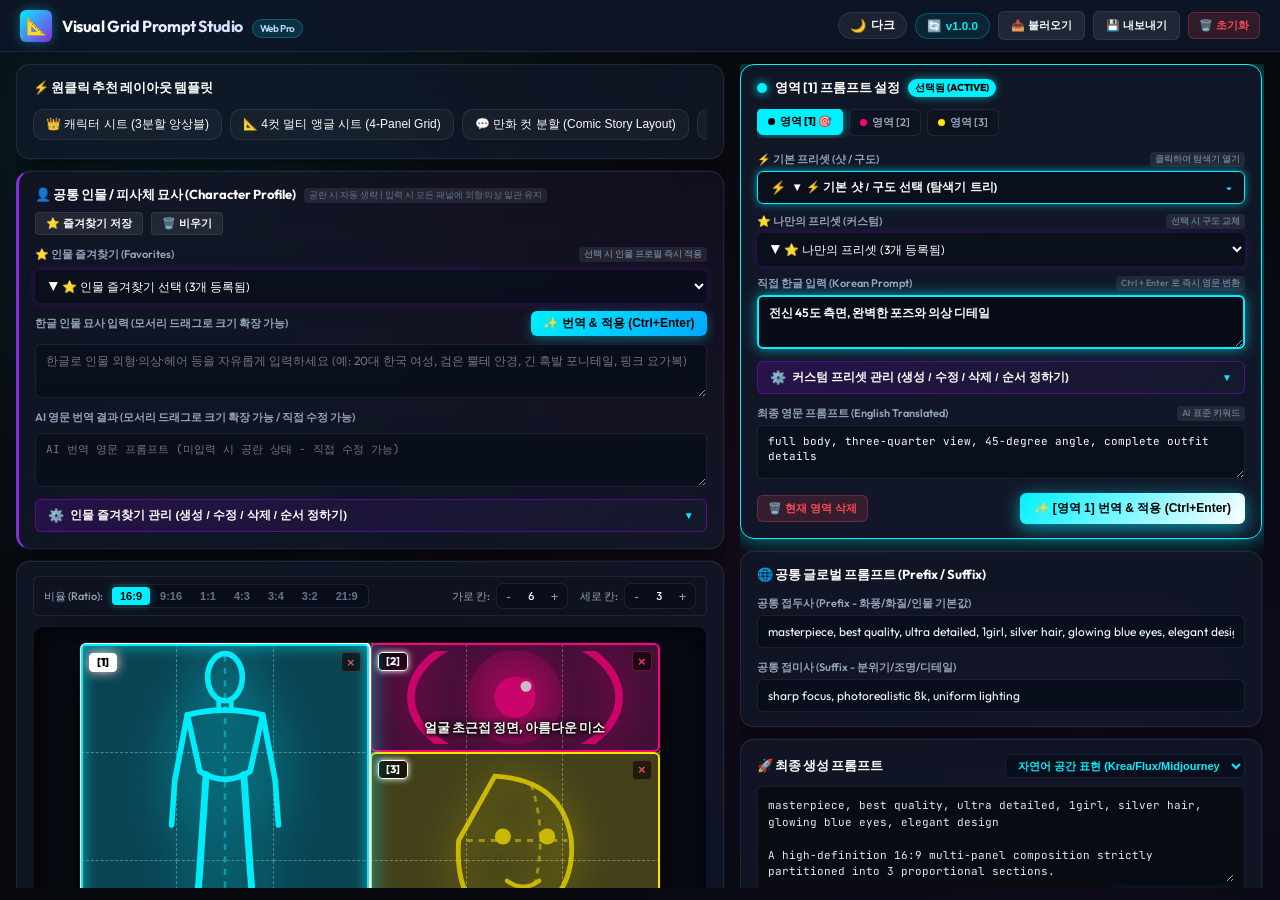
==== index.html @ d156680d "feat: Add Character Favorites dropdown and management drawer (reordering, edit, delete) & add 'None'" ====
<!DOCTYPE html>
<html lang="ko">
<head>
  <meta charset="UTF-8">
  <meta name="viewport" content="width=device-width, initial-scale=1.0">
  <title>Visual Grid Regional Prompt Studio - AI 공간 레이아웃 프롬프트 빌더</title>
  <meta name="description" content="Krea, Midjourney, Flux, SD3, GPT-4o, MiniMax를 위한 비주얼 그리드 공간 분할 프롬프트 웹 스튜디오">
  <style>
/* ==========================================================================
   Visual Grid Regional Prompt - Web Studio Design System
   Aesthetic: Obsidian Glassmorphism & Cyber AI Studio
   ========================================================================== */

@import url('https://fonts.googleapis.com/css2?family=JetBrains+Mono:wght@400;500;600;700&family=Outfit:wght@300;400;500;600;700;800&family=Plus+Jakarta+Sans:wght@400;500;600;700&display=swap');

:root {
  --bg-main: #07090e;
  --bg-surface: #0e131f;
  --bg-surface-elevated: #141c2e;
  --bg-glass: rgba(15, 23, 42, 0.85);
  --bg-glass-card: rgba(18, 26, 44, 0.72);
  --bg-input: rgba(10, 15, 28, 0.85);
  
  --border-subtle: rgba(255, 255, 255, 0.08);
  --border-light: rgba(255, 255, 255, 0.15);
  --border-focus: #00f0ff;

  --accent-cyan: #00f0ff;
  --accent-cyan-glow: rgba(0, 240, 255, 0.35);
  --accent-purple: #8a2be2;
  --accent-purple-glow: rgba(138, 43, 226, 0.35);
  --accent-pink: #ff007f;
  --accent-yellow: #ffe600;
  --accent-emerald: #00ff88;

  --text-primary: #f8fafc;
  --text-secondary: #94a3b8;
  --text-muted: #64748b;
  --text-accent: #38bdf8;

  --radius-sm: 6px;
  --radius-md: 10px;
  --radius-lg: 14px;
  --radius-xl: 20px;

  --font-sans: 'Outfit', 'Plus Jakarta Sans', -apple-system, BlinkMacSystemFont, sans-serif;
  --font-mono: 'JetBrains Mono', monospace;

  --shadow-card: 0 10px 25px -8px rgba(0, 0, 0, 0.6), 0 0 1px 1px rgba(255, 255, 255, 0.05);
  --shadow-glow: 0 0 20px var(--accent-cyan-glow);
  --transition-fast: 0.15s ease;
  --transition-normal: 0.25s cubic-bezier(0.16, 1, 0.3, 1);
}

* {
  box-sizing: border-box;
  margin: 0;
  padding: 0;
}

html, body {
  height: 100%;
  width: 100%;
}

body {
  font-family: var(--font-sans);
  background-color: var(--bg-main);
  background-image: 
    radial-gradient(circle at 15% 15%, rgba(0, 240, 255, 0.07) 0%, transparent 40%),
    radial-gradient(circle at 85% 80%, rgba(138, 43, 226, 0.08) 0%, transparent 45%),
    radial-gradient(circle at 50% 50%, rgba(255, 0, 127, 0.04) 0%, transparent 50%);
  background-attachment: fixed;
  color: var(--text-primary);
  display: flex;
  flex-direction: column;
  overflow: hidden; /* Desktop view: self-contained without window overflow */
}

/* Scrollbar Styling */
::-webkit-scrollbar {
  width: 6px;
  height: 6px;
}
::-webkit-scrollbar-track {
  background: rgba(0, 0, 0, 0.2);
}
::-webkit-scrollbar-thumb {
  background: rgba(255, 255, 255, 0.16);
  border-radius: 4px;
}
::-webkit-scrollbar-thumb:hover {
  background: var(--accent-cyan);
}

/* ==========================================================================
   Header & Navbar (Compact 52px)
   ========================================================================== */

.app-header {
  height: 52px;
  background: var(--bg-glass);
  backdrop-filter: blur(20px);
  -webkit-backdrop-filter: blur(20px);
  border-bottom: 1px solid var(--border-subtle);
  display: flex;
  align-items: center;
  justify-content: space-between;
  padding: 0 20px;
  flex-shrink: 0;
  z-index: 100;
}

.brand-section {
  display: flex;
  align-items: center;
  gap: 10px;
}

.brand-logo {
  width: 32px;
  height: 32px;
  background: linear-gradient(135deg, var(--accent-cyan), var(--accent-purple));
  border-radius: var(--radius-sm);
  display: flex;
  align-items: center;
  justify-content: center;
  font-size: 17px;
  box-shadow: 0 0 12px var(--accent-cyan-glow);
}

.brand-info h1 {
  font-size: 16px;
  font-weight: 700;
  letter-spacing: -0.4px;
  background: linear-gradient(90deg, #ffffff, #c7d2fe);
  -webkit-background-clip: text;
  -webkit-text-fill-color: transparent;
}

.brand-badge {
  font-size: 10px;
  font-weight: 600;
  color: var(--accent-cyan);
  background: rgba(0, 240, 255, 0.12);
  padding: 2px 7px;
  border-radius: 12px;
  border: 1px solid rgba(0, 240, 255, 0.25);
  margin-left: 6px;
}

.header-actions {
  display: flex;
  align-items: center;
  gap: 8px;
}

/* Theme Toggle Button */
.btn-theme-toggle {
  display: flex;
  align-items: center;
  gap: 5px;
  padding: 5px 11px;
  background: rgba(255, 255, 255, 0.06);
  border: 1px solid var(--border-subtle);
  border-radius: 20px;
  color: var(--text-primary);
  font-size: 11.5px;
  font-weight: 600;
  cursor: pointer;
  user-select: none;
  transition: all var(--transition-fast);
}

.btn-theme-toggle:hover {
  background: rgba(255, 255, 255, 0.12);
  border-color: var(--accent-cyan);
  box-shadow: 0 0 10px var(--accent-cyan-glow);
}

.theme-icon {
  font-size: 13px;
}

/* Update Checker Button */
.btn-update-check {
  display: flex;
  align-items: center;
  gap: 5px;
  padding: 5px 11px;
  background: rgba(0, 240, 255, 0.08);
  border: 1px solid rgba(0, 240, 255, 0.25);
  border-radius: 20px;
  color: var(--accent-cyan);
  font-size: 11.5px;
  font-weight: 700;
  cursor: pointer;
  user-select: none;
  transition: all var(--transition-fast);
  position: relative;
}

.btn-update-check:hover {
  background: rgba(0, 240, 255, 0.16);
  border-color: var(--accent-cyan);
  box-shadow: 0 0 12px var(--accent-cyan-glow);
}

.btn-update-check.has-update {
  background: linear-gradient(135deg, rgba(255, 150, 0, 0.2), rgba(255, 0, 127, 0.2));
  border-color: #ff9900;
  color: #ffbb33;
  box-shadow: 0 0 14px rgba(255, 153, 0, 0.4);
  animation: pulseUpdate 2s infinite ease-in-out;
}

@keyframes pulseUpdate {
  0%, 100% { transform: scale(1); }
  50% { transform: scale(1.04); box-shadow: 0 0 18px rgba(255, 153, 0, 0.6); }
}

.update-pulse {
  width: 7px;
  height: 7px;
  border-radius: 50%;
  background: #ff4444;
  box-shadow: 0 0 8px #ff4444;
  display: inline-block;
}

/* ==========================================================================
   Main Layout Structure (Adaptive 100vh Fill)
   ========================================================================== */

.app-container {
  display: grid;
  grid-template-columns: 1.15fr 0.85fr;
  gap: 14px;
  padding: 12px 16px;
  width: 100%;
  height: calc(100vh - 52px);
  flex: 1;
  box-sizing: border-box;
  overflow: hidden;
}

/* Screen is resized small: allow natural scrolling */
@media (max-width: 1080px), (max-height: 680px) {
  body {
    overflow: auto; /* Enable page scrollbar only when window is small */
  }
  .app-container {
    height: auto;
    min-height: calc(100vh - 52px);
    grid-template-columns: 1fr;
    overflow: visible;
  }
  .panel-canvas, .panel-editor {
    overflow-y: visible !important;
  }
}

/* ==========================================================================
   Panels (Self-Scrolling Columns)
   ========================================================================== */

.panel-canvas {
  display: flex;
  flex-direction: column;
  gap: 12px;
  height: 100%;
  overflow-y: auto;
  overflow-x: hidden;
  padding-right: 2px;
}

.panel-editor {
  display: flex;
  flex-direction: column;
  gap: 12px;
  height: 100%;
  overflow-y: auto;
  overflow-x: hidden;
  padding-right: 2px;
}

.card {
  background: var(--bg-glass-card);
  backdrop-filter: blur(16px);
  -webkit-backdrop-filter: blur(16px);
  border: 1px solid var(--border-subtle);
  border-radius: var(--radius-lg);
  padding: 14px 16px;
  box-shadow: var(--shadow-card);
  transition: border-color var(--transition-fast);
  flex-shrink: 0;
}

.card.flex-auto {
  flex: none;
  width: 100%;
  display: flex;
  flex-direction: column;
  min-height: auto;
}

.card:hover {
  border-color: var(--border-light);
}

.card-title-row {
  display: flex;
  align-items: center;
  justify-content: space-between;
  gap: 10px;
  margin-bottom: 12px;
  flex-wrap: wrap;
}

.card-title {
  font-size: 13px;
  font-weight: 700;
  color: #ffffff;
  display: inline-flex;
  align-items: center;
  gap: 8px;
  white-space: nowrap;
  flex-shrink: 0;
}

/* Templates Bar */
.templates-scroll {
  display: flex;
  gap: 8px;
  overflow-x: auto;
  padding-bottom: 4px;
}

.btn-template {
  white-space: nowrap;
  background: rgba(255, 255, 255, 0.04);
  border: 1px solid var(--border-subtle);
  color: var(--text-primary);
  padding: 6px 12px;
  border-radius: var(--radius-md);
  font-size: 12px;
  font-weight: 500;
  cursor: pointer;
  transition: all var(--transition-fast);
  display: flex;
  align-items: center;
  gap: 6px;
}

.btn-template:hover {
  background: rgba(0, 240, 255, 0.12);
  border-color: var(--accent-cyan);
  transform: translateY(-1px);
  box-shadow: 0 4px 12px rgba(0, 240, 255, 0.15);
}

/* ==========================================================================
   Character Profile Card (공통 인물 묘사 & 히스토리)
   ========================================================================== */

.character-profile-card {
  border-left: 3px solid var(--accent-purple);
  background: linear-gradient(180deg, rgba(30, 20, 48, 0.45) 0%, rgba(18, 26, 44, 0.75) 100%);
  gap: 8px;
}

.profile-title-row {
  display: flex;
  align-items: center;
  justify-content: space-between;
  flex-wrap: wrap;
  gap: 8px;
}

.profile-title-left {
  display: flex;
  align-items: center;
  flex-wrap: wrap;
  gap: 8px;
}

.profile-title-actions {
  display: flex;
  align-items: center;
  gap: 8px;
  flex-shrink: 0;
}

.profile-title-actions .btn-xs, .btn-xs {
  padding: 4px 10px !important;
  font-size: 11px !important;
  font-weight: 700 !important;
  border-radius: 4px !important;
  white-space: nowrap !important;
  display: inline-flex !important;
  align-items: center !important;
  justify-content: center !important;
  gap: 4px !important;
  line-height: 1.2 !important;
  min-width: max-content !important;
}

.profile-input-wrapper {
  display: flex;
  flex-direction: column;
  gap: 6px;
}

.profile-textarea {
  width: 100%;
  min-height: 54px;
  font-size: 12px;
  padding: 8px 10px;
  border: 1px solid rgba(161, 0, 255, 0.35);
  background: rgba(10, 14, 25, 0.85);
  border-radius: var(--radius-sm);
  resize: vertical;
  box-sizing: border-box;
  transition: all var(--transition-fast);
}

.profile-textarea:focus {
  border-color: var(--accent-purple);
  box-shadow: 0 0 12px var(--accent-purple-glow);
  background: rgba(14, 18, 32, 1);
}

.profile-history-row {
  display: flex;
  align-items: center;
  gap: 6px;
  overflow-x: auto;
  padding-top: 2px;
}

.history-label {
  font-size: 10px;
  font-weight: 600;
  color: var(--text-muted);
  white-space: nowrap;
}

.history-chips-container {
  display: flex;
  gap: 5px;
  overflow-x: auto;
  padding: 2px 0;
  scrollbar-width: none;
}

.history-chips-container::-webkit-scrollbar {
  display: none;
}

.history-chip {
  display: inline-flex;
  align-items: center;
  gap: 4px;
  background: rgba(255, 255, 255, 0.05);
  border: 1px solid var(--border-subtle);
  border-radius: 12px;
  padding: 2px 8px;
  font-size: 10px;
  color: var(--text-secondary);
  cursor: pointer;
  white-space: nowrap;
  transition: all var(--transition-fast);
}

.history-chip:hover {
  background: rgba(0, 240, 255, 0.15);
  border-color: var(--accent-cyan);
  color: #fff;
  transform: translateY(-1px);
}

.history-chip-del {
  font-size: 11px;
  opacity: 0.5;
  cursor: pointer;
  padding: 0 2px;
}

.history-chip-del:hover {
  color: #ff0055;
  opacity: 1;
}

/* Canvas Toolbar */
.canvas-toolbar {
  display: flex;
  flex-wrap: wrap;
  align-items: center;
  justify-content: space-between;
  gap: 8px;
  background: var(--bg-surface);
  border: 1px solid var(--border-subtle);
  border-radius: var(--radius-sm);
  padding: 6px 10px;
  margin-bottom: 10px;
}

.toolbar-group {
  display: flex;
  align-items: center;
  gap: 6px;
}

.toolbar-label {
  font-size: 11px;
  font-weight: 500;
  color: var(--text-secondary);
}

/* Aspect Ratio Pill Selector */
.ratio-selector {
  display: flex;
  background: var(--bg-input);
  border: 1px solid var(--border-subtle);
  border-radius: var(--radius-sm);
  padding: 2px;
  gap: 2px;
}

.ratio-btn {
  background: transparent;
  border: none;
  color: var(--text-muted);
  font-size: 11px;
  font-weight: 600;
  padding: 3px 8px;
  border-radius: 4px;
  cursor: pointer;
  transition: all var(--transition-fast);
}

.ratio-btn:hover {
  color: var(--text-primary);
}

.ratio-btn.active {
  background: var(--accent-cyan);
  color: #000;
  font-weight: 700;
  box-shadow: 0 0 8px var(--accent-cyan-glow);
}

/* Grid Dimension Stepper */
.stepper {
  display: flex;
  align-items: center;
  background: var(--bg-input);
  border: 1px solid var(--border-subtle);
  border-radius: var(--radius-sm);
  overflow: hidden;
}

.stepper button {
  background: transparent;
  border: none;
  color: var(--text-secondary);
  width: 24px;
  height: 24px;
  cursor: pointer;
  font-size: 13px;
  transition: background var(--transition-fast);
}

.stepper button:hover {
  background: rgba(255, 255, 255, 0.08);
  color: var(--text-primary);
}

.stepper span {
  font-family: var(--font-mono);
  font-size: 11px;
  font-weight: 600;
  min-width: 22px;
  text-align: center;
}

/* ==========================================================================
   Interactive Grid Canvas Container (Auto-Fitting Viewport)
   ========================================================================== */

.canvas-viewport {
  background: #080b13;
  border: 1px solid rgba(255, 255, 255, 0.06);
  border-radius: var(--radius-md);
  padding: 16px;
  display: flex;
  flex-direction: column;
  align-items: center;
  justify-content: center;
  width: 100%;
  box-sizing: border-box;
  min-height: 260px;
  position: relative;
  overflow: visible;
  box-shadow: inset 0 0 30px rgba(0, 0, 0, 0.8);
}

.canvas-wrapper {
  position: relative;
  box-shadow: 0 15px 40px rgba(0, 0, 0, 0.75), 0 0 1px 1px rgba(255, 255, 255, 0.1);
  border-radius: 6px;
  overflow: hidden;
  user-select: none;
  cursor: crosshair;
  transition: width 0.15s ease, height 0.15s ease;
  max-width: 100%;
  max-height: 100%;
}

.grid-board {
  position: absolute;
  top: 0;
  left: 0;
  width: 100%;
  height: 100%;
  display: grid;
  background: #0d1322;
  border-top: 1.5px dashed rgba(255, 255, 255, 0.35);
  border-left: 1.5px dashed rgba(255, 255, 255, 0.35);
}

.grid-cell {
  border-right: 1.5px dashed rgba(255, 255, 255, 0.35);
  border-bottom: 1.5px dashed rgba(255, 255, 255, 0.35);
  box-sizing: border-box;
  transition: background var(--transition-fast), border-color var(--transition-fast);
}

.grid-cell:hover {
  background: rgba(0, 240, 255, 0.12);
}

/* Selection Box during drag */
.selection-box {
  position: absolute;
  border: 2px dashed var(--accent-cyan);
  background: rgba(0, 240, 255, 0.22);
  pointer-events: none;
  z-index: 20;
  border-radius: 4px;
  box-shadow: 0 0 15px var(--accent-cyan-glow);
  display: none;
}

/* Rendered Area Boxes */
.area-box {
  position: absolute;
  border: 2px solid;
  border-radius: 6px;
  box-sizing: border-box;
  z-index: 10;
  cursor: pointer;
  transition: transform 0.12s ease, box-shadow 0.15s ease;
  overflow: hidden;
  display: flex;
  flex-direction: column;
  justify-content: space-between;
  padding: 6px;
}

.area-box:hover {
  transform: scale(1.008);
  z-index: 15;
}

.area-box.selected {
  z-index: 22 !important;
  border-width: 3px !important;
  outline: 2px solid #ffffff !important;
  outline-offset: -1px;
  animation: pulseSelectedArea 1.8s infinite ease-in-out;
}

@keyframes pulseSelectedArea {
  0%, 100% {
    box-shadow: 0 0 25px var(--area-glow, rgba(0, 240, 255, 0.8)), inset 0 0 18px var(--area-glow, rgba(0, 240, 255, 0.4));
    filter: brightness(1.15);
  }
  50% {
    box-shadow: 0 0 45px var(--area-glow, rgba(0, 240, 255, 1)), inset 0 0 28px var(--area-glow, rgba(0, 240, 255, 0.6));
    filter: brightness(1.3);
  }
}

.area-header {
  display: flex;
  align-items: center;
  justify-content: space-between;
  gap: 4px;
}

.area-badge {
  font-size: 11px;
  font-weight: 800;
  padding: 2px 7px;
  border-radius: 4px;
  background: rgba(0, 0, 0, 0.65);
  backdrop-filter: blur(6px);
  border: 1.5px solid currentColor;
  box-shadow: 0 0 6px currentColor;
  white-space: nowrap;
  display: inline-flex;
  align-items: center;
  justify-content: center;
  color: #ffffff;
  line-height: 1.2;
  transition: all var(--transition-fast);
}

.area-box.selected .area-badge {
  background: #ffffff !important;
  color: #000000 !important;
  border-color: #ffffff !important;
  box-shadow: 0 0 12px #ffffff, 0 2px 8px rgba(0, 0, 0, 0.8) !important;
  font-weight: 900 !important;
}

.area-box.selected .area-badge span {
  color: #000000 !important;
  font-weight: 900 !important;
}

.area-close-btn {
  position: relative;
  z-index: 30;
  background: rgba(0, 0, 0, 0.65);
  border: 1px solid rgba(255, 82, 82, 0.35);
  color: #ff5252;
  width: 20px;
  height: 20px;
  border-radius: 4px;
  font-size: 13px;
  font-weight: 700;
  line-height: 1;
  cursor: pointer;
  display: flex;
  align-items: center;
  justify-content: center;
  opacity: 0.85;
  transition: all var(--transition-fast);
  pointer-events: auto;
}

.area-close-btn:hover {
  opacity: 1;
  background: #ff5252;
  color: #fff;
  transform: scale(1.15);
  box-shadow: 0 0 10px rgba(255, 82, 82, 0.6);
}

/* Area Prompt Bottom Overlay (투명 배경 + 또렷한 텍스트 섀도우) */
.area-body {
  margin-top: auto;
  display: flex;
  flex-direction: column;
  align-items: center;
  justify-content: flex-end;
  text-align: center;
  padding: 2px 4px 6px 4px;
  z-index: 5;
  pointer-events: none;
  width: 100%;
  box-sizing: border-box;
}

.area-prompt-main {
  font-size: 12.5px;
  font-weight: 800;
  color: #ffffff;
  line-height: 1.35;
  word-break: keep-all;
  background: transparent;
  border: none;
  box-shadow: none;
  backdrop-filter: none;
  -webkit-backdrop-filter: none;
  padding: 2px 4px;
  text-shadow: 0 1px 3px rgba(0, 0, 0, 0.95), 0 0 8px rgba(0, 0, 0, 0.95), 0 0 2px #000;
  max-width: 98%;
  overflow: hidden;
  display: -webkit-box;
  -webkit-line-clamp: 2;
  -webkit-box-orient: vertical;
  text-overflow: ellipsis;
}

.area-prompt-empty {
  font-size: 11px;
  font-weight: 500;
  color: rgba(255, 255, 255, 0.6);
  background: transparent;
  border: none;
  text-shadow: 0 1px 4px #000;
  padding: 2px 6px;
}

/* Mockup Vector Silhouette Overlay (캔버스 내 꽉 찬 실루엣 그래픽) */
.area-mockup-wrapper {
  position: absolute;
  top: 0;
  left: 0;
  width: 100%;
  height: 100%;
  display: flex;
  align-items: center;
  justify-content: center;
  pointer-events: none;
  z-index: 2;
  overflow: hidden;
  padding: 6px;
  box-sizing: border-box;
  transition: all var(--transition-normal);
}

.mockup-svg {
  width: 100%;
  height: 100%;
  max-width: 100%;
  max-height: 100%;
  opacity: 0.72;
  filter: drop-shadow(0 0 18px currentColor);
  transition: all var(--transition-normal);
}

.area-box:hover .mockup-svg,
.area-box.selected .mockup-svg {
  opacity: 0.98;
  transform: scale(1.02);
  filter: drop-shadow(0 0 26px currentColor);
}

/* Canvas Bottom Info Bar */
.canvas-bottom-bar {
  display: flex;
  flex-wrap: wrap;
  align-items: center;
  justify-content: space-between;
  gap: 6px 14px;
  width: 100%;
  margin-top: 10px;
  padding-top: 8px;
  border-top: 1px solid rgba(255, 255, 255, 0.05);
  font-size: 11px;
  color: var(--text-muted);
}

.canvas-hint, .canvas-shortcuts {
  display: flex;
  align-items: center;
  gap: 5px;
  white-space: nowrap;
}

.canvas-hint kbd, .canvas-shortcuts kbd {
  background: var(--bg-surface-elevated);
  border: 1px solid var(--border-subtle);
  border-radius: 4px;
  padding: 1px 5px;
  font-size: 10px;
  font-family: var(--font-mono);
  color: var(--text-secondary);
}

/* ==========================================================================
   Art Style Presets Grid & Options Bar
   ========================================================================== */

.art-styles-grid {
  display: grid;
  grid-template-columns: repeat(auto-fit, minmax(130px, 1fr));
  gap: 8px;
  margin-bottom: 4px;
}

.btn-art-style {
  background: rgba(255, 255, 255, 0.04);
  border: 1px solid var(--border-subtle);
  color: var(--text-secondary);
  padding: 8px 10px;
  border-radius: var(--radius-md);
  font-size: 11px;
  font-weight: 600;
  cursor: pointer;
  display: flex;
  align-items: center;
  gap: 6px;
  transition: all var(--transition-fast);
  text-align: left;
}

.btn-art-style:hover {
  background: rgba(0, 240, 255, 0.1);
  border-color: var(--accent-cyan);
  color: #fff;
  transform: translateY(-1px);
}

.btn-art-style.active {
  background: linear-gradient(135deg, rgba(0, 240, 255, 0.22), rgba(161, 0, 255, 0.25));
  border-color: var(--accent-cyan);
  color: #fff;
  font-weight: 700;
  box-shadow: 0 0 14px rgba(0, 240, 255, 0.35);
  border-width: 1.5px;
}

.style-toggles {
  display: grid;
  grid-template-columns: repeat(auto-fit, minmax(140px, 1fr));
  gap: 8px;
}

.toggle-card {
  display: flex;
  align-items: center;
  gap: 10px;
  background: var(--bg-surface);
  border: 1px solid var(--border-subtle);
  padding: 8px 10px;
  border-radius: var(--radius-md);
  cursor: pointer;
  transition: all var(--transition-fast);
}

.toggle-card:hover {
  background: var(--bg-surface-elevated);
  border-color: var(--border-light);
}

.toggle-card.active {
  background: rgba(0, 240, 255, 0.08);
  border-color: var(--accent-cyan);
  box-shadow: 0 0 12px rgba(0, 240, 255, 0.12);
}

.toggle-card input[type="checkbox"] {
  display: none;
}

.toggle-switch {
  width: 30px;
  height: 17px;
  background: rgba(255, 255, 255, 0.15);
  border-radius: 17px;
  position: relative;
  transition: background var(--transition-fast);
  flex-shrink: 0;
}

.toggle-switch::after {
  content: '';
  position: absolute;
  top: 2px;
  left: 2px;
  width: 13px;
  height: 13px;
  background: #fff;
  border-radius: 50%;
  transition: transform var(--transition-fast);
}

.toggle-card.active .toggle-switch {
  background: var(--accent-cyan);
}

.toggle-card.active .toggle-switch::after {
  transform: translateX(13px);
  background: #000;
}

.toggle-text {
  display: flex;
  flex-direction: column;
}

.toggle-title {
  font-size: 11px;
  font-weight: 600;
  color: var(--text-primary);
}

.toggle-desc {
  font-size: 10px;
  color: var(--text-muted);
}

/* ==========================================================================
   Right Panel: Area Prompt Editor & Output Prompts
   ========================================================================== */

.area-editor-section {
  display: flex;
  flex-direction: column;
  gap: 10px;
}

.area-tabs-container {
  display: flex;
  gap: 6px;
  overflow-x: auto;
  padding-bottom: 2px;
}

#area-editor-card {
  border: 1.5px solid var(--active-area-color, var(--accent-cyan));
  box-shadow: 0 0 25px var(--active-area-glow, rgba(0, 240, 255, 0.25)), 0 10px 30px rgba(0, 0, 0, 0.65);
  background: linear-gradient(180deg, var(--active-area-bg, rgba(20, 29, 48, 0.7)) 0%, rgba(18, 26, 44, 0.85) 100%);
  transition: border-color 0.25s ease, box-shadow 0.25s ease, background 0.25s ease;
}

.area-tab {
  background: var(--bg-surface);
  border: 1px solid var(--border-subtle);
  color: var(--text-secondary);
  font-size: 11px;
  font-weight: 600;
  padding: 5px 10px;
  border-radius: var(--radius-sm);
  cursor: pointer;
  display: flex;
  align-items: center;
  gap: 5px;
  white-space: nowrap;
  transition: all var(--transition-fast);
}

.area-tab:hover {
  color: var(--text-primary);
  border-color: var(--border-light);
}

.area-tab.active {
  background: var(--active-area-color, var(--accent-purple)) !important;
  color: #000 !important;
  font-weight: 800 !important;
  border-color: var(--active-area-color, var(--accent-purple)) !important;
  box-shadow: 0 0 12px var(--active-area-glow, var(--accent-purple-glow)) !important;
  transform: translateY(-1px);
}

/* ==========================================================================
   Windows Explorer Tree-View Preset Selector
   ========================================================================== */

.tree-select-wrapper {
  position: relative;
  width: 100%;
}

.tree-select-btn {
  display: flex;
  align-items: center;
  justify-content: space-between;
  width: 100%;
  padding: 8px 12px;
  background: var(--bg-input, #0d1322);
  border: 1.5px solid var(--active-area-color, var(--accent-cyan));
  box-shadow: 0 0 8px var(--active-area-glow, transparent);
  border-radius: var(--radius-sm);
  color: #ffffff;
  font-size: 11.5px;
  font-weight: 700;
  cursor: pointer;
  user-select: none;
  transition: all var(--transition-fast);
  box-sizing: border-box;
  text-align: left;
}

.tree-select-btn:hover {
  border-color: var(--accent-cyan);
  box-shadow: 0 0 12px var(--accent-cyan-glow);
  background: rgba(18, 26, 44, 0.95);
}

.tree-select-btn.open {
  border-color: var(--accent-cyan);
  box-shadow: 0 0 16px var(--accent-cyan-glow);
}

.tree-btn-icon {
  font-size: 13px;
  margin-right: 6px;
}

.tree-btn-text {
  flex: 1;
  overflow: hidden;
  text-overflow: ellipsis;
  white-space: nowrap;
}

.tree-btn-arrow {
  font-size: 11px;
  color: var(--accent-cyan);
  transition: transform var(--transition-normal);
  margin-left: 6px;
}

.tree-select-btn.open .tree-btn-arrow {
  transform: rotate(180deg);
}

.tree-menu-popover {
  position: absolute;
  top: calc(100% + 4px);
  left: 0;
  width: 100%;
  z-index: 999;
  background: rgba(8, 12, 24, 0.98);
  backdrop-filter: blur(14px);
  -webkit-backdrop-filter: blur(14px);
  border: 1.5px solid var(--accent-cyan);
  border-radius: var(--radius-sm);
  box-shadow: 0 16px 40px rgba(0, 0, 0, 0.9), 0 0 24px rgba(0, 240, 255, 0.25);
  display: flex;
  flex-direction: column;
  max-height: 320px;
  overflow: hidden;
  box-sizing: border-box;
  animation: modalFadeIn 0.15s ease-out;
}

.tree-menu-popover.collapsed {
  display: none;
}

.tree-menu-search-wrap {
  padding: 8px;
  border-bottom: 1px solid rgba(255, 255, 255, 0.1);
  background: rgba(255, 255, 255, 0.03);
}

.tree-menu-search {
  width: 100%;
  padding: 6px 10px;
  background: rgba(0, 0, 0, 0.65);
  border: 1px solid rgba(0, 240, 255, 0.4);
  border-radius: 4px;
  color: #ffffff;
  font-size: 11px;
  box-sizing: border-box;
  outline: none;
  transition: all var(--transition-fast);
}

.tree-menu-search:focus {
  border-color: var(--accent-cyan);
  box-shadow: 0 0 8px var(--accent-cyan-glow);
}

.tree-menu-body {
  overflow-y: auto;
  padding: 6px;
  display: flex;
  flex-direction: column;
  gap: 3px;
  max-height: 260px;
  scrollbar-width: thin;
}

.tree-folder {
  display: flex;
  align-items: center;
  gap: 6px;
  padding: 6px 8px;
  border-radius: 4px;
  cursor: pointer;
  user-select: none;
  font-size: 11.5px;
  font-weight: 700;
  color: #e0e8ff;
  background: rgba(255, 255, 255, 0.04);
  border: 1px solid transparent;
  transition: all var(--transition-fast);
}

.tree-folder:hover {
  background: rgba(0, 240, 255, 0.14);
  color: #ffffff;
  border-color: rgba(0, 240, 255, 0.35);
}

.tree-folder.open {
  background: rgba(0, 240, 255, 0.18);
  border-color: rgba(0, 240, 255, 0.45);
  color: #ffffff;
}

.tree-folder-arrow {
  font-size: 9px;
  width: 12px;
  transition: transform 0.15s ease;
  color: var(--accent-cyan);
  display: inline-block;
  text-align: center;
}

.tree-folder.open .tree-folder-arrow {
  transform: rotate(90deg);
}

.tree-folder-icon {
  font-size: 13px;
}

.tree-folder-label {
  flex: 1;
}

.tree-folder-count {
  font-size: 10px;
  color: var(--text-muted);
  font-weight: 500;
}

.tree-folder-children {
  display: flex;
  flex-direction: column;
  gap: 2px;
  padding-left: 20px;
  margin-top: 2px;
  margin-bottom: 4px;
  border-left: 1.5px dashed rgba(0, 240, 255, 0.25);
  margin-left: 14px;
}

.tree-folder-children.collapsed {
  display: none;
}

.tree-item {
  display: flex;
  align-items: center;
  gap: 6px;
  padding: 5px 8px;
  border-radius: 4px;
  cursor: pointer;
  user-select: none;
  font-size: 11px;
  font-weight: 600;
  color: rgba(255, 255, 255, 0.85);
  transition: all var(--transition-fast);
}

.tree-item:hover {
  background: linear-gradient(90deg, rgba(0, 240, 255, 0.25), rgba(161, 0, 255, 0.2));
  color: #ffffff;
  transform: translateX(3px);
  box-shadow: 0 0 10px rgba(0, 240, 255, 0.3);
}

.tree-item-icon {
  font-size: 11px;
  opacity: 0.75;
}

.tree-item-label {
  flex: 1;
}

#input-ko-prompt {
  border: 2px solid var(--active-area-color, var(--accent-cyan));
  box-shadow: 0 0 14px var(--active-area-glow, rgba(0, 240, 255, 0.3));
  background: rgba(8, 12, 22, 0.95);
  font-weight: 600;
  transition: all var(--transition-fast);
}

#input-ko-prompt:focus {
  box-shadow: 0 0 20px var(--active-area-glow, rgba(0, 240, 255, 0.5));
  background: rgba(12, 18, 32, 1);
}

#btn-translate {
  background: linear-gradient(135deg, var(--active-area-color, var(--accent-cyan)), #ffffff);
  color: #000;
  font-weight: 800;
  box-shadow: 0 4px 18px var(--active-area-glow, rgba(0, 240, 255, 0.4));
  transition: all var(--transition-fast);
}

#btn-translate:hover {
  transform: translateY(-1px);
  filter: brightness(1.15);
  box-shadow: 0 6px 24px var(--active-area-glow, rgba(0, 240, 255, 0.6));
}

/* Form Controls */
.form-group {
  display: flex;
  flex-direction: column;
  gap: 4px;
}

.form-label {
  font-size: 11px;
  font-weight: 600;
  color: var(--text-secondary);
  display: flex;
  align-items: center;
  justify-content: space-between;
}

.form-label-tag {
  font-size: 9px;
  padding: 1px 5px;
  border-radius: 4px;
  background: rgba(255, 255, 255, 0.08);
  color: var(--text-muted);
}

.form-input,
.form-select,
.form-textarea {
  background: var(--bg-input);
  border: 1px solid var(--border-subtle);
  border-radius: var(--radius-sm);
  color: var(--text-primary);
  font-family: var(--font-sans);
  font-size: 12px;
  padding: 8px 10px;
  outline: none;
  transition: all var(--transition-fast);
}

.form-input:focus,
.form-select:focus,
.form-textarea:focus {
  border-color: var(--accent-cyan);
  box-shadow: 0 0 10px var(--accent-cyan-glow);
  background: var(--bg-surface-elevated);
}

.form-textarea {
  min-height: 54px;
  resize: vertical;
  line-height: 1.4;
}

.form-textarea.code-font {
  font-family: var(--font-mono);
  font-size: 11px;
}

/* Preset Chips */
.preset-chips-wrap {
  display: flex;
  flex-wrap: wrap;
  gap: 5px;
}

.chip-btn {
  background: rgba(255, 255, 255, 0.05);
  border: 1px solid var(--border-subtle);
  color: var(--text-secondary);
  font-size: 10px;
  font-weight: 500;
  padding: 3px 7px;
  border-radius: 14px;
  cursor: pointer;
  transition: all var(--transition-fast);
}

.chip-btn:hover {
  background: rgba(0, 240, 255, 0.15);
  border-color: var(--accent-cyan);
  color: var(--text-primary);
  transform: translateY(-1px);
}

.custom-select-glow {
  border: 1.5px solid var(--accent-magenta) !important;
  box-shadow: 0 0 10px rgba(161, 0, 255, 0.25) !important;
  color: #fff !important;
}

.custom-select-glow:focus {
  border-color: #ff00ff !important;
  box-shadow: 0 0 16px rgba(255, 0, 255, 0.5) !important;
}

/* ==========================================================================
   Custom Presets Management Drawer (버튼 클릭 시 아래로 확장되는 관리 창)
   ========================================================================== */

.custom-manage-wrapper {
  display: flex;
  flex-direction: column;
  margin-top: 2px;
  margin-bottom: 2px;
}

.btn-manage-toggle {
  background: linear-gradient(135deg, rgba(161, 0, 255, 0.16) 0%, rgba(20, 26, 44, 0.8) 100%);
  border: 1px solid rgba(161, 0, 255, 0.45);
  border-radius: var(--radius-sm);
  color: #ffffff;
  font-size: 11.5px;
  font-weight: 700;
  padding: 8px 12px;
  display: flex;
  align-items: center;
  justify-content: space-between;
  width: 100%;
  cursor: pointer;
  user-select: none;
  transition: all var(--transition-fast);
  box-sizing: border-box;
}

.btn-manage-toggle:hover {
  background: linear-gradient(135deg, rgba(161, 0, 255, 0.3) 0%, rgba(30, 40, 68, 0.9) 100%);
  border-color: var(--accent-magenta);
  box-shadow: 0 0 12px var(--accent-magenta-glow);
}

.btn-manage-toggle.open {
  border-bottom-left-radius: 0;
  border-bottom-right-radius: 0;
  border-color: var(--accent-magenta);
  background: rgba(161, 0, 255, 0.25);
}

.manage-toggle-icon {
  font-size: 13px;
  margin-right: 6px;
}

.manage-toggle-text {
  flex: 1;
  text-align: left;
}

.manage-toggle-arrow {
  font-size: 10px;
  color: var(--accent-cyan);
  transition: transform var(--transition-normal);
}

.btn-manage-toggle.open .manage-toggle-arrow {
  transform: rotate(180deg);
}

.custom-manage-drawer {
  background: rgba(10, 14, 26, 0.96);
  border: 1px solid var(--accent-magenta);
  border-top: none;
  border-radius: 0 0 var(--radius-sm) var(--radius-sm);
  padding: 10px;
  display: flex;
  flex-direction: column;
  gap: 8px;
  max-height: 250px;
  overflow-y: auto;
  transition: max-height 0.25s ease, opacity 0.25s ease, padding 0.25s ease;
  box-shadow: 0 10px 24px rgba(0, 0, 0, 0.7);
  box-sizing: border-box;
}

.custom-manage-drawer.collapsed {
  max-height: 0;
  opacity: 0;
  padding-top: 0;
  padding-bottom: 0;
  border: none;
  overflow: hidden;
  pointer-events: none;
}

.custom-manage-header-actions {
  display: flex;
  align-items: center;
  justify-content: flex-end;
  gap: 6px;
  padding-bottom: 6px;
  border-bottom: 1px dashed rgba(161, 0, 255, 0.25);
}

.custom-chips-container {
  display: flex;
  flex-wrap: wrap;
  gap: 6px;
  min-height: 28px;
  padding: 2px;
}

.custom-chip {
  display: inline-flex;
  align-items: center;
  gap: 5px;
  background: linear-gradient(135deg, rgba(161, 0, 255, 0.22), rgba(0, 240, 255, 0.15));
  border: 1px solid rgba(161, 0, 255, 0.45);
  color: #ffffff;
  font-size: 11px;
  font-weight: 600;
  padding: 3px 8px;
  border-radius: 14px;
  cursor: grab;
  user-select: none;
  transition: all var(--transition-fast);
  box-shadow: 0 2px 6px rgba(0, 0, 0, 0.35);
}

.custom-chip:hover {
  background: linear-gradient(135deg, rgba(161, 0, 255, 0.38), rgba(0, 240, 255, 0.3));
  border-color: var(--accent-magenta);
  box-shadow: 0 0 10px var(--accent-magenta-glow);
  transform: translateY(-1px);
}

.custom-chip:active {
  cursor: grabbing;
}

.custom-chip.dragging {
  opacity: 0.35;
  transform: scale(0.95);
  border-style: dashed;
}

.custom-chip.drag-over {
  border-color: var(--accent-cyan);
  box-shadow: 0 0 12px var(--accent-cyan-glow);
  transform: scale(1.06);
}

.custom-chip-drag-handle {
  opacity: 0.45;
  font-size: 10px;
  margin-right: -2px;
}

.custom-chip-label {
  cursor: pointer;
}

.custom-chip-actions {
  display: inline-flex;
  align-items: center;
  gap: 3px;
  margin-left: 3px;
}

.custom-chip-btn {
  background: transparent;
  border: none;
  color: rgba(255, 255, 255, 0.6);
  font-size: 10px;
  cursor: pointer;
  padding: 0 2px;
  line-height: 1;
  transition: all var(--transition-fast);
  border-radius: 3px;
}

.custom-chip-btn:hover {
  color: #fff;
  background: rgba(255, 255, 255, 0.2);
}

.custom-chip-btn.delete:hover {
  color: #ff5252;
  background: rgba(255, 82, 82, 0.25);
}

/* ==========================================================================
   Modal Dialog Styles
   ========================================================================== */

.modal-backdrop {
  position: fixed;
  top: 0;
  left: 0;
  width: 100vw;
  height: 100vh;
  background: rgba(4, 7, 16, 0.78);
  backdrop-filter: blur(8px);
  -webkit-backdrop-filter: blur(8px);
  display: flex;
  align-items: center;
  justify-content: center;
  z-index: 9999;
  padding: 16px;
  box-sizing: border-box;
}

.modal-card {
  background: linear-gradient(180deg, rgba(20, 26, 44, 0.98) 0%, rgba(12, 16, 28, 0.98) 100%);
  border: 1.5px solid var(--accent-purple);
  box-shadow: 0 0 30px var(--accent-purple-glow), 0 20px 50px rgba(0, 0, 0, 0.85);
  border-radius: var(--radius-lg);
  width: 100%;
  max-width: 460px;
  padding: 20px;
  box-sizing: border-box;
  animation: modalFadeIn 0.2s ease-out;
}

@keyframes modalFadeIn {
  from { opacity: 0; transform: scale(0.94) translateY(10px); }
  to { opacity: 1; transform: scale(1) translateY(0); }
}

.modal-header {
  display: flex;
  align-items: center;
  justify-content: space-between;
  margin-bottom: 16px;
}

.modal-title {
  font-size: 15px;
  font-weight: 700;
  color: #fff;
  margin: 0;
}

.modal-close-btn {
  background: transparent;
  border: none;
  color: var(--text-muted);
  font-size: 20px;
  cursor: pointer;
  line-height: 1;
}

.modal-close-btn:hover {
  color: #ff5252;
}

.modal-footer {
  display: flex;
  justify-content: flex-end;
  gap: 8px;
  margin-top: 18px;
}

/* ==========================================================================
   Output Generator Section
   ========================================================================== */

.output-header-row {
  display: flex;
  align-items: center;
  justify-content: space-between;
  gap: 8px;
  margin-bottom: 8px;
}

.format-select {
  background: var(--bg-input);
  border: 1px solid var(--border-subtle);
  color: var(--accent-cyan);
  font-size: 11px;
  font-weight: 600;
  border-radius: var(--radius-sm);
  padding: 4px 8px;
  cursor: pointer;
  max-width: 240px;
}

.output-box {
  background: #080b12;
  border: 1px solid var(--border-subtle);
  border-radius: var(--radius-sm);
  padding: 10px;
  position: relative;
  margin-bottom: 8px;
}

.output-textarea {
  width: 100%;
  min-height: 85px;
  background: transparent;
  border: none;
  outline: none;
  font-family: var(--font-mono);
  font-size: 11px;
  line-height: 1.5;
  color: #e2e8f0;
  resize: vertical;
}

.output-actions {
  display: flex;
  gap: 6px;
  justify-content: flex-end;
  margin-top: 4px;
}

/* ==========================================================================
   Buttons & Micro-Interactions
   ========================================================================== */

.btn-primary {
  background: linear-gradient(135deg, var(--accent-cyan), #00a8ff);
  color: #000;
  font-weight: 700;
  font-size: 12px;
  padding: 7px 14px;
  border: none;
  border-radius: var(--radius-sm);
  cursor: pointer;
  display: inline-flex;
  align-items: center;
  gap: 5px;
  box-shadow: 0 3px 12px var(--accent-cyan-glow);
  transition: all var(--transition-fast);
}

.btn-primary:hover {
  transform: translateY(-1px);
  box-shadow: 0 5px 16px var(--accent-cyan-glow);
  filter: brightness(1.1);
}

.btn-primary:active {
  transform: translateY(0);
}

.btn-secondary {
  background: rgba(255, 255, 255, 0.08);
  color: var(--text-primary);
  font-weight: 600;
  font-size: 11px;
  padding: 6px 12px;
  border: 1px solid var(--border-subtle);
  border-radius: var(--radius-sm);
  cursor: pointer;
  display: inline-flex;
  align-items: center;
  gap: 5px;
  transition: all var(--transition-fast);
}

.btn-secondary:hover {
  background: rgba(255, 255, 255, 0.14);
  border-color: var(--border-light);
  transform: translateY(-1px);
}

.btn-danger {
  background: rgba(255, 71, 87, 0.15);
  color: #ff4757;
  border: 1px solid rgba(255, 71, 87, 0.3);
  font-size: 11px;
  font-weight: 600;
  padding: 5px 10px;
  border-radius: var(--radius-sm);
  cursor: pointer;
  transition: all var(--transition-fast);
}

.btn-danger:hover {
  background: #ff4757;
  color: #fff;
}

/* ==========================================================================
   Toast Notification
   ========================================================================== */

.toast-container {
  position: fixed;
  bottom: 20px;
  right: 20px;
  z-index: 1000;
  display: flex;
  flex-direction: column;
  gap: 8px;
  pointer-events: none;
}

.toast {
  background: rgba(14, 20, 35, 0.95);
  backdrop-filter: blur(12px);
  border: 1px solid var(--accent-cyan);
  color: var(--text-primary);
  padding: 10px 15px;
  border-radius: var(--radius-md);
  font-size: 12px;
  font-weight: 500;
  box-shadow: 0 8px 25px rgba(0, 0, 0, 0.6), 0 0 12px var(--accent-cyan-glow);
  display: flex;
  align-items: center;
  gap: 8px;
  animation: slideInRight 0.25s cubic-bezier(0.16, 1, 0.3, 1) forwards;
  pointer-events: auto;
}

@keyframes slideInRight {
  from {
    transform: translateX(100%);
    opacity: 0;
  }
  to {
    transform: translateX(0);
    opacity: 1;
  }
}

/* ==========================================================================
   Update Modal Styles
   ========================================================================== */

.update-modal-card {
  max-width: 460px;
  width: 90%;
}

.update-version-row {
  display: flex;
  align-items: center;
  justify-content: center;
  gap: 16px;
  margin: 12px 0 16px;
}

.version-badge {
  display: flex;
  flex-direction: column;
  align-items: center;
  padding: 8px 16px;
  border-radius: 8px;
  background: rgba(255, 255, 255, 0.05);
  border: 1px solid var(--border-subtle);
  min-width: 90px;
}

.version-badge.latest {
  border-color: var(--accent-cyan);
  background: rgba(0, 240, 255, 0.08);
}

.ver-tag {
  font-size: 10px;
  color: var(--text-muted);
  font-weight: 600;
  text-transform: uppercase;
  margin-bottom: 2px;
}

.ver-val {
  font-size: 14px;
  font-weight: 800;
  color: #fff;
  font-family: var(--font-mono);
}

.version-arrow {
  font-size: 16px;
  color: var(--accent-cyan);
}

.update-status-box {
  padding: 10px 14px;
  border-radius: 8px;
  margin-bottom: 14px;
  font-size: 12px;
  font-weight: 600;
  text-align: center;
  background: rgba(255, 255, 255, 0.03);
  border: 1px solid var(--border-subtle);
}

.update-status-box.latest {
  border-color: rgba(0, 255, 136, 0.35);
  background: rgba(0, 255, 136, 0.08);
  color: #00ff88;
}

.update-status-box.has-update {
  border-color: rgba(255, 153, 0, 0.45);
  background: rgba(255, 153, 0, 0.12);
  color: #ffbb33;
}

.update-release-notes {
  background: rgba(0, 0, 0, 0.35);
  border: 1px solid var(--border-subtle);
  border-radius: 8px;
  padding: 12px;
  max-height: 160px;
  overflow-y: auto;
  font-size: 11px;
  line-height: 1.5;
  color: var(--text-secondary);
  margin-bottom: 14px;
}

.update-release-notes h4 {
  font-size: 11.5px;
  color: #fff;
  margin-bottom: 6px;
}

.update-auto-check-wrap {
  font-size: 11px;
  color: var(--text-muted);
  display: flex;
  align-items: center;
}

.update-auto-check-label {
  display: flex;
  align-items: center;
  gap: 6px;
  cursor: pointer;
  user-select: none;
}

/* ==========================================================================
   Light Theme System (Studio Clean Light - Ultra Legibility)
   ========================================================================== */

[data-theme="light"] {
  --bg-main: #f1f5f9;
  --bg-surface: #ffffff;
  --bg-surface-elevated: #e2e8f0;
  --bg-glass: rgba(255, 255, 255, 0.94);
  --bg-glass-card: rgba(255, 255, 255, 0.96);
  --bg-input: #ffffff;
  
  --border-subtle: #cbd5e1;
  --border-light: #94a3b8;
  --border-focus: #0284c7;

  --accent-cyan: #0284c7;
  --accent-cyan-glow: rgba(2, 132, 199, 0.25);
  --accent-purple: #7c3aed;
  --accent-purple-glow: rgba(124, 58, 237, 0.25);
  --accent-pink: #db2777;
  --accent-yellow: #d97706;
  --accent-emerald: #059669;

  --text-primary: #0f172a;
  --text-secondary: #334155;
  --text-muted: #64748b;
  --text-accent: #0284c7;

  --shadow-card: 0 4px 20px -2px rgba(0, 0, 0, 0.08), 0 0 1px 1px rgba(0, 0, 0, 0.05);
  --shadow-glow: 0 0 15px rgba(2, 132, 199, 0.2);
}

[data-theme="light"] body {
  background-color: #f1f5f9;
  background-image: 
    radial-gradient(circle at 15% 15%, rgba(2, 132, 199, 0.08) 0%, transparent 40%),
    radial-gradient(circle at 85% 85%, rgba(124, 58, 237, 0.07) 0%, transparent 40%),
    linear-gradient(180deg, #f8fafc 0%, #edf2f7 100%);
  color: #0f172a;
}

[data-theme="light"] .app-header {
  background: rgba(255, 255, 255, 0.94);
  border-bottom-color: #cbd5e1;
  box-shadow: 0 2px 10px rgba(0, 0, 0, 0.05);
}

[data-theme="light"] .brand-info h1 {
  background: linear-gradient(90deg, #0f172a, #334155);
  -webkit-background-clip: text;
  -webkit-text-fill-color: transparent;
}

[data-theme="light"] .card {
  background: #ffffff;
  border-color: #cbd5e1;
  box-shadow: 0 4px 16px rgba(0, 0, 0, 0.06);
}

[data-theme="light"] .card:hover {
  border-color: #94a3b8;
}

[data-theme="light"] .card-title {
  color: #0f172a;
}

[data-theme="light"] .canvas-wrapper {
  background: #ffffff;
  border-color: #cbd5e1;
  box-shadow: inset 0 0 20px rgba(0, 0, 0, 0.04);
}

[data-theme="light"] .grid-cell {
  border-color: rgba(0, 0, 0, 0.08);
}

[data-theme="light"] .form-input,
[data-theme="light"] .form-select,
[data-theme="light"] .form-textarea,
[data-theme="light"] #input-ko-prompt,
[data-theme="light"] #input-en-prompt {
  background: #ffffff;
  border-color: #cbd5e1;
  color: #0f172a;
}

[data-theme="light"] #input-ko-prompt {
  background: #f8fafc;
  color: #0f172a;
}

[data-theme="light"] #input-ko-prompt:focus {
  background: #ffffff;
  box-shadow: 0 0 16px rgba(2, 132, 199, 0.3);
}

[data-theme="light"] .prompt-output {
  background: #f8fafc;
  color: #0f172a;
  border-color: #cbd5e1;
}

[data-theme="light"] .btn-art-style {
  background: #f8fafc;
  border-color: #cbd5e1;
  color: #334155;
}

[data-theme="light"] .btn-art-style:hover {
  background: #f1f5f9;
  border-color: #94a3b8;
  color: #0f172a;
}

[data-theme="light"] .btn-art-style.active {
  background: #e0f2fe;
  border-color: #0284c7;
  color: #0369a1;
  font-weight: 700;
}

[data-theme="light"] .btn-secondary {
  background: #f1f5f9;
  border-color: #cbd5e1;
  color: #334155;
}

[data-theme="light"] .btn-secondary:hover {
  background: #e2e8f0;
  color: #0f172a;
}

[data-theme="light"] .btn-theme-toggle {
  background: #f1f5f9;
  border-color: #cbd5e1;
  color: #0f172a;
}

[data-theme="light"] .btn-update-check {
  background: #e0f2fe;
  border-color: #7dd3fc;
  color: #0284c7;
}

[data-theme="light"] .tree-select-btn {
  background: #ffffff;
  color: #0f172a;
  border-color: #cbd5e1;
}

[data-theme="light"] .tree-menu-popover {
  background: rgba(255, 255, 255, 0.98);
  border-color: #0284c7;
  box-shadow: 0 16px 36px rgba(0, 0, 0, 0.15);
}

[data-theme="light"] .tree-menu-search {
  background: #f8fafc;
  color: #0f172a;
  border-color: #cbd5e1;
}

[data-theme="light"] .tree-folder {
  background: #f1f5f9;
  color: #1e293b;
}

[data-theme="light"] .tree-folder:hover {
  background: #e2e8f0;
  color: #0f172a;
}

[data-theme="light"] .tree-item {
  color: #334155;
}

[data-theme="light"] .tree-item:hover {
  background: #e0f2fe;
  color: #0369a1;
}

[data-theme="light"] .custom-manage-drawer {
  background: #f8fafc;
  border-color: #cbd5e1;
}

[data-theme="light"] .custom-chip {
  background: #ffffff;
  border-color: #cbd5e1;
  color: #1e293b;
}

[data-theme="light"] .toggle-wrapper {
  background: #f8fafc;
  border-color: #cbd5e1;
}

[data-theme="light"] .toggle-wrapper.active {
  background: #f0fdf4;
  border-color: #059669;
}

[data-theme="light"] .modal-card {
  background: #ffffff;
  border-color: #cbd5e1;
  color: #0f172a;
}

[data-theme="light"] .modal-header {
  border-bottom-color: #e2e8f0;
}

[data-theme="light"] .modal-header h3 {
  color: #0f172a;
}

[data-theme="light"] .version-badge {
  background: #f8fafc;
  border-color: #cbd5e1;
}

[data-theme="light"] .version-badge.latest {
  background: #e0f2fe;
  border-color: #0284c7;
}

[data-theme="light"] .ver-val {
  color: #0f172a;
}

[data-theme="light"] .update-release-notes {
  background: #f8fafc;
  border-color: #cbd5e1;
  color: #334155;
}

[data-theme="light"] .update-release-notes h4 {
  color: #0f172a;
}

</style>
  <link rel="icon" href="data:image/svg+xml,<svg xmlns=%22http://www.w3.org/2000/svg%22 viewBox=%220%200%20100%20100%22><text y=%22.9em%22 font-size=%2290%22>📐</text></svg>">
</head>
<body>

  <!-- Header & Navbar -->
  <header class="app-header">
    <div class="brand-section">
      <div class="brand-logo">📐</div>
      <div class="brand-info">
        <h1>Visual Grid Prompt Studio <span class="brand-badge">Web Pro</span></h1>
      </div>
    </div>

    <div class="header-actions">
      <!-- 1. Theme Toggle Button (Light / Dark) -->
      <button class="btn-theme-toggle" id="btn-theme-toggle" title="라이트 모드 / 다크 모드 전환" aria-label="테마 전환">
        <span class="theme-icon" id="theme-icon">🌙</span>
        <span class="theme-label" id="theme-label">다크</span>
      </button>

      <!-- 2. Update Checker Badge / Button -->
      <button class="btn-update-check" id="btn-check-update" title="최신 버전 업데이트 확인">
        <span class="update-icon" id="update-icon">🔄</span>
        <span class="update-text" id="update-badge-text">v1.0.0</span>
        <span class="update-pulse" id="update-pulse-dot" style="display: none;"></span>
      </button>

      <button class="btn-secondary" id="btn-import-json" title="JSON 프리셋 파일 불러오기">
        📥 불러오기
      </button>
      <input type="file" id="file-import" accept=".json" style="display: none;">
      
      <button class="btn-secondary" id="btn-export-json" title="현재 설정을 JSON 파일로 저장">
        💾 내보내기
      </button>

      <button class="btn-danger" id="btn-clear-all" title="캔버스 전체 초기화">
        🗑️ 초기화
      </button>
    </div>
  </header>

  <!-- Main Container -->
  <main class="app-container">
    
    <!-- Left Column: Interactive Canvas & Layout Config -->
    <section class="panel-canvas">
      
      <!-- Templates Quick Bar -->
      <div class="card">
        <div class="card-title-row">
          <span class="card-title">⚡ 원클릭 추천 레이아웃 템플릿</span>
        </div>
        <div class="templates-scroll" id="templates-container">
          <!-- Dynamic Templates injected via JS -->
        </div>
      </div>

      <!-- Character Profile Card (인물/피사체 공통 묘사 & 히스토리) -->
      <!-- Character Profile Card (인물/피사체 공통 묘사 & 즐겨찾기 관리) -->
      <div class="card character-profile-card">
        <div class="card-title-row profile-title-row">
          <div class="profile-title-left">
            <span class="card-title">👤 공통 인물 / 피사체 묘사 (Character Profile)</span>
            <span class="form-label-tag">공란 시 자동 생략 | 입력 시 모든 패널에 외형·의상 일관 유지</span>
          </div>
          <div class="profile-title-actions">
            <button id="btn-save-profile" class="btn btn-secondary btn-xs" title="현재 인물 묘사를 즐겨찾기에 저장">⭐ 즐겨찾기 저장</button>
            <button id="btn-clear-profile" class="btn btn-secondary btn-xs" title="입력 내용 초기화">🗑️ 비우기</button>
          </div>
        </div>

        <!-- 1. 인물 즐겨찾기 전용 셀렉트 -->
        <div class="form-group" style="margin-bottom: 8px;">
          <label class="form-label" for="character-favorite-select" style="margin-bottom: 4px;">
            <span>⭐ 인물 즐겨찾기 (Favorites)</span>
            <span class="form-label-tag" id="char-fav-select-tag">선택 시 인물 프로필 즉시 적용</span>
          </label>
          <select class="form-select custom-select-glow" id="character-favorite-select"></select>
        </div>

        <!-- 2. 한글 / 영문 인물 묘사 입력창 -->
        <div class="profile-input-wrapper">
          <div class="form-group" style="margin-bottom: 6px;">
            <div style="display:flex; justify-content:space-between; align-items:center; margin-bottom: 4px;">
              <label class="form-label" for="input-character-ko" style="margin:0;">
                <span>한글 인물 묘사 입력 (모서리 드래그로 크기 확장 가능)</span>
              </label>
              <button id="btn-apply-profile" class="btn btn-primary btn-sm" style="padding: 4px 12px;">✨ 번역 & 적용 (Ctrl+Enter)</button>
            </div>
            <textarea id="input-character-ko" class="form-textarea profile-textarea" rows="2" placeholder="한글로 인물 외형·의상·헤어 등을 자유롭게 입력하세요 (예: 20대 한국 여성, 검은 뿔테 안경, 긴 흑발 포니테일, 핑크 요가복)"></textarea>
          </div>

          <div class="form-group" style="margin-bottom: 6px;">
            <label class="form-label" for="profile-en-input" style="margin-bottom: 4px;">
              <span>AI 영문 번역 결과 (모서리 드래그로 크기 확장 가능 / 직접 수정 가능)</span>
            </label>
            <textarea id="profile-en-input" class="form-textarea code-font profile-textarea" rows="2" placeholder="AI 번역 영문 프롬프트 (미입력 시 공란 상태 - 직접 수정 가능)"></textarea>
          </div>
        </div>

        <!-- 3. 인물 즐겨찾기 관리 토글 & 확장 서랍 (Drawer) -->
        <div class="custom-manage-wrapper" style="margin-top: 6px;">
          <button type="button" class="btn-manage-toggle" id="btn-toggle-char-manage">
            <span class="manage-toggle-icon">⚙️</span>
            <span class="manage-toggle-text">인물 즐겨찾기 관리 (생성 / 수정 / 삭제 / 순서 정하기)</span>
            <span class="manage-toggle-arrow" id="char-manage-drawer-arrow">▼</span>
          </button>
          <div class="custom-manage-drawer collapsed" id="char-manage-drawer">
            <div class="custom-manage-header-actions">
              <button type="button" id="btn-save-as-char-fav" class="btn btn-secondary btn-xs" title="현재 입력창의 내용을 새 인물 즐겨찾기로 등록">💾 현재 입력 등록</button>
              <button type="button" id="btn-add-char-fav" class="btn btn-primary btn-xs" title="새 인물 즐겨찾기 직접 추가">➕ 새 인물 등록</button>
            </div>
            <div class="custom-chips-container" id="char-chips-container">
              <!-- Draggable Character Chips injected via JS -->
            </div>
          </div>
        </div>
      </div>

      <!-- Canvas Box & Controls -->
      <div class="card flex-auto">
        <!-- Canvas Toolbar -->
        <div class="canvas-toolbar">
          <!-- Ratio Selector -->
          <div class="toolbar-group">
            <span class="toolbar-label">비율 (Ratio):</span>
            <div class="ratio-selector" id="ratio-selector">
              <button class="ratio-btn active" data-ratio="16:9">16:9</button>
              <button class="ratio-btn" data-ratio="9:16">9:16</button>
              <button class="ratio-btn" data-ratio="1:1">1:1</button>
              <button class="ratio-btn" data-ratio="4:3">4:3</button>
              <button class="ratio-btn" data-ratio="3:4">3:4</button>
              <button class="ratio-btn" data-ratio="3:2">3:2</button>
              <button class="ratio-btn" data-ratio="21:9">21:9</button>
            </div>
          </div>

          <!-- Grid Dimensions -->
          <div class="toolbar-group">
            <span class="toolbar-label">가로 칸:</span>
            <div class="stepper">
              <button id="cols-dec">-</button>
              <span id="cols-count">6</span>
              <button id="cols-inc">+</button>
            </div>

            <span class="toolbar-label" style="margin-left:6px;">세로 칸:</span>
            <div class="stepper">
              <button id="rows-dec">-</button>
              <span id="rows-count">3</span>
              <button id="rows-inc">+</button>
            </div>
          </div>
        </div>

        <!-- Canvas Viewport -->
        <div class="canvas-viewport" id="canvas-viewport">
          <div class="canvas-wrapper" id="canvas-wrapper">
            <!-- Background Grid Cells -->
            <div class="grid-board" id="grid-board"></div>

            <!-- Dragging Active Selection Box -->
            <div class="selection-box" id="selection-box"></div>

            <!-- Placed Area Boxes Container -->
            <div id="areas-container"></div>
          </div>
        </div>

        <!-- Canvas Bottom Guide -->
        <div class="canvas-bottom-bar">
          <div class="canvas-hint">
            <span>💡 격자 위에서 <kbd>마우스 좌클릭 드래그</kbd>하여 원하는 크기의 영역을 생성하세요.</span>
          </div>
          <div class="canvas-shortcuts">
            <span>단축키: <kbd>Ctrl + Enter</kbd> 번역 적용 | <kbd>Del</kbd> 영역 삭제</span>
          </div>
        </div>
      </div>

      <!-- Art Style Presets & Options Card -->
      <div class="card">
        <div class="card-title-row">
          <span class="card-title">🎨 화풍 & 아트 스타일 프리셋 (Art Style Presets)</span>
          <span class="form-label-tag">클릭 시 최적의 접두사/접미사 자동 완성</span>
        </div>

        <!-- Dynamic Art Style Buttons Container -->
        <div class="art-styles-grid" id="art-styles-container">
          <!-- Injected via JS -->
        </div>

        <div class="card-title-row" style="margin-top: 14px; margin-bottom: 8px;">
          <span class="card-title" style="font-size: 11px;">⚙️ 부가 렌더링 옵션</span>
        </div>

        <div class="style-toggles">
          <label class="toggle-card" id="toggle-white-bg-label">
            <input type="checkbox" id="toggle-white-bg">
            <div class="toggle-switch"></div>
            <div class="toggle-text">
              <span class="toggle-title">⚪ 백색 배경 (White Backdrop)</span>
              <span class="toggle-desc">스튜디오 순백 배경 적용</span>
            </div>
          </label>

          <label class="toggle-card active" id="toggle-grid-borders-label">
            <input type="checkbox" id="toggle-grid-borders" checked>
            <div class="toggle-switch"></div>
            <div class="toggle-text">
              <span class="toggle-title">🔳 검정 실선 분할 (Grid Lines)</span>
              <span class="toggle-desc">만화/콜라주 패널 구분선</span>
            </div>
          </label>

          <label class="toggle-card active" id="toggle-mockup-label">
            <input type="checkbox" id="toggle-mockup" checked>
            <div class="toggle-switch"></div>
            <div class="toggle-text">
              <span class="toggle-title">✨ 실루엣 목업 표시</span>
              <span class="toggle-desc">캔버스 내 포즈 아이콘</span>
            </div>
          </label>
        </div>
      </div>

    </section>

    <!-- Right Column: Area Editor, Global Prompts & Outputs -->
    <section class="panel-editor">
      
      <!-- Area Prompt Editor Card -->
      <div class="card" id="area-editor-card">
        <div class="card-title-row">
          <span class="card-title" id="active-area-title">영역 [1] 프롬프트 설정</span>
        </div>

        <!-- Area Tabs -->
        <div class="area-tabs-container" id="area-tabs">
          <!-- Injected via JS -->
        </div>

        <div class="area-editor-section" style="margin-top: 14px;">
          <!-- 1. 기본 샷 / 구도 프리셋 (윈도우 탐색기형 트리 셀렉터) -->
          <div class="form-group" style="position: relative;">
            <label class="form-label" id="preset-tree-label">
              <span>⚡ 기본 프리셋 (샷 / 구도)</span>
              <span class="form-label-tag">클릭하여 탐색기 열기</span>
            </label>
            <div class="tree-select-wrapper" id="preset-tree-wrapper">
              <button type="button" class="tree-select-btn" id="preset-tree-btn">
                <span class="tree-btn-icon">⚡</span>
                <span class="tree-btn-text" id="preset-tree-selected-text">▼ ⚡ 기본 샷 / 구도 선택 (탐색기 트리)</span>
                <span class="tree-btn-arrow" id="preset-tree-arrow">▾</span>
              </button>
              
              <!-- Dropdown Popover (Explorer Tree Menu) -->
              <div class="tree-menu-popover collapsed" id="preset-tree-popover">
                <div class="tree-menu-search-wrap">
                  <input type="text" id="preset-tree-search" class="tree-menu-search" placeholder="🔍 구도 / 부위 검색 (예: 쇄골, 전신, 발등...)">
                </div>
                <div class="tree-menu-body" id="preset-tree-body">
                  <!-- Dynamically populated folders and items via JS -->
                </div>
              </div>
            </div>
          </div>

          <!-- 2. 나만의 커스텀 프리셋 전용 셀렉트 -->
          <div class="form-group">
            <label class="form-label" for="custom-preset-select">
              <span>⭐ 나만의 프리셋 (커스텀)</span>
              <span class="form-label-tag" id="custom-preset-select-tag">선택 시 구도 교체</span>
            </label>
            <select class="form-select custom-select-glow" id="custom-preset-select"></select>
          </div>

          <!-- 3. 직접 한글 입력 -->
          <div class="form-group">
            <label class="form-label" for="input-ko-prompt">
              <span>직접 한글 입력 (Korean Prompt)</span>
              <span class="form-label-tag">Ctrl + Enter 로 즉시 영문 변환</span>
            </label>
            <textarea class="form-textarea" id="input-ko-prompt" placeholder="예: 전신 45도 반측면, 은발에 푸른 눈, 밝은 미소..."></textarea>
          </div>

          <!-- 4. 커스텀 프리셋 관리 토글 & 확장 서랍 (Drawer) -->
          <div class="custom-manage-wrapper">
            <button type="button" class="btn-manage-toggle" id="btn-toggle-custom-manage">
              <span class="manage-toggle-icon">⚙️</span>
              <span class="manage-toggle-text">커스텀 프리셋 관리 (생성 / 수정 / 삭제 / 순서 정하기)</span>
              <span class="manage-toggle-arrow" id="manage-drawer-arrow">▼</span>
            </button>
            <div class="custom-manage-drawer collapsed" id="custom-manage-drawer">
              <div class="custom-manage-header-actions">
                <button type="button" id="btn-save-as-preset" class="btn btn-secondary btn-xs" title="현재 입력창의 내용을 새 프리셋으로 등록">💾 현재 입력 등록</button>
                <button type="button" id="btn-add-custom-preset" class="btn btn-primary btn-xs" title="새 커스텀 프리셋 직접 추가">➕ 새 프리셋 생성</button>
              </div>
              <div class="custom-chips-container" id="custom-chips-container">
                <!-- Draggable Custom Chips injected via JS -->
              </div>
            </div>
          </div>

          <!-- 5. 최종 영문 프롬프트 -->
          <div class="form-group">
            <label class="form-label" for="input-en-prompt">
              <span>최종 영문 프롬프트 (English Translated)</span>
              <span class="form-label-tag">AI 표준 키워드</span>
            </label>
            <textarea class="form-textarea code-font" id="input-en-prompt" placeholder="full body shot, three-quarter view, silver hair, glowing blue eyes..."></textarea>
          </div>

          <div style="display:flex; justify-content:space-between; align-items:center; margin-top:4px;">
            <button class="btn-danger" id="btn-delete-area" type="button">
              🗑️ 현재 영역 삭제
            </button>
            <button class="btn-primary" id="btn-translate" type="button">
              ✨ 한글 번역 & 적용 (Ctrl+Enter)
            </button>
          </div>
        </div>
      </div>

      <!-- Global Prefix & Suffix Prompts -->
      <div class="card">
        <div class="card-title-row">
          <span class="card-title">🌐 공통 글로벌 프롬프트 (Prefix / Suffix)</span>
        </div>
        
        <div class="form-group" style="margin-bottom: 12px;">
          <label class="form-label" for="input-prefix">
            <span>공통 접두사 (Prefix - 화풍/화질/인물 기본값)</span>
          </label>
          <input type="text" class="form-input" id="input-prefix" value="masterpiece, best quality, ultra detailed, 1girl, silver hair, blue eyes">
        </div>

        <div class="form-group">
          <label class="form-label" for="input-suffix">
            <span>공통 접미사 (Suffix - 분위기/조명/디테일)</span>
          </label>
          <input type="text" class="form-input" id="input-suffix" value="sharp focus, photorealistic 8k, uniform lighting">
        </div>
      </div>

      <!-- Live Generated AI Prompt Output -->
      <div class="card">
        <div class="output-header-row">
          <span class="card-title">🚀 최종 생성 프롬프트</span>
          
          <select class="format-select" id="format-select">
            <option value="natural" selected>자연어 공간 표현 (Krea/Flux/Midjourney/GPT-4o)</option>
            <option value="comfyui_break">ComfyUI / SD Regional (BREAK 문법)</option>
            <option value="structured">구조화 태그 ([Area 1 - Left] ...)</option>
            <option value="coordinates">바운딩 박스 (&lt;area bbox="[...]"&gt;)</option>
            <option value="comma">단순 쉼표 나열 (Comma-Separated)</option>
            <option value="json">원시 데이터 (Raw JSON Preset)</option>
          </select>
        </div>

        <!-- Positive Output Box -->
        <div class="output-box">
          <textarea class="output-textarea" id="output-prompt" readonly placeholder="영역을 지정하면 여기에 최종 프롬프트가 실시간으로 조합됩니다..."></textarea>
          <div class="output-actions">
            <button class="btn-primary" id="btn-copy-prompt">
              📋 프롬프트 복사
            </button>
          </div>
        </div>

        <!-- Negative Output Box -->
        <div class="card-title-row" style="margin-top: 14px; margin-bottom: 8px;">
          <span class="card-title" style="font-size: 12px;">🚫 추천 네거티브 프롬프트 (글자/숫자 아티팩트 방지)</span>
        </div>
        <div class="output-box" style="margin-bottom:0;">
          <textarea class="output-textarea" id="output-negative" style="min-height:55px;" readonly></textarea>
          <div class="output-actions">
            <button class="btn-secondary" id="btn-copy-negative">
              📋 네거티브 복사
            </button>
          </div>
        </div>

      </div>

    </section>

  </main>

  <!-- Custom Preset Modal (프리셋 추가 / 수정 모달) -->
  <div id="modal-custom-preset" class="modal-backdrop" style="display:none;">
    <div class="modal-card">
      <div class="modal-header">
        <h3 id="modal-preset-title" class="modal-title">⭐ 커스텀 프리셋 등록 / 수정</h3>
        <button type="button" id="btn-close-preset-modal" class="modal-close-btn" title="닫기">&times;</button>
      </div>
      <div class="modal-body">
        <input type="hidden" id="preset-edit-id" value="">
        <div class="form-group" style="margin-bottom: 12px;">
          <label class="form-label" for="preset-input-label">프리셋 버튼 이름 (Label):</label>
          <input type="text" id="preset-input-label" class="form-input" placeholder="예: 핑크 바디슈트, 무릎 안기, 태아 자세">
        </div>
        <div class="form-group" style="margin-bottom: 12px;">
          <label class="form-label" for="preset-input-ko">한글 프롬프트 (Korean Prompt):</label>
          <textarea id="preset-input-ko" class="form-textarea" rows="2" placeholder="예: 무릎을 세우고 앉아서 양손으로 무릎을 감싸고 있는 자세의 전신"></textarea>
        </div>
        <div class="form-group" style="margin-bottom: 6px;">
          <label class="form-label" for="preset-input-en">영문 프롬프트 (English Prompt - 공란 시 자동 번역):</label>
          <textarea id="preset-input-en" class="form-textarea code-font" rows="2" placeholder="예: Full body sitting with knees bent and covering knees with hands"></textarea>
        </div>
      </div>
      <div class="modal-footer">
        <button type="button" id="btn-cancel-preset" class="btn btn-secondary btn-sm">취소</button>
        <button type="button" id="btn-save-preset-confirm" class="btn btn-primary btn-sm">✨ 저장 및 등록</button>
      </div>
    </div>
  </div>

  <!-- Character Favorite Modal (인물 즐겨찾기 추가 / 수정 모달) -->
  <div id="modal-char-fav" class="modal-backdrop" style="display:none;">
    <div class="modal-card">
      <div class="modal-header">
        <h3 id="modal-char-title" class="modal-title">👤 인물 즐겨찾기 등록 / 수정</h3>
        <button type="button" id="btn-close-char-modal" class="modal-close-btn" title="닫기">&times;</button>
      </div>
      <div class="modal-body">
        <input type="hidden" id="char-edit-id" value="">
        <div class="form-group" style="margin-bottom: 12px;">
          <label class="form-label" for="char-input-label">인물 이름 / 별칭 (Label):</label>
          <input type="text" id="char-input-label" class="form-input" placeholder="예: 40대 대머리 남성, 20대 안경 포니테일, 은발 여전사">
        </div>
        <div class="form-group" style="margin-bottom: 12px;">
          <label class="form-label" for="char-input-ko">한글 인물 묘사 (Korean Prompt):</label>
          <textarea id="char-input-ko" class="form-textarea" rows="2" placeholder="예: 한국인, 40살, 남자, 대머리, 하얀 나시티, 무지개 반바지."></textarea>
        </div>
        <div class="form-group" style="margin-bottom: 6px;">
          <label class="form-label" for="char-input-en">영문 인물 묘사 (English Prompt - 공란 시 자동 번역):</label>
          <textarea id="char-input-en" class="form-textarea code-font" rows="2" placeholder="예: korean, 40 years old, 1man, bald head, white tank top, rainbow shorts"></textarea>
        </div>
      </div>
      <div class="modal-footer">
        <button type="button" id="btn-cancel-char" class="btn btn-secondary btn-sm">취소</button>
        <button type="button" id="btn-save-char-confirm" class="btn btn-primary btn-sm">✨ 저장 및 등록</button>
      </div>
    </div>
  </div>

  <!-- Update Notification & Download Modal -->
  <div class="modal-overlay" id="modal-update" style="display: none;">
    <div class="modal-card update-modal-card">
      <div class="modal-header">
        <div class="modal-title-wrap">
          <span class="modal-icon">🚀</span>
          <h3 id="update-modal-title">Visual Grid Prompt Studio 업데이트</h3>
        </div>
        <button type="button" class="modal-close-btn" id="btn-close-update-modal" title="닫기">&times;</button>
      </div>
      
      <div class="modal-body update-modal-body">
        <div class="update-version-row">
          <div class="version-badge current">
            <span class="ver-tag">현재 버전</span>
            <span class="ver-val" id="update-current-ver">v1.0.0</span>
          </div>
          <span class="version-arrow">➜</span>
          <div class="version-badge latest">
            <span class="ver-tag">최신 버전</span>
            <span class="ver-val" id="update-latest-ver">v1.0.0</span>
          </div>
        </div>

        <div class="update-status-box" id="update-status-box">
          <!-- Dynamically populated via JS -->
        </div>

        <div class="update-release-notes" id="update-release-notes" style="display: none;">
          <h4>📋 새로운 업데이트 내용 (Changelog)</h4>
          <div class="notes-content" id="update-notes-content"></div>
        </div>

        <div class="update-auto-check-wrap">
          <label class="update-auto-check-label">
            <input type="checkbox" id="chk-auto-update" checked>
            <span>앱 실행 시 자동으로 최신 버전 확인하기</span>
          </label>
        </div>
      </div>

      <div class="modal-footer">
        <button type="button" class="btn btn-secondary btn-sm" id="btn-cancel-update">닫기</button>
        <button type="button" class="btn btn-primary btn-sm" id="btn-download-update" style="display: none;">
          ⚡ 지금 최신 버전 다운로드 (HTML)
        </button>
      </div>
    </div>
  </div>

  <!-- Toast Container -->
  <div class="toast-container" id="toast-container"></div>

  <!-- Scripts -->
  <script>

(function() {
// ==========================================
// 1. Presets & Templates
// ==========================================
/**
 * 원본 ComfyUI 노드 100% 동일 샷/구도 프리셋 및 레이아웃 템플릿, 화풍 스타일 프리셋
 */

// 🎨 화풍 & 아트 스타일 프리셋 (실사, 반실사, 2D애니, 설정화, 3D, 화풍 없음)
const ART_STYLES = [
  {
    id: "photorealistic",
    name: "📷 극실사 사진 (Photorealistic RAW)",
    icon: "📷",
    prefix: "RAW candid photo, authentic portrait photography, shot on 50mm f/1.8 lens, natural human skin texture with subtle pores, soft daylight studio lighting, unretouched real person photography",
    suffix: "clean neutral background, true-to-life skin tones, natural shadows, sharp focus, 35mm film grain, high dynamic range",
    whiteBg: false,
    gridBorders: true
  },
  {
    id: "semi_realistic",
    name: "✨ 반실사 (Semi-Realistic / 2.5D)",
    icon: "✨",
    prefix: "semi-realistic 2.5D digital painting, refined facial features, smooth shading, aesthetic webtoon cover illustration style, intricate hair detailing, soft ambient lighting",
    suffix: "clean studio backdrop, luminous skin highlights, vibrant harmonious palette, crisp artwork, high resolution digital art",
    whiteBg: false,
    gridBorders: true
  },
  {
    id: "anime",
    name: "🎨 2D 애니 / 웹툰 (Anime & Manga)",
    icon: "🎨",
    prefix: "masterpiece anime illustration, crisp line art, vibrant cel shading, modern webtoon aesthetic, dynamic studio key visual, expressive features",
    suffix: "clean comic panel divider lines, rich saturated colors, sharp linework, high quality 2D art",
    whiteBg: false,
    gridBorders: true
  },
  {
    id: "concept_sheet",
    name: "📐 캐릭터 설정화 (Concept Art Sheet)",
    icon: "📐",
    prefix: "concept art character model sheet, character design turnaround reference, multiple views and poses of the same character, production design documentation",
    suffix: "clean pure white background, studio white backdrop, uniform neutral lighting, clean production artwork, sharp focus on all panels",
    whiteBg: true,
    gridBorders: true
  },
  {
    id: "cg_3d",
    name: "🎮 3D CG 캐릭터 (3D CGI / Unreal 5)",
    icon: "🎮",
    prefix: "3D character model render, Octane Render, Unreal Engine 5, Subsurface Scattering (SSS) realistic skin shader, ray tracing reflections, cinematic 3D lighting",
    suffix: "clean studio void backdrop, physically based rendering (PBR) materials, ambient occlusion, 8k textures, volumetric lighting",
    whiteBg: false,
    gridBorders: true
  },
  {
    id: "none",
    name: "🚫 화풍 없음 (None / Pure)",
    icon: "🚫",
    prefix: "",
    suffix: "",
    whiteBg: false,
    gridBorders: true
  }
];

// 기본 추천 공통 인물 / 피사체 즐겨찾기 목록
const DEFAULT_CHARACTER_FAVORITES = [
  {
    id: "char_default_1",
    label: "20대 한국 여성 (안경/포니테일)",
    ko: "20대 한국 여성, 검은 뿔테 안경, 긴 흑발 포니테일, 핑크 요가복",
    en: "20 years old korean woman, black rim glasses, long black ponytail, pink yoga outfit"
  },
  {
    id: "char_default_2",
    label: "은발 단발 사이버펑크 여전사",
    ko: "은발 단발의 사이버펑크 여전사, 네온 바이저, 메카닉 가죽 자켓",
    en: "cyberpunk female warrior with short silver hair, neon visor, tactical leather jacket"
  },
  {
    id: "char_default_3",
    label: "40대 한국 남성 (캐주얼)",
    ko: "한국인, 40살 남자, 깔끔한 헤어스타일, 흰색 면티, 청바지",
    en: "korean, 40 years old man, clean hairstyle, white cotton t-shirt, blue denim jeans"
  }
];

// 엑셀 표 기반 체계적 샷/구도 프리셋 그룹 (캐릭터 설정화 특화 10대 분류)
const PRESET_GROUPS = [
  {
    group: "얼굴 (헤어부터 쇄골까지)",
    icon: "👤",
    items: [
      { label: "정면", ko: "얼굴 (헤어부터 쇄골까지): 정면", en: "portrait from hair to collarbone, front view, detailed face and hairstyle" },
      { label: "측면", ko: "얼굴 (헤어부터 쇄골까지): 측면", en: "portrait from hair to collarbone, side profile view" },
      { label: "45도 측면", ko: "얼굴 (헤어부터 쇄골까지): 45도 측면", en: "portrait from hair to collarbone, three-quarter view, 45-degree angle" },
      { label: "위에서 본", ko: "얼굴 (헤어부터 쇄골까지): 위에서 본 (하이앵글)", en: "portrait from hair to collarbone, high angle, from above" },
      { label: "아래에서 본", ko: "얼굴 (헤어부터 쇄골까지): 아래에서 본 (로우앵글)", en: "portrait from hair to collarbone, low angle, from below" },
      { label: "후면", ko: "얼굴 (헤어부터 쇄골까지): 후면 (뒷모습)", en: "back of head and hairstyle, back view, from behind, collarbone line" }
    ]
  },
  {
    group: "얼굴 초근접",
    icon: "👁️",
    items: [
      { label: "정면", ko: "얼굴 초근접: 정면", en: "extreme macro close-up of face, front view, macro eyes and lips detail" },
      { label: "측면", ko: "얼굴 초근접: 측면", en: "extreme macro close-up of face, side profile view" },
      { label: "45도 측면", ko: "얼굴 초근접: 45도 측면", en: "extreme macro close-up of face, three-quarter view, 45-degree angle" }
    ]
  },
  {
    group: "상반신 가슴까지",
    icon: "👚",
    items: [
      { label: "정면", ko: "상반신 가슴까지: 정면", en: "bust shot, upper body to chest, front view, neckline detail" },
      { label: "측면", ko: "상반신 가슴까지: 측면", en: "bust shot, upper body to chest, side profile view" },
      { label: "45도 측면", ko: "상반신 가슴까지: 45도 측면", en: "bust shot, upper body to chest, three-quarter view" },
      { label: "위에서 본", ko: "상반신 가슴까지: 위에서 본 (하이앵글)", en: "bust shot, upper body to chest, high angle, looking down" },
      { label: "아래에서 본", ko: "상반신 가슴까지: 아래에서 본 (로우앵글)", en: "bust shot, upper body to chest, low angle, looking up" }
    ]
  },
  {
    group: "상반신 허리까지",
    icon: "👗",
    items: [
      { label: "정면", ko: "상반신 허리까지: 정면", en: "waist shot, upper body to waist, front view, outfit detail" },
      { label: "측면", ko: "상반신 허리까지: 측면", en: "waist shot, upper body to waist, side profile view" },
      { label: "45도 측면", ko: "상반신 허리까지: 45도 측면", en: "waist shot, upper body to waist, three-quarter view" },
      { label: "위에서 본", ko: "상반신 허리까지: 위에서 본 (하이앵글)", en: "waist shot, upper body to waist, high angle, from above" },
      { label: "아래에서 본", ko: "상반신 허리까지: 아래에서 본 (로우앵글)", en: "waist shot, upper body to waist, low angle, from below" }
    ]
  },
  {
    group: "가슴 클로즈업",
    icon: "✨",
    items: [
      { label: "정면", ko: "가슴 클로즈업: 정면", en: "close-up shot focused on chest and neckline, front view, outfit detail" },
      { label: "측면", ko: "가슴 클로즈업: 측면", en: "close-up shot focused on chest, side profile view" },
      { label: "45도 측면", ko: "가슴 클로즈업: 45도 측면", en: "close-up shot focused on chest, three-quarter angle" },
      { label: "위에서 본", ko: "가슴 클로즈업: 위에서 본 (하이앵글)", en: "close-up shot focused on chest, high angle, top-down view" },
      { label: "아래에서 본", ko: "가슴 클로즈업: 아래에서 본 (로우앵글)", en: "close-up shot focused on chest, low angle, looking up" }
    ]
  },
  {
    group: "전신",
    icon: "🧍",
    items: [
      { label: "정면", ko: "전신: 정면", en: "full body shot, front view, standing pose" },
      { label: "측면", ko: "전신: 측면", en: "full body shot, side profile view, standing" },
      { label: "45도 측면", ko: "전신: 45도 측면", en: "full body shot, three-quarter view, 45-degree angle standing" },
      { label: "후면", ko: "전신: 후면 (뒷모습)", en: "full body shot from behind, back view, full outfit and hair details" },
      { label: "자연스러운 워킹 포즈", ko: "전신: 자연스러운 워킹 포즈", en: "full body shot, natural walking pose on runway, dynamic posture" }
    ]
  },
  {
    group: "하반신 엉덩이부터 다리까지 (각선미 강조)",
    icon: "🦵",
    items: [
      { label: "정면", ko: "하반신 엉덩이부터 다리까지: 정면", en: "lower body shot from hips to legs, legs focus, front view, slender leg lines" },
      { label: "측면", ko: "하반신 엉덩이부터 다리까지: 측면", en: "lower body shot from hips to legs, side profile view" },
      { label: "45도 측면", ko: "하반신 엉덩이부터 다리까지: 45도 측면", en: "lower body shot from hips to legs, three-quarter view" },
      { label: "후면", ko: "하반신 엉덩이부터 다리까지: 후면 (뒷모습)", en: "lower body shot from hips to legs, back view, hips and legs focus" },
      { label: "매혹적인 포즈", ko: "하반신 엉덩이부터 다리까지: 매혹적인 각선미 포즈", en: "lower body shot from hips to legs, graceful leg lines, seductive posture" }
    ]
  },
  {
    group: "엉덩이부",
    icon: "🍑",
    items: [
      { label: "정면", ko: "엉덩이부: 골반 정면", en: "pelvis and hip area focus shot, front view" },
      { label: "측면", ko: "엉덩이부: 엉덩이 측면", en: "hip and buttocks side profile shot" },
      { label: "후면", ko: "엉덩이부: 엉덩이 후면 (뒷모습)", en: "buttocks and rear hip focus shot, back view" },
      { label: "아래에서 본", ko: "엉덩이부: 아래에서 본 (로우앵글)", en: "hip and buttocks shot, low angle, looking up" }
    ]
  },
  {
    group: "손 클로즈업",
    icon: "🖐️",
    items: [
      { label: "손등", ko: "손 클로즈업: 손등", en: "detailed close-up of back of hand, elegant hand gesture, clean manicure" },
      { label: "손바닥", ko: "손 클로즈업: 손바닥", en: "detailed close-up of open palm, graceful hand gesture, finger detail" }
    ]
  },
  {
    group: "발 클로즈업",
    icon: "🦶",
    items: [
      { label: "발등", ko: "발 클로즈업: 발등 (맨발)", en: "detailed close-up of top of feet and toes, feet arch, bare feet" },
      { label: "발바닥", ko: "발 클로즈업: 발바닥", en: "detailed close-up of sole of bare foot, foot sole texture" },
      { label: "발 정면", ko: "발 클로즈업: 발 정면", en: "detailed close-up of feet front view, toes and ankle detail" },
      { label: "발 45도 측면", ko: "발 클로즈업: 발 45도 측면", en: "detailed close-up of feet three-quarter view, ankle line" },
      { label: "발 측면", ko: "발 클로즈업: 발 측면", en: "detailed close-up of feet side profile, ankle and heel line" }
    ]
  }
];

const LAYOUT_TEMPLATES = [
  {
    id: "char_sheet_3",
    name: "👑 캐릭터 시트 (3분할 앙상블)",
    aspectRatio: "16:9",
    cols: 6,
    rows: 3,
    whiteBg: true,
    gridBorders: true,
    characterSheetStyle: true,
    prefixPrompt: "masterpiece, best quality, ultra detailed, 1girl, silver hair, glowing blue eyes, elegant design",
    suffixPrompt: "sharp focus, photorealistic 8k, uniform lighting",
    areas: [
      {
        id: 1,
        c1: 0, c2: 2, r1: 0, r2: 2,
        koPrompt: "전신 45도 측면, 완벽한 포즈와 의상 디테일",
        prompt: "full body, three-quarter view, 45-degree angle, complete outfit details"
      },
      {
        id: 2,
        c1: 3, c2: 5, r1: 0, r2: 0,
        koPrompt: "얼굴 초근접 정면, 아름다운 미소",
        prompt: "extreme close-up face, front view, macro detail, gentle warm smile"
      },
      {
        id: 3,
        c1: 3, c2: 5, r1: 1, r2: 2,
        koPrompt: "상반신 가슴 45도 측면, 의상 상체 디테일",
        prompt: "bust shot, upper body, three-quarter view, 45-degree angle"
      }
    ]
  },
  {
    id: "char_sheet_4",
    name: "📐 4컷 멀티 앵글 시트 (4-Panel Grid)",
    aspectRatio: "1:1",
    cols: 4,
    rows: 4,
    whiteBg: true,
    gridBorders: true,
    characterSheetStyle: true,
    prefixPrompt: "masterpiece, best quality, concept art character sheet, 1boy, handsome anime style",
    suffixPrompt: "clean lines, uniform studio lighting, high resolution",
    areas: [
      {
        id: 1,
        c1: 0, c2: 1, r1: 0, r2: 1,
        koPrompt: "얼굴 정면",
        prompt: "face, front view, detailed facial features"
      },
      {
        id: 2,
        c1: 2, c2: 3, r1: 0, r2: 1,
        koPrompt: "얼굴 측면",
        prompt: "face, side profile view"
      },
      {
        id: 3,
        c1: 0, c2: 1, r1: 2, r2: 3,
        koPrompt: "상반신 허리 정면",
        prompt: "waist shot, waist up, front view"
      },
      {
        id: 4,
        c1: 2, c2: 3, r1: 2, r2: 3,
        koPrompt: "전신 후면",
        prompt: "full body, back view, from behind"
      }
    ]
  },
  {
    id: "comic_strip",
    name: "💬 만화 컷 분할 (Comic Story Layout)",
    aspectRatio: "16:9",
    cols: 6,
    rows: 2,
    whiteBg: false,
    gridBorders: true,
    characterSheetStyle: false,
    prefixPrompt: "manga style, dynamic anime illustration, vivid cinematic colors",
    suffixPrompt: "high contrast, dramatic lighting",
    areas: [
      {
        id: 1,
        c1: 0, c2: 1, r1: 0, r2: 1,
        koPrompt: "얼굴 초근접 정면",
        prompt: "extreme close-up face, front view, macro detail"
      },
      {
        id: 2,
        c1: 2, c2: 3, r1: 0, r2: 1,
        koPrompt: "소품 오브젝트 (검을 쥔 손)",
        prompt: "detailed prop, focused object, hands gripping sword"
      },
      {
        id: 3,
        c1: 4, c2: 5, r1: 0, r2: 1,
        koPrompt: "전신 정면",
        prompt: "full body, front view"
      }
    ]
  },
  {
    id: "duo_faceoff",
    name: "⚔️ 2인 대치 샷 (Side-by-Side Duel)",
    aspectRatio: "16:9",
    cols: 6,
    rows: 3,
    whiteBg: false,
    gridBorders: false,
    characterSheetStyle: false,
    prefixPrompt: "masterpiece, highly detailed, dramatic rivalry, epic fantasy scene",
    suffixPrompt: "cinematic lighting, particle effects, 8k wallpaper",
    areas: [
      {
        id: 1,
        c1: 0, c2: 2, r1: 0, r2: 2,
        koPrompt: "상반신 가슴 45도 측면, 푸른 불꽃의 마법사",
        prompt: "bust shot, upper body, three-quarter view, glowing blue mage"
      },
      {
        id: 2,
        c1: 3, c2: 5, r1: 0, r2: 2,
        koPrompt: "상반신 가슴 45도 측면, 붉은 화염의 검사",
        prompt: "bust shot, upper body, three-quarter view, fierce flame warrior"
      }
    ]
  },
  {
    id: "vertical_story",
    name: "📱 9:16 숏폼 세로 3단 스토리 (Vertical Story)",
    aspectRatio: "9:16",
    cols: 3,
    rows: 6,
    whiteBg: false,
    gridBorders: true,
    characterSheetStyle: false,
    prefixPrompt: "aesthetic webtoon art, vertical composition, vibrant colors",
    suffixPrompt: "clean lines, beautiful background",
    areas: [
      {
        id: 1,
        c1: 0, c2: 2, r1: 0, r2: 1,
        koPrompt: "자연 숲 배경, 푸른 하늘",
        prompt: "lush forest, trees, dappled sunlight, blue sky"
      },
      {
        id: 2,
        c1: 0, c2: 2, r1: 2, r2: 3,
        koPrompt: "얼굴 초근접 45도 측면",
        prompt: "extreme close-up face, three-quarter view, 45-degree angle"
      },
      {
        id: 3,
        c1: 0, c2: 2, r1: 4, r2: 5,
        koPrompt: "소품 오브젝트 (맞잡은 두 손)",
        prompt: "detailed prop, focused object, two hands holding gently"
      }
    ]
  }
];

const COLOR_PALETTE = [
  { border: "#00f0ff", bg: "rgba(0, 240, 255, 0.22)", glow: "rgba(0, 240, 255, 0.6)", text: "#00f0ff" },
  { border: "#ff007f", bg: "rgba(255, 0, 127, 0.22)", glow: "rgba(255, 0, 127, 0.6)", text: "#ff007f" },
  { border: "#ffe600", bg: "rgba(255, 230, 0, 0.22)", glow: "rgba(255, 230, 0, 0.6)", text: "#ffe600" },
  { border: "#a100ff", bg: "rgba(161, 0, 255, 0.22)", glow: "rgba(161, 0, 255, 0.6)", text: "#a100ff" },
  { border: "#00ff66", bg: "rgba(0, 255, 102, 0.22)", glow: "rgba(0, 255, 102, 0.6)", text: "#00ff66" },
  { border: "#ff5e00", bg: "rgba(255, 94, 0, 0.22)", glow: "rgba(255, 94, 0, 0.6)", text: "#ff5e00" },
  { border: "#00e5ff", bg: "rgba(0, 229, 255, 0.22)", glow: "rgba(0, 229, 255, 0.6)", text: "#00e5ff" },
  { border: "#ff0055", bg: "rgba(255, 0, 85, 0.22)", glow: "rgba(255, 0, 85, 0.6)", text: "#ff0055" },
  { border: "#b8ff00", bg: "rgba(184, 255, 0, 0.22)", glow: "rgba(184, 255, 0, 0.6)", text: "#b8ff00" },
  { border: "#e056fd", bg: "rgba(224, 86, 253, 0.22)", glow: "rgba(224, 86, 253, 0.6)", text: "#e056fd" }
];


// ==========================================
// 2. Korean -> English Translator Engine
// ==========================================
/**
 * 한글 -> 영문 AI 프롬프트 사전 및 번역 모듈
 */

const PROMPT_TRANSLATIONS = [
  // 1. 복합 샷 & 부위 & 각도 (가장 긴 복합 패턴 우선 매칭)
  [/(얼굴\s*)?클로즈업\s*(45도(\s*측면|\s*각도)?|반측면|쿼터뷰)/gi, "close-up shot, detailed face, three-quarter view, 45-degree angle"],
  [/(얼굴\s*)?클로즈업\s*측면/gi, "close-up shot, detailed face, side profile view"],
  [/(얼굴\s*)?클로즈업\s*정면/gi, "close-up shot, detailed face, front view"],
  [/얼굴\s*클로즈업/gi, "close-up shot, detailed face"],
  [/얼굴\s*정면|정면\s*얼굴/gi, "detailed face, front view"],
  [/얼굴\s*측면|측면\s*얼굴/gi, "detailed face, side profile view"],
  [/익스트림\s*클로즈업|초근접/gi, "extreme close-up shot, macro detail"],
  [/클로즈업/gi, "close-up shot"],

  [/전신\s*(45도(\s*측면|\s*각도)?|반측면|쿼터뷰)/gi, "full body, three-quarter view, 45-degree angle"],
  [/전신\s*정면/gi, "full body, front view"],
  [/전신\s*측면/gi, "full body, side profile view"],
  [/전신\s*(후면|뒷모습)/gi, "full body, back view"],
  [/전신/gi, "full body"],

  [/상반신\s*(45도(\s*측면|\s*각도)?|반측면|쿼터뷰)/gi, "upper body, three-quarter view, 45-degree angle"],
  [/상반신\s*정면/gi, "upper body, front view"],
  [/상반신\s*측면/gi, "upper body, side profile view"],
  [/상반신\s*(후면|뒷모습)/gi, "upper body, back view"],
  [/상반신/gi, "upper body, waist up"],

  [/하반신\s*(45도(\s*측면|\s*각도)?|반측면|쿼터뷰)/gi, "lower body, legs, three-quarter view, 45-degree angle"],
  [/하반신\s*정면/gi, "lower body, legs, front view"],
  [/하반신\s*측면/gi, "lower body, legs, side profile view"],
  [/하반신\s*(후면|뒷모습)/gi, "lower body, legs, back view"],
  [/하반신/gi, "lower body, legs"],

  // 2. 헤어 & 눈 & 캐릭터 외모
  [/은발/gi, "silver hair"],
  [/백발/gi, "white hair"],
  [/금발/gi, "blonde hair"],
  [/흑발|검은\s*머리/gi, "black hair"],
  [/갈색\s*머리|갈발/gi, "brown hair"],
  [/붉은\s*머리|적발/gi, "red hair"],
  [/파란\s*머리|청발/gi, "blue hair"],
  [/분홍\s*머리|핑크\s*(헤어|머리)/gi, "pink hair"],
  [/보라색\s*머리/gi, "purple hair"],
  [/녹색\s*머리|초록\s*머리/gi, "green hair"],
  [/단발/gi, "short bob hair"],
  [/장발|긴\s*머리/gi, "long flowing hair"],
  [/숏컷/gi, "pixie cut, short hair"],
  [/포니테일/gi, "ponytail hair"],
  [/트윈테일|양갈래/gi, "twintails hair"],
  [/땋은\s*머리/gi, "braided hair"],
  [/웨이브\s*머리|곱슬머리/gi, "wavy curly hair"],
  [/생머리/gi, "straight hair"],
  [/푸른\s*눈|파란\s*눈/gi, "blue eyes"],
  [/붉은\s*눈|빨간\s*눈/gi, "red eyes"],
  [/녹색\s*눈|초록\s*눈/gi, "green eyes"],
  [/보라색\s*눈/gi, "purple eyes"],
  [/금안|노란\s*눈/gi, "golden eyes"],
  [/오드아이/gi, "heterochromia, odd eyes"],

  [/(\d+)\s*세/gi, "$1-year-old"],
  [/한국인|한국\s*(사람|여성|소녀|소년대)?/gi, "korean"],
  [/여고생|고등학교\s*여학생/gi, "high school girl, student"],
  [/남고생|고등학교\s*남학생/gi, "high school boy, student"],
  [/여대생|대학생\s*여성/gi, "college girl, university student"],
  [/어여쁜\s*소녀|예쁜\s*소녀|소녀|미소녀/gi, "1girl, beautiful girl"],
  [/여자|여성|미녀/gi, "1woman, beautiful woman"],
  [/소년|미소년/gi, "1boy, handsome boy"],
  [/남자|남성|미남/gi, "1man, handsome man"],
  [/어린이|아이/gi, "child, cute kid"],
  [/여우귀/gi, "fox ears, fennec ears"],
  [/고양이귀/gi, "cat ears"],
  [/토끼귀/gi, "rabbit ears"],
  [/엘프귀/gi, "elf ears"],
  [/날개|천사\s*날개/gi, "angel wings, feathered wings"],
  [/악마\s*날개/gi, "demon wings, bat wings"],
  [/꼬리/gi, "fluffy tail"],

  // 3. 앵글 & 시점 & 구도
  [/45도(\s*측면|\s*각도|\s*뷰)?|반측면|쿼터뷰/gi, "three-quarter view, 45-degree angle"],
  [/90도(\s*측면|\s*각도|\s*프로필)?/gi, "side profile view, 90-degree angle"],
  [/정면(\s*샷|\s*뷰)?/gi, "front view"],
  [/측면(\s*샷|\s*뷰)?/gi, "side profile view"],
  [/뒷모습|후면(\s*샷|\s*뷰)?/gi, "back view, from behind"],
  [/뒤돌아보는/gi, "looking back over shoulder"],
  [/오버더\s*숄더/gi, "over-the-shoulder shot"],
  [/바스트샷|가슴위/gi, "bust shot"],
  [/웨이스트샷|허리위/gi, "waist shot"],
  [/카우보이샷|무릎위/gi, "cowboy shot"],
  [/니샷/gi, "knee shot"],
  [/와이드샷|원경|파노라마/gi, "wide angle shot, panoramic view"],
  [/하이앵글|위에서|탑뷰|버드아이뷰/gi, "high angle, top-down bird-eye view, from above"],
  [/로우앵글|아래에서|웜아이뷰/gi, "low angle, worm-eye view, from below"],
  [/더치앵글|기울어진/gi, "dutch angle, tilted perspective"],
  [/아이레벨|눈높이/gi, "eye level view"],

  // 4. 의상 & 아이템
  [/웨딩드레스/gi, "wedding dress, white bridal gown"],
  [/이브닝드레스/gi, "evening dress, luxury gown"],
  [/원피스|드레스/gi, "dress, elegant outfit"],
  [/세일러복/gi, "sailor suit uniform"],
  [/교복/gi, "school uniform"],
  [/한복/gi, "hanbok, traditional korean dress"],
  [/기모노/gi, "kimono, traditional japanese outfit"],
  [/유카타/gi, "yukata"],
  [/치파오/gi, "cheongsam, qipao dress"],
  [/정장|수트/gi, "business suit, formal wear"],
  [/셔츠|와이셔츠/gi, "collared shirt"],
  [/블라우스/gi, "blouse"],
  [/후드티|후드/gi, "hoodie"],
  [/맨투맨/gi, "sweatshirt"],
  [/청바지/gi, "denim jeans"],
  [/미니스커트/gi, "miniskirt"],
  [/롱스커트/gi, "long skirt"],
  [/스커트|치마/gi, "skirt"],
  [/반바지|핫팬츠/gi, "shorts, hotpants"],
  [/수영복|비키니/gi, "swimsuit, bikini"],
  [/래시가드/gi, "rashguard"],
  [/메이드복/gi, "maid outfit, maid dress"],
  [/간호사복/gi, "nurse outfit"],
  [/갑옷|아머/gi, "armor, battle gear"],
  [/SF슈트|사이버슈트/gi, "sci-fi bodysuit, cyber armor"],
  [/코트|트렌치코트/gi, "trench coat"],
  [/패딩/gi, "puffer jacket"],
  [/가디건/gi, "cardigan"],
  [/니트|스웨터/gi, "knit sweater"],
  [/가죽\s*자켓/gi, "leather jacket"],
  [/안경/gi, "glasses, stylish spectacles"],
  [/선글라스/gi, "sunglasses"],
  [/마스크/gi, "face mask"],
  [/모자|캡/gi, "cap, stylish hat"],
  [/베레모/gi, "beret"],
  [/목걸이/gi, "necklace, fine jewelry"],
  [/귀걸이/gi, "earrings"],
  [/헤드폰|이어폰/gi, "headphones around neck"],
  [/검|칼/gi, "holding sword, katana"],
  [/총|권총/gi, "holding gun, pistol"],
  [/지팡이/gi, "magic staff"],
  [/스마트폰|핸드폰/gi, "holding smartphone"],
  [/책/gi, "holding book"],
  [/커피잔|음료/gi, "holding coffee cup"],

  // 5. 포즈 & 행동 & 표정
  [/웃는\s*얼굴|미소|웃음/gi, "smiling warmly, gentle smile"],
  [/활짝\s*웃는|환한\s*미소/gi, "bright radiant smile, open mouth laughing"],
  [/무표정|시크한/gi, "expressionless, cool stoic face"],
  [/윙크/gi, "winking, playful expression"],
  [/부끄러운|홍조|볼붉힘/gi, "blushing, shy embarrassed expression"],
  [/화난|분노|노려보는/gi, "angry glare, fierce expression"],
  [/슬픈|눈물/gi, "crying, tearful emotional face"],
  [/놀란/gi, "surprised, shocked wide eyes"],
  [/카리스마|진지한/gi, "intense serious charismatic gaze"],
  [/카메라를\s*바라보는|정면\s*응시/gi, "looking at viewer"],
  [/서있는|직립/gi, "standing pose"],
  [/앉아있는|앉은/gi, "sitting gracefully"],
  [/누워있는|누운/gi, "lying down pose"],
  [/걷는|걸어가는/gi, "walking dynamically"],
  [/달리는|뛰는/gi, "running dynamically"],
  [/점프|도약/gi, "jumping in mid-air"],
  [/손을\s*흔드는/gi, "waving hand cheerfully"],
  [/턱을\s*괴는/gi, "hand on chin, thoughtful pose"],
  [/손을\s*뻗는/gi, "reaching out toward camera"],
  [/다리를\s*꼬고\s*앉은/gi, "sitting with legs crossed"],
  [/주머니에\s*손을\s*넣은/gi, "hands in pockets"],
  [/전투\s*자세|액션\s*포즈/gi, "dynamic battle action pose"],

  // 6. 신체 부위
  [/손|손가락/gi, "detailed hands, perfect fingers"],
  [/다리|각선미/gi, "slender legs"],
  [/발/gi, "feet"],
  [/어깨/gi, "shoulders"],

  // 7. 배경 & 조명 & 환경
  [/백색\s*배경|흰색\s*배경|화이트\s*배경/gi, "clean solid pure white background, studio white backdrop"],
  [/검정\s*(색\s*)?실선\s*(격자)?|분할선|격자선/gi, "split-screen multi-panel layout, separated by thin black divider lines"],
  [/사이버펑크(\s*도시)?/gi, "cyberpunk neon city, glowing holographic lights"],
  [/미래\s*도시|SF\s*도시/gi, "futuristic sci-fi city, high-tech skyscrapers"],
  [/도시|빌딩숲|거리/gi, "modern cityscape, streets, skyscrapers"],
  [/골목길/gi, "narrow alleyway, cozy street"],
  [/카페/gi, "cafe, cozy coffee shop"],
  [/실내|방|침실/gi, "indoor room, cozy bedroom interior"],
  [/도서관/gi, "library, bookshelves"],
  [/교실|학교/gi, "classroom, school interior"],
  [/야외|자연/gi, "outdoors, nature"],
  [/숲|나무|밀림/gi, "lush forest, trees, dappled sunlight"],
  [/해변|바다|해안가/gi, "ocean, sandy beach, sea waves"],
  [/하늘|푸른\s*하늘/gi, "blue sky, fluffy white clouds"],
  [/밤하늘|은하수|우주/gi, "night sky, starry galaxy, nebula outer space"],
  [/노을|일몰|석양/gi, "sunset, golden hour, warm atmospheric glow"],
  [/야경|밤/gi, "night scene, dark atmospheric lighting"],
  [/비오는|비/gi, "rainy day, wet floor reflections"],
  [/눈오는|눈꽃|눈|설원/gi, "snowing, winter snowfall, snowfield, frost"],
  [/벚꽃|사쿠라/gi, "cherry blossoms, falling sakura petals"],
  [/단풍/gi, "autumn leaves, fall foliage"],
  [/배경/gi, "background"],

  // 8. 화풍 & 조명 & 퀄리티
  [/실사|사진|포토리얼/gi, "photorealistic, 8k photography, hyperrealistic"],
  [/애니|일러스트|만화/gi, "anime style, detailed illustration"],
  [/시네마틱/gi, "cinematic lighting, film still"],
  [/수채화/gi, "watercolor painting"],
  [/유화/gi, "oil painting"],
  [/역광|림라이트/gi, "backlighting, rim light"],
  [/네온|네온사인/gi, "neon glow, vibrant colors"],
  [/빛내림|틴들현상/gi, "volumetric god rays, sunbeams"],
  [/고화질|고품질|최고품질/gi, "masterpiece, best quality, ultra detailed"]
];

/**
 * 사전 기반 빠른 오프라인 번역
 */
function translateViaDictionary(text) {
  if (!text || typeof text !== 'string') return '';
  let res = text.trim();
  if (!res) return '';

  // 한글 포함 여부 확인
  if (!/[가-힣]/.test(res)) {
    return res;
  }

  for (const [pattern, eng] of PROMPT_TRANSLATIONS) {
    res = res.replace(pattern, eng);
  }

  // 조사 및 불필요 어미 정리
  res = res.replace(/(\s*이|가|을|를|의|에|에서|으로|로|과|와|하고|하며|있는|있음|한|된|인)\b/g, ' ');
  res = res.replace(/\s{2,}/g, ' ').trim();
  res = res.replace(/\s*,\s*/g, ', ');
  res = res.replace(/(,\s*){2,}/g, ', ');
  res = res.replace(/^,\s*|,\s*$/g, '');
  return res;
}

/**
 * Google Translate API를 활용한 실시간 번역 (실패 시 사전 번역 fallback)
 */
async function translatePrompt(text) {
  if (!text || typeof text !== 'string') return '';
  const trimmed = text.trim();
  if (!trimmed) return '';

  // 영문만 있는 경우 그대로 반환
  if (!/[가-힣]/.test(trimmed)) {
    return trimmed;
  }

  // 1차: 사전으로 알려진 AI 표준 프롬프트 치환
  let dictTranslated = translateViaDictionary(trimmed);

  // 치환 후에도 한글이 남아있으면 Google Translate API 호출
  if (/[가-힣]/.test(dictTranslated)) {
    try {
      const url = `https://translate.googleapis.com/translate_a/single?client=gtx&sl=ko&tl=en&dt=t&q=${encodeURIComponent(dictTranslated)}`;
      const res = await fetch(url);
      if (res.ok) {
        const json = await res.json();
        if (json && json[0]) {
          const apiTranslated = json[0].map(item => item[0]).join('');
          return apiTranslated.trim();
        }
      }
    } catch (e) {
      console.warn('Google Translate API error, using dict fallback:', e);
    }
  }

  return dictTranslated;
}


// ==========================================
// 3. Spatial Coordinate & Prompt Generator
// ==========================================
/**
 * 공간 위치 명명 및 다중 AI 포맷 생성 모듈
 */

/**
 * 최신 AI(Krea, Midjourney, Flux, SD3, GPT)가 숫자/기호 아티팩트를 출력하지 않도록 순수 자연어 공간 위치 서술어 반환
 */
function getNaturalSpatialName(c1, c2, r1, r2, totalCols, totalRows) {
  const colSpan = (c2 - c1 + 1) / totalCols;
  const rowSpan = (r2 - r1 + 1) / totalRows;
  const colCenter = (c1 + c2 + 1) / (2.0 * totalCols);
  const rowCenter = (r1 + r2 + 1) / (2.0 * totalRows);

  const wPct = Math.round(colSpan * 100);
  const hPct = Math.round(rowSpan * 100);
  const x1Pct = Math.round((c1 / totalCols) * 100);
  const x2Pct = Math.round(((c2 + 1) / totalCols) * 100);
  const y1Pct = Math.round((r1 / totalRows) * 100);
  const y2Pct = Math.round(((r2 + 1) / totalRows) * 100);

  // 1. 전체 영역 (Full frame)
  if (colSpan >= 0.85 && rowSpan >= 0.85) {
    return "Across the entire frame (full 100% canvas)";
  }

  // 2. 전고 세로 띠 (Full-height vertical columns)
  if (rowSpan >= 0.85) {
    const colType = wPct >= 40 ? "wide vertical section" : (wPct <= 25 ? "narrow vertical strip" : "vertical panel");
    if (colCenter < 0.35) {
      return `Left ${colType} (occupying exactly ${wPct}% width from 0% to ${x2Pct}%, full 100% height)`;
    } else if (colCenter > 0.65) {
      return `Right ${colType} (occupying exactly ${wPct}% width from ${x1Pct}% to 100%, full 100% height)`;
    } else {
      return `Center ${colType} (occupying exactly ${wPct}% width from ${x1Pct}% to ${x2Pct}%, full 100% height)`;
    }
  }

  // 3. 전폭 가로 띠 (Full-width horizontal bands)
  if (colSpan >= 0.85) {
    const rowType = hPct >= 40 ? "wide horizontal band" : (hPct <= 25 ? "narrow horizontal strip" : "horizontal panel");
    if (rowCenter < 0.35) {
      return `Top ${rowType} (full 100% width, occupying exactly ${hPct}% height from 0% to ${y2Pct}%)`;
    } else if (rowCenter > 0.65) {
      return `Bottom ${rowType} (full 100% width, occupying exactly ${hPct}% height from ${y1Pct}% to 100%)`;
    } else {
      return `Middle ${rowType} (full 100% width, occupying exactly ${hPct}% height from ${y1Pct}% to ${y2Pct}%)`;
    }
  }

  // 4. 분할 사분면 / 그리드 패널 (Quadrants & multi-cells)
  let hPos = "center";
  if (colCenter < 0.35) hPos = "left";
  else if (colCenter > 0.65) hPos = "right";

  let vPos = "middle";
  if (rowCenter < 0.35) vPos = "top";
  else if (rowCenter > 0.65) vPos = "bottom";

  let panelName = "Center frame";
  if (hPos === "center" && vPos === "middle") panelName = "Center frame";
  else if (vPos === "middle") panelName = `${hPos.charAt(0).toUpperCase() + hPos.slice(1)} middle panel`;
  else if (hPos === "center") panelName = `${vPos.charAt(0).toUpperCase() + vPos.slice(1)} center panel`;
  else panelName = `${vPos.charAt(0).toUpperCase() + vPos.slice(1)}-${hPos} panel`;

  return `${panelName} (occupying exactly ${wPct}% width from ${x1Pct}% to ${x2Pct}%, ${hPct}% height from ${y1Pct}% to ${y2Pct}%)`;
}

/**
 * 구조화 태그 및 바운딩 박스용 상세 좌표/퍼센트 정보 생성 함수
 */
function getSpatialDescription(c1, c2, r1, r2, totalCols, totalRows) {
  const colSpan = (c2 - c1 + 1) / totalCols;
  const rowSpan = (r2 - r1 + 1) / totalRows;
  const colCenter = (c1 + c2 + 1) / (2.0 * totalCols);
  const rowCenter = (r1 + r2 + 1) / (2.0 * totalRows);

  const pctLeft = Math.round((c1 / totalCols) * 100);
  const pctRight = Math.round(((c2 + 1) / totalCols) * 100);
  const pctTop = Math.round((r1 / totalRows) * 100);
  const pctBottom = Math.round(((r2 + 1) / totalRows) * 100);

  let dirName = "Center";
  if (colSpan >= 0.85 && rowSpan >= 0.85) {
    dirName = "Full Background";
  } else if (colSpan >= 0.85) {
    if (rowCenter < 0.35) dirName = "Top Full-Width Section";
    else if (rowCenter > 0.65) dirName = "Bottom Foreground Strip";
    else dirName = "Middle Panorama Band";
  } else {
    let hDir = "Center";
    if (colCenter < 0.35) hDir = "Left";
    else if (colCenter > 0.65) hDir = "Right";

    let vDir = "Middle";
    if (rowCenter < 0.35) vDir = "Top";
    else if (rowCenter > 0.65) vDir = "Bottom";

    if (hDir === "Center" && vDir === "Middle") dirName = "Center Frame";
    else if (vDir === "Middle") dirName = `${hDir} Side`;
    else if (hDir === "Center") dirName = `${vDir} Center`;
    else dirName = `${vDir}-${hDir}`;
  }

  const gridInfo = `Cols ${c1 + 1}-${c2 + 1}/${totalCols}, Rows ${r1 + 1}-${r2 + 1}/${totalRows}`;
  const pctInfo = `${pctLeft}%-${pctRight}% W, ${pctTop}%-${pctBottom}% H`;

  return {
    direction: dirName,
    grid: gridInfo,
    percent: pctInfo,
    pctLeft,
    pctRight,
    pctTop,
    pctBottom,
    bbox: [
      Number((c1 / totalCols).toFixed(2)),
      Number((r1 / totalRows).toFixed(2)),
      Number(((c2 + 1) / totalCols).toFixed(2)),
      Number(((r2 + 1) / totalRows).toFixed(2))
    ]
  };
}

/**
 * 다양한 AI 엔진 및 포맷별 최종 프롬프트 조합기
 */
function buildFinalPrompt({
  areas,
  cols,
  rows,
  aspectRatio,
  format,
  whiteBg,
  gridBorders,
  characterSheetStyle,
  prefixPrompt,
  suffixPrompt,
  characterProfile
}) {
  const validAreas = areas.filter(a => (a.prompt || a.koPrompt || '').trim().length > 0);
  const sortedAreas = [...validAreas].sort((a, b) => a.id - b.id);
  const charProfileTrimmed = (characterProfile || "").trim();

  let bodyPrompt = "";

  if (sortedAreas.length === 0) {
    // 영역이 없을 때 prefix + characterProfile + suffix
    const parts = [prefixPrompt, charProfileTrimmed, suffixPrompt].filter(Boolean);
    return parts.join(", ");
  }

  switch (format) {
    case "natural": {
      // Natural Spatial (Krea 2, MiniMax, Midjourney, SD3, GPT-4o, Gemini)
      const lines = [];
      lines.push(`A high-definition ${aspectRatio} multi-panel composition strictly partitioned into ${sortedAreas.length} proportional sections.`);
      
      // 인물/피사체 공통 묘사가 있을 때 최상단 앵커링 주입
      if (charProfileTrimmed) {
        lines.push(`[Subject / Character Profile & Visual Consistency]: ${charProfileTrimmed}, identical character features and costume maintained across all panels.`);
      }

      lines.push(`[Spatial Layout & Exact Proportional Placement]:`);

      for (const area of sortedAreas) {
        const desc = area.prompt.trim();
        const spatial = getNaturalSpatialName(area.c1, area.c2, area.r1, area.r2, cols, rows);
        lines.push(`- ${spatial}: ${desc}.`);
      }

      if (gridBorders) {
        lines.push(`[Multi-Panel Layout & Strict Proportional Scale]: Split-screen multi-panel collage layout strictly adhering to the exact percentage width and height boundaries specified above for each column and row without shifting, resizing, or distorting relative panel scales. Each panel is cleanly separated by crisp thin black divider lines, clean comic grid panels, pristine artwork without any text, labels, numbers, coordinates, or watermarks.`);
      } else {
        lines.push(`[Global Scene Coherence & Proportional Placement]: Seamlessly blended multi-region composition maintaining the exact spatial percentage boundaries and relative scale for each region, unified realistic lighting, cinematic perspective, and coherent environment bridging all regions, clean presentation without any text, labels, numbers, coordinates, or watermarks.`);
      }

      bodyPrompt = lines.join("\n");
      break;
    }

    case "comfyui_break": {
      // ComfyUI / SD Regional Prompting (BREAK syntax)
      const parts = [];
      if (charProfileTrimmed) {
        parts.push(`(${charProfileTrimmed}:1.15)`);
      }
      for (const area of sortedAreas) {
        const desc = area.prompt.trim();
        parts.push(`(${desc}:1.1)`);
      }
      bodyPrompt = parts.join(" BREAK\n");
      break;
    }

    case "structured": {
      // Structured Tags
      const lines = [];
      lines.push(`[Composition: ${aspectRatio} Grid Layout (${cols}x${rows})]`);
      if (charProfileTrimmed) {
        lines.push(`[Character Profile]: ${charProfileTrimmed}`);
      }
      for (const area of sortedAreas) {
        const desc = area.prompt.trim();
        const info = getSpatialDescription(area.c1, area.c2, area.r1, area.r2, cols, rows);
        lines.push(`[Area ${area.id} | ${info.direction.toUpperCase()} (${info.percent})]: ${desc}`);
      }
      bodyPrompt = lines.join("\n");
      break;
    }

    case "coordinates": {
      // Bounding Box Coordinates
      const lines = [];
      lines.push(`[Canvas Layout: ${aspectRatio} | Grid ${cols}x${rows}]`);
      if (charProfileTrimmed) {
        lines.push(`<character_profile>${charProfileTrimmed}</character_profile>`);
      }
      for (const area of sortedAreas) {
        const desc = area.prompt.trim();
        const info = getSpatialDescription(area.c1, area.c2, area.r1, area.r2, cols, rows);
        lines.push(`<area_${area.id} bbox="[${info.bbox.join(', ')}]"> ${desc} </area_${area.id}>`);
      }
      bodyPrompt = lines.join("\n");
      break;
    }

    case "comma": {
      // Comma-Separated List
      const descs = [];
      if (charProfileTrimmed) descs.push(charProfileTrimmed);
      sortedAreas.forEach(a => descs.push(a.prompt.trim()));
      bodyPrompt = descs.join(", ");
      break;
    }

    case "json": {
      // Raw JSON
      const jsonPayload = {
        aspectRatio,
        cols,
        rows,
        characterProfile: charProfileTrimmed || undefined,
        whiteBg,
        gridBorders,
        characterSheetStyle,
        prefixPrompt,
        suffixPrompt,
        areas: sortedAreas.map(a => ({
          id: a.id,
          grid: { c1: a.c1, c2: a.c2, r1: a.r1, r2: a.r2 },
          spatial: getNaturalSpatialName(a.c1, a.c2, a.r1, a.r2, cols, rows),
          prompt: a.prompt,
          koPrompt: a.koPrompt
        }))
      };
      return JSON.stringify(jsonPayload, null, 2);
    }
  }

  // 옵션 및 Prefix / Suffix 조합
  const extraTags = [];
  if (whiteBg) {
    extraTags.push("clean solid pure white background, studio white backdrop");
  }
  if (suffixPrompt && suffixPrompt.trim()) {
    extraTags.push(suffixPrompt.trim());
  }

  const combinedSuffix = extraTags.join(", ");

  const finalParts = [];
  if (prefixPrompt && prefixPrompt.trim()) {
    finalParts.push(prefixPrompt.trim());
  }
  if (bodyPrompt) {
    finalParts.push(bodyPrompt);
  }
  if (combinedSuffix) {
    finalParts.push(combinedSuffix);
  }

  const separator = (format === "comma") ? ", " : "\n\n";
  return finalParts.join(separator);
}

/**
 * 네거티브 프롬프트 자동 생성기 (글자/숫자 및 기형 방지)
 */
function buildNegativePrompt({ gridBorders }) {
  const baseNegative = [
    "text",
    "watermark",
    "signature",
    "letters",
    "numbers",
    "labels",
    "captions",
    "bad anatomy",
    "bad hands",
    "missing fingers",
    "extra limbs",
    "blurry",
    "low quality",
    "worst quality",
    "distorted face",
    "deformed"
  ];

  if (!gridBorders) {
    baseNegative.push("unwanted frames", "ugly borders", "unwanted split screen");
  }

  return baseNegative.join(", ");
}


// ==========================================
// 4. Main App Controller
// ==========================================



/**
 * Application State
 */
const state = {
  aspectRatio: "16:9",
  cols: 6,
  rows: 3,
  areas: [],
  selectedAreaId: null,
  whiteBg: false,
  gridBorders: true,
  activeArtStyle: "photorealistic",
  customPresets: [],
  characterProfileKo: "",
  characterProfileEn: "",
  characterFavorites: [],
  prefixPrompt: "RAW candid photo, authentic portrait photography, shot on 50mm f/1.8 lens, natural human skin texture with subtle pores, soft daylight studio lighting, unretouched real person photography",
  suffixPrompt: "clean neutral background, true-to-life skin tones, natural shadows, sharp focus, 35mm film grain, high dynamic range",
  format: "natural",
  mockupEnabled: true,
  
  // Drag state
  isDragging: false,
  dragStartCell: null,
  dragCurrentCell: null,
};

// DOM Elements
const elements = {
  canvasViewport: document.getElementById("canvas-viewport"),
  canvasWrapper: document.getElementById("canvas-wrapper"),
  gridBoard: document.getElementById("grid-board"),
  selectionBox: document.getElementById("selection-box"),
  areasContainer: document.getElementById("areas-container"),
  
  // Controls
  colsCount: document.getElementById("cols-count"),
  rowsCount: document.getElementById("rows-count"),
  btnColsDec: document.getElementById("cols-dec"),
  btnColsInc: document.getElementById("cols-inc"),
  btnRowsDec: document.getElementById("rows-dec"),
  btnRowsInc: document.getElementById("rows-inc"),
  
  // Ratio buttons
  ratioButtons: document.querySelectorAll(".ratio-btn"),
  
  // Templates
  templatesContainer: document.getElementById("templates-container"),

  // Character Profile & Favorites
  inputCharacterKo: document.getElementById("input-character-ko"),
  btnApplyProfile: document.getElementById("btn-apply-profile"),
  btnSaveProfile: document.getElementById("btn-save-profile"),
  btnClearProfile: document.getElementById("btn-clear-profile"),
  profileEnInput: document.getElementById("profile-en-input"),
  charFavSelect: document.getElementById("character-favorite-select"),
  btnToggleCharManage: document.getElementById("btn-toggle-char-manage"),
  charManageDrawer: document.getElementById("char-manage-drawer"),
  charManageDrawerArrow: document.getElementById("char-manage-drawer-arrow"),
  btnSaveAsCharFav: document.getElementById("btn-save-as-char-fav"),
  btnAddCharFav: document.getElementById("btn-add-char-fav"),
  charChipsContainer: document.getElementById("char-chips-container"),
  modalCharFav: document.getElementById("modal-char-fav"),
  modalCharTitle: document.getElementById("modal-char-title"),
  btnCloseCharModal: document.getElementById("btn-close-char-modal"),
  btnCancelChar: document.getElementById("btn-cancel-char"),
  btnSaveCharConfirm: document.getElementById("btn-save-char-confirm"),
  charEditId: document.getElementById("char-edit-id"),
  charInputLabel: document.getElementById("char-input-label"),
  charInputKo: document.getElementById("char-input-ko"),
  charInputEn: document.getElementById("char-input-en"),
  
  // Art Styles & Toggles
  artStylesContainer: document.getElementById("art-styles-container"),
  toggleWhiteBg: document.getElementById("toggle-white-bg"),
  toggleGridBorders: document.getElementById("toggle-grid-borders"),
  toggleMockup: document.getElementById("toggle-mockup"),
  
  // Header Controls (Theme & Updates)
  btnThemeToggle: document.getElementById("btn-theme-toggle"),
  themeIcon: document.getElementById("theme-icon"),
  themeLabel: document.getElementById("theme-label"),
  btnCheckUpdate: document.getElementById("btn-check-update"),
  updateBadgeText: document.getElementById("update-badge-text"),
  updatePulseDot: document.getElementById("update-pulse-dot"),
  modalUpdate: document.getElementById("modal-update"),
  btnCloseUpdateModal: document.getElementById("btn-close-update-modal"),
  btnCancelUpdate: document.getElementById("btn-cancel-update"),
  btnDownloadUpdate: document.getElementById("btn-download-update"),
  updateCurrentVer: document.getElementById("update-current-ver"),
  updateLatestVer: document.getElementById("update-latest-ver"),
  updateStatusBox: document.getElementById("update-status-box"),
  updateReleaseNotes: document.getElementById("update-release-notes"),
  updateNotesContent: document.getElementById("update-notes-content"),
  chkAutoUpdate: document.getElementById("chk-auto-update"),

  // Area Editor & Presets (Windows Explorer Tree Selector)
  areaTabs: document.getElementById("area-tabs"),
  editorCard: document.getElementById("area-editor-card"),
  activeAreaTitle: document.getElementById("active-area-title"),
  presetTreeWrapper: document.getElementById("preset-tree-wrapper"),
  presetTreeBtn: document.getElementById("preset-tree-btn"),
  presetTreeSelectedText: document.getElementById("preset-tree-selected-text"),
  presetTreeArrow: document.getElementById("preset-tree-arrow"),
  presetTreePopover: document.getElementById("preset-tree-popover"),
  presetTreeSearch: document.getElementById("preset-tree-search"),
  presetTreeBody: document.getElementById("preset-tree-body"),
  customPresetSelect: document.getElementById("custom-preset-select"),
  inputKoPrompt: document.getElementById("input-ko-prompt"),
  inputEnPrompt: document.getElementById("input-en-prompt"),
  btnTranslate: document.getElementById("btn-translate"),
  btnDeleteArea: document.getElementById("btn-delete-area"),

  // Custom Presets Management Drawer & Modal
  btnToggleCustomManage: document.getElementById("btn-toggle-custom-manage"),
  customManageDrawer: document.getElementById("custom-manage-drawer"),
  customChipsContainer: document.getElementById("custom-chips-container"),
  btnAddCustomPreset: document.getElementById("btn-add-custom-preset"),
  btnSaveAsPreset: document.getElementById("btn-save-as-preset"),
  modalCustomPreset: document.getElementById("modal-custom-preset"),
  modalPresetTitle: document.getElementById("modal-preset-title"),
  btnClosePresetModal: document.getElementById("btn-close-preset-modal"),
  btnCancelPreset: document.getElementById("btn-cancel-preset"),
  btnSavePresetConfirm: document.getElementById("btn-save-preset-confirm"),
  presetEditId: document.getElementById("preset-edit-id"),
  presetInputLabel: document.getElementById("preset-input-label"),
  presetInputKo: document.getElementById("preset-input-ko"),
  presetInputEn: document.getElementById("preset-input-en"),
  
  // Global Prompts
  inputPrefix: document.getElementById("input-prefix"),
  inputSuffix: document.getElementById("input-suffix"),
  
  // Outputs
  formatSelect: document.getElementById("format-select"),
  outputPrompt: document.getElementById("output-prompt"),
  outputNegative: document.getElementById("output-negative"),
  btnCopyPrompt: document.getElementById("btn-copy-prompt"),
  btnCopyNegative: document.getElementById("btn-copy-negative"),
  btnExportJson: document.getElementById("btn-export-json"),
  btnImportJson: document.getElementById("btn-import-json"),
  fileImport: document.getElementById("file-import"),
  btnClearAll: document.getElementById("btn-clear-all"),
  toastContainer: document.getElementById("toast-container")
};

/**
 * Aspect Ratio Map (Width / Height)
 */
const RATIO_MAP = {
  "16:9": 16 / 9,
  "9:16": 9 / 16,
  "1:1": 1,
  "4:3": 4 / 3,
  "3:4": 3 / 4,
  "3:2": 3 / 2,
  "2:3": 2 / 3,
  "21:9": 21 / 9
};

// =============================================================================
// Theme Management (Light Mode / Dark Mode)
// =============================================================================

function initThemeUI() {
  const savedTheme = localStorage.getItem("visual_grid_theme") || "dark";
  applyTheme(savedTheme);

  if (elements.btnThemeToggle) {
    elements.btnThemeToggle.addEventListener("click", () => {
      const current = document.documentElement.getAttribute("data-theme") || "dark";
      const next = current === "dark" ? "light" : "dark";
      applyTheme(next);
      localStorage.setItem("visual_grid_theme", next);
      showToast(`${next === "light" ? "☀️ 라이트 모드" : "🌙 다크 모드"}가 적용되었습니다.`);
    });
  }
}

function applyTheme(theme) {
  if (document.documentElement && document.documentElement.setAttribute) {
    document.documentElement.setAttribute("data-theme", theme);
  } else if (document.body && document.body.setAttribute) {
    document.body.setAttribute("data-theme", theme);
  }
  if (elements.themeIcon) {
    elements.themeIcon.textContent = theme === "light" ? "☀️" : "🌙";
  }
  if (elements.themeLabel) {
    elements.themeLabel.textContent = theme === "light" ? "라이트" : "다크";
  }
}

// =============================================================================
// Version & Update Checker System (GitHub Releases API)
// =============================================================================

const CURRENT_APP_VERSION = "v1.0.0";
const GITHUB_REPO_API = "https://api.github.com/repos/solokjd-eng/Visual-Grid-Prompt-Web/releases/latest";
let latestReleaseData = null;

function initUpdateCheckerUI() {
  if (elements.updateBadgeText) {
    elements.updateBadgeText.textContent = CURRENT_APP_VERSION;
  }

  // Auto Check preference
  const autoCheck = localStorage.getItem("vgs_auto_check_update") !== "false";
  if (elements.chkAutoUpdate) {
    elements.chkAutoUpdate.checked = autoCheck;
    elements.chkAutoUpdate.addEventListener("change", (e) => {
      localStorage.setItem("vgs_auto_check_update", e.target.checked ? "true" : "false");
    });
  }

  // Button Click -> Manual Check
  if (elements.btnCheckUpdate) {
    elements.btnCheckUpdate.addEventListener("click", () => {
      checkForUpdates(true);
    });
  }

  // Modal Events
  if (elements.btnCloseUpdateModal) {
    elements.btnCloseUpdateModal.addEventListener("click", closeUpdateModal);
  }
  if (elements.btnCancelUpdate) {
    elements.btnCancelUpdate.addEventListener("click", closeUpdateModal);
  }
  if (elements.modalUpdate) {
    elements.modalUpdate.addEventListener("click", (e) => {
      if (e.target === elements.modalUpdate) closeUpdateModal();
    });
  }

  if (elements.btnDownloadUpdate) {
    elements.btnDownloadUpdate.addEventListener("click", downloadLatestRelease);
  }

  // Auto-check on launch after 1.5 seconds if enabled
  if (autoCheck) {
    setTimeout(() => {
      checkForUpdates(false);
    }, 1500);
  }
}

function closeUpdateModal() {
  if (elements.modalUpdate) {
    elements.modalUpdate.style.display = "none";
  }
}

async function checkForUpdates(manual = false) {
  if (typeof fetch === "undefined") return;
  if (manual && elements.updateBadgeText) {
    elements.updateBadgeText.textContent = "확인 중...";
  }

  try {
    const res = await fetch(GITHUB_REPO_API, {
      headers: { "Accept": "application/vnd.github.v3+json" }
    });

    if (!res.ok) {
      throw new Error(`HTTP ${res.status}`);
    }

    const data = await res.json();
    latestReleaseData = data;
    const latestVer = data.tag_name || data.name || CURRENT_APP_VERSION;

    const hasNewVersion = isVersionNewer(latestVer, CURRENT_APP_VERSION);

    if (hasNewVersion) {
      // New version available!
      if (elements.btnCheckUpdate) {
        elements.btnCheckUpdate.classList.add("has-update");
      }
      if (elements.updateBadgeText) {
        elements.updateBadgeText.textContent = `⚡ ${latestVer}`;
      }
      if (elements.updatePulseDot) {
        elements.updatePulseDot.style.display = "inline-block";
      }

      openUpdateModal(latestVer, data, true);
    } else {
      // Already on latest version
      if (elements.btnCheckUpdate) {
        elements.btnCheckUpdate.classList.remove("has-update");
      }
      if (elements.updateBadgeText) {
        elements.updateBadgeText.textContent = CURRENT_APP_VERSION;
      }
      if (elements.updatePulseDot) {
        elements.updatePulseDot.style.display = "none";
      }

      if (manual) {
        openUpdateModal(latestVer, data, false);
      }
    }
  } catch (err) {
    console.warn("Update check failed:", err);
    if (elements.updateBadgeText) {
      elements.updateBadgeText.textContent = CURRENT_APP_VERSION;
    }
    if (manual) {
      showToast("업데이트 정보를 확인하지 못했습니다 (인터넷 연결 확인).");
    }
  }
}

function isVersionNewer(latest, current) {
  const l = latest.replace(/^v/, "").split(".").map(Number);
  const c = current.replace(/^v/, "").split(".").map(Number);

  for (let i = 0; i < Math.max(l.length, c.length); i++) {
    const numL = l[i] || 0;
    const numC = c[i] || 0;
    if (numL > numC) return true;
    if (numL < numC) return false;
  }
  return false;
}

function openUpdateModal(latestVer, releaseData, isNewAvailable) {
  if (!elements.modalUpdate) return;

  if (elements.updateCurrentVer) elements.updateCurrentVer.textContent = CURRENT_APP_VERSION;
  if (elements.updateLatestVer) elements.updateLatestVer.textContent = latestVer;

  if (elements.updateStatusBox) {
    if (isNewAvailable) {
      elements.updateStatusBox.className = "update-status-box has-update";
      elements.updateStatusBox.innerHTML = `🎉 <strong>새로운 업데이트(${latestVer})</strong>가 준비되어 있습니다!`;
    } else {
      elements.updateStatusBox.className = "update-status-box latest";
      elements.updateStatusBox.innerHTML = `✅ 현재 <strong>최신 버전(${CURRENT_APP_VERSION})</strong>을 사용하고 있습니다.`;
    }
  }

  if (elements.updateReleaseNotes && elements.updateNotesContent) {
    if (releaseData && releaseData.body) {
      elements.updateReleaseNotes.style.display = "block";
      elements.updateNotesContent.textContent = releaseData.body;
    } else {
      elements.updateReleaseNotes.style.display = "none";
    }
  }

  if (elements.btnDownloadUpdate) {
    elements.btnDownloadUpdate.style.display = isNewAvailable ? "inline-block" : "none";
    const isWeb = window.location.protocol.startsWith("http");
    elements.btnDownloadUpdate.textContent = isWeb 
      ? "🚀 지금 최신 버전으로 즉시 새로고침 (0초 적용)" 
      : "⚡ 지금 최신 버전 다운로드 (HTML)";
  }

  elements.modalUpdate.style.display = "flex";
}

function downloadLatestRelease() {
  const isWeb = window.location.protocol.startsWith("http");
  if (isWeb) {
    showToast("최신 버전으로 즉시 새로고침하여 적용합니다...");
    setTimeout(() => {
      window.location.reload(true);
    }, 300);
    return;
  }

  // Local file usage: Open release download
  if (latestReleaseData && latestReleaseData.assets && latestReleaseData.assets.length > 0) {
    const htmlAsset = latestReleaseData.assets.find(a => a.name.endsWith(".html")) || latestReleaseData.assets[0];
    if (htmlAsset && htmlAsset.browser_download_url) {
      window.open(htmlAsset.browser_download_url, "_blank");
      showToast("최신 버전 다운로드를 시작했습니다!");
      return;
    }
  }
  window.open("https://solokjd-eng.github.io/Visual-Grid-Prompt-Web/", "_blank");
}

// =============================================================================
// Initialize Application
// =============================================================================

function initApp() {
  initThemeUI();
  initUpdateCheckerUI();
  initArtStylesUI();
  initPresetsUI();
  initCustomPresetsUI();
  initLayoutTemplatesUI();
  initCharacterProfileUI();
  bindEvents();
  
  // Load saved state or default template
  const saved = localStorage.getItem("visual_grid_prompt_saved_state");
  if (saved) {
    try {
      const parsed = JSON.parse(saved);
      Object.assign(state, parsed);
    } catch (e) {
      loadTemplate(LAYOUT_TEMPLATES[0]);
    }
  } else {
    loadTemplate(LAYOUT_TEMPLATES[0]);
  }

  // Setup ResizeObserver for fluid auto-scaling of canvas
  if (window.ResizeObserver && elements.canvasViewport) {
    const ro = new ResizeObserver(() => {
      updateCanvasDimensions();
    });
    ro.observe(elements.canvasViewport);
  }

  updateCanvasDimensions();
  renderGridCells();
  renderAreas();
  updateUIInputs();
  updatePromptOutput();
}

/**
 * Initialize Art Style Presets UI
 */
function initArtStylesUI() {
  if (!elements.artStylesContainer) return;
  elements.artStylesContainer.innerHTML = "";

  ART_STYLES.forEach(style => {
    const btn = document.createElement("button");
    btn.className = `btn-art-style ${state.activeArtStyle === style.id ? "active" : ""}`;
    btn.type = "button";
    btn.dataset.styleId = style.id;
    btn.innerHTML = `<span>${style.icon}</span><span>${style.name}</span>`;

    btn.addEventListener("click", () => {
      applyArtStyle(style);
    });

    elements.artStylesContainer.appendChild(btn);
  });
}

function applyArtStyle(style) {
  state.activeArtStyle = style.id;
  state.prefixPrompt = style.prefix;
  state.suffixPrompt = style.suffix;
  // 사용자가 수동 설정한 백색 배경(whiteBg) 및 그리드선 설정은 화풍 전환 시 유지 (덮어쓰지 않음)

  // Update active UI classes on style buttons
  if (elements.artStylesContainer) {
    elements.artStylesContainer.querySelectorAll(".btn-art-style").forEach(btn => {
      btn.classList.toggle("active", btn.dataset.styleId === style.id);
    });
  }

  // Sync toggle checkboxes (현재 사용자 설정 상태 유지)
  if (elements.toggleWhiteBg) {
    elements.toggleWhiteBg.checked = state.whiteBg;
    elements.toggleWhiteBg.parentElement.classList.toggle("active", state.whiteBg);
  }
  if (elements.toggleGridBorders) {
    elements.toggleGridBorders.checked = state.gridBorders;
    elements.toggleGridBorders.parentElement.classList.toggle("active", state.gridBorders);
  }

  // Sync input text boxes
  if (elements.inputPrefix) elements.inputPrefix.value = state.prefixPrompt;
  if (elements.inputSuffix) elements.inputSuffix.value = state.suffixPrompt;

  updatePromptOutput();
  saveState();
  showToast(`🎨 화풍이 '${style.name}'(으)로 변경되었습니다!`);
}

let draggedCharIndex = null;

function initCharacterProfileUI() {
  // Load saved state or default
  if (state.characterProfileKo && elements.inputCharacterKo) {
    elements.inputCharacterKo.value = state.characterProfileKo;
  }
  if (state.characterProfileEn && elements.profileEnInput) {
    elements.profileEnInput.value = state.characterProfileEn;
  }

  // Load Character Favorites
  const savedFavorites = localStorage.getItem("vgs_character_favorites");
  if (savedFavorites) {
    try {
      state.characterFavorites = JSON.parse(savedFavorites);
    } catch (e) {
      state.characterFavorites = [...DEFAULT_CHARACTER_FAVORITES];
    }
  } else {
    // Check for legacy characterHistory migration
    const oldHistory = localStorage.getItem("vgs_character_history");
    if (oldHistory) {
      try {
        const parsed = JSON.parse(oldHistory);
        if (Array.isArray(parsed) && parsed.length > 0) {
          state.characterFavorites = parsed.map((item, idx) => ({
            id: `char_migrated_${idx}_${Date.now()}`,
            label: item.length > 18 ? item.slice(0, 18) + "..." : item,
            ko: item,
            en: ""
          }));
        } else {
          state.characterFavorites = [...DEFAULT_CHARACTER_FAVORITES];
        }
      } catch (e) {
        state.characterFavorites = [...DEFAULT_CHARACTER_FAVORITES];
      }
    } else {
      state.characterFavorites = [...DEFAULT_CHARACTER_FAVORITES];
    }
    saveCharacterFavoritesToStorage();
  }

  renderCharacterFavorites();

  // Favorite Select change event
  if (elements.charFavSelect) {
    elements.charFavSelect.addEventListener("change", (e) => {
      const selectedId = e.target.value;
      if (!selectedId) return;
      const fav = state.characterFavorites.find(f => f.id === selectedId);
      if (fav) {
        if (elements.inputCharacterKo) elements.inputCharacterKo.value = fav.ko || "";
        if (elements.profileEnInput) elements.profileEnInput.value = fav.en || "";
        applyCharacterProfile(fav.ko, fav.en);
        showToast(`⭐ 인물 즐겨찾기 '${fav.label}'(이)가 적용되었습니다.`);
      }
      setTimeout(() => {
        if (elements.charFavSelect) elements.charFavSelect.value = "";
      }, 100);
    });
  }

  // Drawer Toggle
  if (elements.btnToggleCharManage && elements.charManageDrawer) {
    elements.btnToggleCharManage.addEventListener("click", () => {
      const isCollapsed = elements.charManageDrawer.classList.contains("collapsed");
      elements.charManageDrawer.classList.toggle("collapsed", !isCollapsed);
      if (elements.charManageDrawerArrow) {
        elements.charManageDrawerArrow.textContent = isCollapsed ? "▲" : "▼";
      }
    });
  }

  // Action Buttons
  if (elements.btnSaveProfile) {
    elements.btnSaveProfile.addEventListener("click", () => {
      saveCurrentInputAsCharFav();
    });
  }
  if (elements.btnSaveAsCharFav) {
    elements.btnSaveAsCharFav.addEventListener("click", () => {
      saveCurrentInputAsCharFav();
    });
  }
  if (elements.btnAddCharFav) {
    elements.btnAddCharFav.addEventListener("click", () => {
      openCharModal(null);
    });
  }

  // Modal Events
  if (elements.btnCloseCharModal) {
    elements.btnCloseCharModal.addEventListener("click", closeCharModal);
  }
  if (elements.btnCancelChar) {
    elements.btnCancelChar.addEventListener("click", closeCharModal);
  }
  if (elements.btnSaveCharConfirm) {
    elements.btnSaveCharConfirm.addEventListener("click", saveCharFromModal);
  }
  if (elements.modalCharFav) {
    elements.modalCharFav.addEventListener("click", (e) => {
      if (e.target === elements.modalCharFav) closeCharModal();
    });
  }

  if (elements.btnApplyProfile) {
    elements.btnApplyProfile.addEventListener("click", () => {
      applyCharacterProfile(elements.inputCharacterKo?.value, elements.profileEnInput?.value);
    });
  }

  if (elements.inputCharacterKo) {
    elements.inputCharacterKo.addEventListener("keydown", (e) => {
      if (e.key === "Enter" && (e.ctrlKey || e.metaKey)) {
        e.preventDefault();
        applyCharacterProfile(elements.inputCharacterKo?.value, elements.profileEnInput?.value);
      }
    });
  }

  if (elements.profileEnInput) {
    elements.profileEnInput.addEventListener("input", () => {
      state.characterProfileEn = elements.profileEnInput.value.trim();
      updatePromptOutput();
      saveState();
    });
  }

  if (elements.btnClearProfile) {
    elements.btnClearProfile.addEventListener("click", () => {
      if (elements.inputCharacterKo) elements.inputCharacterKo.value = "";
      if (elements.profileEnInput) elements.profileEnInput.value = "";
      state.characterProfileKo = "";
      state.characterProfileEn = "";
      updatePromptOutput();
      saveState();
      showToast("인물 묘사가 비워졌습니다 (공란 처리).");
    });
  }
}

function renderCharacterFavorites() {
  renderCharacterFavoriteSelect();
  renderCharacterChips();
}

function renderCharacterFavoriteSelect() {
  if (!elements.charFavSelect) return;
  elements.charFavSelect.innerHTML = "";

  const defaultOpt = document.createElement("option");
  defaultOpt.value = "";
  defaultOpt.textContent = `▼ ⭐ 인물 즐겨찾기 선택 (${state.characterFavorites.length}개 등록됨)`;
  elements.charFavSelect.appendChild(defaultOpt);

  state.characterFavorites.forEach((item, idx) => {
    const opt = document.createElement("option");
    opt.value = item.id;
    opt.textContent = `${idx + 1}. ${item.label}`;
    elements.charFavSelect.appendChild(opt);
  });
}

function renderCharacterChips() {
  if (!elements.charChipsContainer) return;
  elements.charChipsContainer.innerHTML = "";

  if (state.characterFavorites.length === 0) {
    elements.charChipsContainer.innerHTML = `<span style="font-size:11px;color:var(--text-muted);padding:6px 0;">등록된 인물 즐겨찾기가 없습니다. [💾 현재 입력 등록] 또는 [➕ 새 인물 등록]을 눌러보세요.</span>`;
    return;
  }

  state.characterFavorites.forEach((item, index) => {
    const chip = document.createElement("div");
    chip.className = "custom-chip";
    chip.draggable = true;
    chip.dataset.index = index;
    chip.title = "클릭: 이 인물 프로필 적용 | 드래그: 순서 이동";

    chip.addEventListener("click", () => {
      if (elements.inputCharacterKo) elements.inputCharacterKo.value = item.ko || "";
      if (elements.profileEnInput) elements.profileEnInput.value = item.en || "";
      applyCharacterProfile(item.ko, item.en);
      showToast(`⭐ '${item.label}' 인물 묘사가 적용되었습니다.`);
    });

    const handle = document.createElement("span");
    handle.className = "custom-chip-handle";
    handle.innerHTML = "⠿";
    handle.title = "마우스로 끌어서 순서 변경";

    const label = document.createElement("span");
    label.className = "custom-chip-label";
    label.textContent = item.label;

    const actions = document.createElement("span");
    actions.className = "custom-chip-actions";

    const btnEdit = document.createElement("button");
    btnEdit.className = "custom-chip-btn edit";
    btnEdit.type = "button";
    btnEdit.innerHTML = "✏️";
    btnEdit.title = "이 인물 즐겨찾기 수정";
    btnEdit.addEventListener("click", (e) => {
      e.stopPropagation();
      openCharModal(item);
    });

    const btnDel = document.createElement("button");
    btnDel.className = "custom-chip-btn delete";
    btnDel.type = "button";
    btnDel.innerHTML = "×";
    btnDel.title = "이 인물 즐겨찾기 삭제";
    btnDel.addEventListener("click", (e) => {
      e.stopPropagation();
      deleteCharacterFavorite(item.id);
    });

    actions.appendChild(btnEdit);
    actions.appendChild(btnDel);

    chip.appendChild(handle);
    chip.appendChild(label);
    chip.appendChild(actions);

    // HTML5 Drag & Drop
    chip.addEventListener("dragstart", (e) => {
      draggedCharIndex = index;
      chip.classList.add("dragging");
      e.dataTransfer.effectAllowed = "move";
      e.dataTransfer.setData("text/plain", index);
    });

    chip.addEventListener("dragover", (e) => {
      e.preventDefault();
      e.dataTransfer.dropEffect = "move";
      chip.classList.add("drag-over");
    });

    chip.addEventListener("dragleave", () => {
      chip.classList.remove("drag-over");
    });

    chip.addEventListener("drop", (e) => {
      e.preventDefault();
      chip.classList.remove("drag-over");
      const targetIndex = index;
      if (draggedCharIndex !== null && draggedCharIndex !== targetIndex) {
        const [movedItem] = state.characterFavorites.splice(draggedCharIndex, 1);
        state.characterFavorites.splice(targetIndex, 0, movedItem);
        saveCharacterFavoritesToStorage();
        renderCharacterFavorites();
        showToast("인물 즐겨찾기 순서가 변경되었습니다.");
      }
    });

    chip.addEventListener("dragend", () => {
      chip.classList.remove("dragging");
      draggedCharIndex = null;
      document.querySelectorAll("#char-chips-container .custom-chip").forEach(c => c.classList.remove("drag-over"));
    });

    elements.charChipsContainer.appendChild(chip);
  });
}

function openCharModal(charItem = null) {
  if (!elements.modalCharFav) return;

  if (charItem) {
    if (elements.modalCharTitle) elements.modalCharTitle.textContent = "✏️ 인물 즐겨찾기 수정";
    if (elements.charEditId) elements.charEditId.value = charItem.id;
    if (elements.charInputLabel) elements.charInputLabel.value = charItem.label || "";
    if (elements.charInputKo) elements.charInputKo.value = charItem.ko || "";
    if (elements.charInputEn) elements.charInputEn.value = charItem.en || "";
  } else {
    if (elements.modalCharTitle) elements.modalCharTitle.textContent = "➕ 새 인물 즐겨찾기 추가";
    if (elements.charEditId) elements.charEditId.value = "";
    if (elements.charInputLabel) elements.charInputLabel.value = "";
    if (elements.charInputKo) elements.charInputKo.value = "";
    if (elements.charInputEn) elements.charInputEn.value = "";
  }

  elements.modalCharFav.style.display = "flex";
  if (elements.charInputLabel) elements.charInputLabel.focus();
}

function closeCharModal() {
  if (elements.modalCharFav) {
    elements.modalCharFav.style.display = "none";
  }
}

async function saveCharFromModal() {
  const label = (elements.charInputLabel?.value || "").trim();
  const ko = (elements.charInputKo?.value || "").trim();
  let en = (elements.charInputEn?.value || "").trim();

  if (!ko && !label) {
    showToast("인물 이름 또는 한글 묘사를 입력하세요!");
    return;
  }

  const finalLabel = label || ko.slice(0, 15);
  const finalKo = ko || label;

  if (!en && finalKo) {
    en = translateViaDictionary(finalKo) || (await translatePrompt(finalKo));
  }

  const editId = elements.charEditId?.value;

  if (editId) {
    const target = state.characterFavorites.find(c => c.id === editId);
    if (target) {
      target.label = finalLabel;
      target.ko = finalKo;
      target.en = en;
      showToast(`'${finalLabel}' 인물 즐겨찾기가 수정되었습니다.`);
    }
  } else {
    const newChar = {
      id: "char_" + Date.now(),
      label: finalLabel,
      ko: finalKo,
      en: en
    };
    state.characterFavorites.push(newChar);
    showToast(`'${finalLabel}' 인물 즐겨찾기가 등록되었습니다!`);
  }

  saveCharacterFavoritesToStorage();
  renderCharacterFavorites();
  closeCharModal();
}

function saveCurrentInputAsCharFav() {
  const currentKo = elements.inputCharacterKo?.value?.trim() || "";
  const currentEn = elements.profileEnInput?.value?.trim() || "";

  if (!currentKo && !currentEn) {
    showToast("먼저 인물 묘사 입력창에 내용을 작성하세요!");
    return;
  }

  openCharModal(null);
  if (elements.charInputLabel) elements.charInputLabel.value = currentKo.slice(0, 15);
  if (elements.charInputKo) elements.charInputKo.value = currentKo;
  if (elements.charInputEn) elements.charInputEn.value = currentEn;
}

function deleteCharacterFavorite(id) {
  state.characterFavorites = state.characterFavorites.filter(c => c.id !== id);
  saveCharacterFavoritesToStorage();
  renderCharacterFavorites();
  showToast("인물 즐겨찾기가 삭제되었습니다.");
}

function saveCharacterFavoritesToStorage() {
  localStorage.setItem("vgs_character_favorites", JSON.stringify(state.characterFavorites));
}

async function applyCharacterProfile(textKo, textEn = null) {
  const cleanKo = (textKo || "").trim();
  state.characterProfileKo = cleanKo;

  if (cleanKo) {
    if (textEn && textEn.trim()) {
      state.characterProfileEn = textEn.trim();
    } else {
      state.characterProfileEn = translateViaDictionary(cleanKo) || (await translatePrompt(cleanKo));
    }
    if (elements.profileEnInput) elements.profileEnInput.value = state.characterProfileEn;
  } else {
    state.characterProfileEn = "";
    if (elements.profileEnInput) elements.profileEnInput.value = "";
  }

  updatePromptOutput();
  saveState();
}

/**
 * =============================================================================
 * Preset Application (구도 교체 Replace 로직)
 * =============================================================================
 */
function setPresetToActiveArea({ ko, en }) {
  const activeArea = getSelectedArea();
  if (!activeArea) {
    showToast("먼저 캔버스에서 영역(Area)을 선택하세요!");
    return;
  }

  // 기존 내용을 새로 선택한 프리셋으로 1:1 교체 (Replace)
  activeArea.koPrompt = ko || "";
  activeArea.prompt = en || ko || "";

  if (elements.inputKoPrompt) elements.inputKoPrompt.value = activeArea.koPrompt;
  if (elements.inputEnPrompt) elements.inputEnPrompt.value = activeArea.prompt;

  renderAreas();
  updatePromptOutput();
  saveState();
  showToast(`구도가 '${ko}'(으)로 교체되었습니다.`);
}

/**
 * Initialize Windows Explorer-Style Tree Preset Selector
 */
function initPresetsUI() {
  if (!elements.presetTreeBtn || !elements.presetTreePopover || !elements.presetTreeBody) return;

  renderExplorerTree();

  // 토글 탐색기 팝오버 열기/닫기
  elements.presetTreeBtn.addEventListener("click", (e) => {
    e.stopPropagation();
    const isCollapsed = elements.presetTreePopover.classList.toggle("collapsed");
    elements.presetTreeBtn.classList.toggle("open", !isCollapsed);
    if (!isCollapsed && elements.presetTreeSearch) {
      elements.presetTreeSearch.focus();
    }
  });

  // 바깥 영역 클릭 시 탐색기 닫기
  document.addEventListener("click", (e) => {
    if (e && e.target && elements.presetTreeWrapper && !elements.presetTreeWrapper.contains(e.target)) {
      elements.presetTreePopover.classList.add("collapsed");
      elements.presetTreeBtn.classList.remove("open");
    }
  });

  // 실시간 검색 필터링
  if (elements.presetTreeSearch) {
    elements.presetTreeSearch.addEventListener("input", () => {
      const q = elements.presetTreeSearch.value.trim().toLowerCase();
      filterExplorerTree(q);
    });
  }
}

function renderExplorerTree() {
  if (!elements.presetTreeBody) return;
  elements.presetTreeBody.innerHTML = "";

  PRESET_GROUPS.forEach((grp) => {
    // 1. Folder Wrapper
    const folderWrap = document.createElement("div");
    folderWrap.className = "tree-folder-group";
    folderWrap.dataset.groupName = grp.group;

    // 2. Folder Header (대분류 폴더)
    const folderHeader = document.createElement("div");
    folderHeader.className = "tree-folder";
    folderHeader.innerHTML = `
      <span class="tree-folder-arrow">▶</span>
      <span class="tree-folder-icon">${grp.icon || "📁"}</span>
      <span class="tree-folder-label">${grp.group}</span>
      <span class="tree-folder-count">(${grp.items.length})</span>
    `;

    // 3. Folder Children (소분류 항목 리스트)
    const childrenWrap = document.createElement("div");
    childrenWrap.className = "tree-folder-children collapsed";

    grp.items.forEach(item => {
      const itemEl = document.createElement("div");
      itemEl.className = "tree-item";
      itemEl.dataset.ko = item.ko;
      itemEl.dataset.en = item.en;
      itemEl.dataset.label = item.label;
      itemEl.innerHTML = `
        <span class="tree-item-icon">📄</span>
        <span class="tree-item-label">${item.label}</span>
      `;

      itemEl.addEventListener("click", (e) => {
        e.stopPropagation();
        setPresetToActiveArea({ ko: item.ko, en: item.en });
        if (elements.presetTreeSelectedText) {
          const shortGrp = grp.group.split(' ')[0];
          elements.presetTreeSelectedText.textContent = `⚡ [${shortGrp}] ${item.label}`;
        }
        elements.presetTreePopover.classList.add("collapsed");
        elements.presetTreeBtn.classList.remove("open");
      });

      childrenWrap.appendChild(itemEl);
    });

    // 폴더 클릭 시 하위 항목 아코디언 토글
    folderHeader.addEventListener("click", (e) => {
      e.stopPropagation();
      const isOpen = folderHeader.classList.toggle("open");
      childrenWrap.classList.toggle("collapsed", !isOpen);
    });

    folderWrap.appendChild(folderHeader);
    folderWrap.appendChild(childrenWrap);
    elements.presetTreeBody.appendChild(folderWrap);
  });
}

function filterExplorerTree(query) {
  const groups = elements.presetTreeBody.querySelectorAll(".tree-folder-group");
  groups.forEach(grpEl => {
    const folderHeader = grpEl.querySelector(".tree-folder");
    const childrenWrap = grpEl.querySelector(".tree-folder-children");
    const items = grpEl.querySelectorAll(".tree-item");

    if (!query) {
      grpEl.style.display = "block";
      items.forEach(it => it.style.display = "flex");
      return;
    }

    let hasMatch = false;
    items.forEach(it => {
      const text = `${it.dataset.label} ${it.dataset.ko} ${it.dataset.en}`.toLowerCase();
      if (text.includes(query)) {
        it.style.display = "flex";
        hasMatch = true;
      } else {
        it.style.display = "none";
      }
    });

    if (hasMatch) {
      grpEl.style.display = "block";
      folderHeader.classList.add("open");
      childrenWrap.classList.remove("collapsed");
    } else {
      grpEl.style.display = "none";
    }
  });
}

/**
 * =============================================================================
 * Custom Presets Management (나만의 프리셋 셀렉트, 관리 서랍, Drag & Drop)
 * =============================================================================
 */

const DEFAULT_CUSTOM_PRESETS = [
  { id: "cp_1", label: "태아자세 누운 전신", ko: "태아자세로 누워 있는 전신", en: "Full body lying in fetal position" },
  { id: "cp_2", label: "무릎 안고 앉기", ko: "무릎을 세우고 앉아서 양손으로 자신의 무릎을 감싸고 있는 자세의 전신", en: "Full body sitting with knees bent and covering knees with hands" },
  { id: "cp_3", label: "핑크 바디슈트", ko: "핑크색 타이트한 운동 전신 슈트, 맨발, 핑크색 발톱", en: "pink tight exercise full body suit, bare feet, pink feet top" }
];

let draggedPresetIndex = null;

function initCustomPresetsUI() {
  const saved = localStorage.getItem("visual_grid_custom_presets");
  if (saved) {
    try {
      state.customPresets = JSON.parse(saved);
    } catch (e) {
      state.customPresets = [...DEFAULT_CUSTOM_PRESETS];
    }
  } else {
    state.customPresets = [...DEFAULT_CUSTOM_PRESETS];
  }

  renderCustomPresets();

  // 커스텀 프리셋 셀렉트 변경 시 즉시 구도 교체
  if (elements.customPresetSelect) {
    elements.customPresetSelect.addEventListener("change", (e) => {
      const val = e.target.value;
      if (!val) return;
      const selectedOpt = e.target.selectedOptions[0];
      const ko = selectedOpt ? selectedOpt.dataset.ko : "";
      const en = selectedOpt ? selectedOpt.dataset.en : val;
      
      setPresetToActiveArea({ ko, en });
      e.target.value = ""; // 리셋
    });
  }

  // 관리 서랍 토글 (아래로 커지면서 펼쳐짐)
  if (elements.btnToggleCustomManage && elements.customManageDrawer) {
    elements.btnToggleCustomManage.addEventListener("click", () => {
      const isCollapsed = elements.customManageDrawer.classList.toggle("collapsed");
      elements.btnToggleCustomManage.classList.toggle("open", !isCollapsed);
    });
  }

  if (elements.btnAddCustomPreset) {
    elements.btnAddCustomPreset.addEventListener("click", () => {
      openPresetModal(null);
    });
  }

  if (elements.btnSaveAsPreset) {
    elements.btnSaveAsPreset.addEventListener("click", () => {
      saveCurrentInputAsPreset();
    });
  }

  if (elements.btnClosePresetModal) {
    elements.btnClosePresetModal.addEventListener("click", closePresetModal);
  }

  if (elements.btnCancelPreset) {
    elements.btnCancelPreset.addEventListener("click", closePresetModal);
  }

  if (elements.modalCustomPreset) {
    elements.modalCustomPreset.addEventListener("click", (e) => {
      if (e.target === elements.modalCustomPreset) {
        closePresetModal();
      }
    });
  }

  if (elements.btnSavePresetConfirm) {
    elements.btnSavePresetConfirm.addEventListener("click", savePresetFromModal);
  }
}

function updateCustomPresetSelect() {
  if (!elements.customPresetSelect) return;
  const count = state.customPresets ? state.customPresets.length : 0;
  elements.customPresetSelect.innerHTML = `<option value="">▼ ⭐ 나만의 프리셋 (${count}개 등록됨)</option>`;

  if (state.customPresets && state.customPresets.length > 0) {
    state.customPresets.forEach(item => {
      const opt = document.createElement("option");
      opt.value = item.en || item.ko;
      opt.textContent = `⭐ ${item.label || item.ko}`;
      opt.dataset.ko = item.ko;
      opt.dataset.en = item.en || item.ko;
      elements.customPresetSelect.appendChild(opt);
    });
  }
}

function renderCustomPresets() {
  updateCustomPresetSelect();

  if (!elements.customChipsContainer) return;
  elements.customChipsContainer.innerHTML = "";

  if (!state.customPresets || state.customPresets.length === 0) {
    elements.customChipsContainer.innerHTML = `<span style="font-size:10.5px; color:var(--text-muted); font-style:italic; padding:4px;">등록된 커스텀 프리셋이 없습니다. [➕ 새 프리셋 생성]을 눌러보세요.</span>`;
    return;
  }

  state.customPresets.forEach((item, index) => {
    const chip = document.createElement("div");
    chip.className = "custom-chip";
    chip.draggable = true;
    chip.dataset.index = index;

    // Drag handle
    const handle = document.createElement("span");
    handle.className = "custom-chip-drag-handle";
    handle.textContent = "⠿";
    handle.title = "마우스로 끌어서 순서 변경 (Drag & Drop)";

    // Label span (click to replace active area)
    const label = document.createElement("span");
    label.className = "custom-chip-label";
    label.textContent = item.label || item.ko;
    label.title = `클릭하여 [${item.label || item.ko}] 구도로 교체`;
    label.addEventListener("click", () => {
      setPresetToActiveArea({ ko: item.ko, en: item.en || item.ko });
    });

    // Action buttons (edit, delete)
    const actions = document.createElement("span");
    actions.className = "custom-chip-actions";

    const btnEdit = document.createElement("button");
    btnEdit.className = "custom-chip-btn edit";
    btnEdit.type = "button";
    btnEdit.innerHTML = "✏️";
    btnEdit.title = "이 프리셋 수정";
    btnEdit.addEventListener("click", (e) => {
      e.stopPropagation();
      openPresetModal(item);
    });

    const btnDel = document.createElement("button");
    btnDel.className = "custom-chip-btn delete";
    btnDel.type = "button";
    btnDel.innerHTML = "×";
    btnDel.title = "이 프리셋 삭제";
    btnDel.addEventListener("click", (e) => {
      e.stopPropagation();
      deleteCustomPreset(item.id);
    });

    actions.appendChild(btnEdit);
    actions.appendChild(btnDel);

    chip.appendChild(handle);
    chip.appendChild(label);
    chip.appendChild(actions);

    // HTML5 Drag & Drop
    chip.addEventListener("dragstart", (e) => {
      draggedPresetIndex = index;
      chip.classList.add("dragging");
      e.dataTransfer.effectAllowed = "move";
      e.dataTransfer.setData("text/plain", index);
    });

    chip.addEventListener("dragover", (e) => {
      e.preventDefault();
      e.dataTransfer.dropEffect = "move";
      chip.classList.add("drag-over");
    });

    chip.addEventListener("dragleave", () => {
      chip.classList.remove("drag-over");
    });

    chip.addEventListener("drop", (e) => {
      e.preventDefault();
      chip.classList.remove("drag-over");
      const targetIndex = index;
      if (draggedPresetIndex !== null && draggedPresetIndex !== targetIndex) {
        const [movedItem] = state.customPresets.splice(draggedPresetIndex, 1);
        state.customPresets.splice(targetIndex, 0, movedItem);
        saveCustomPresetsToStorage();
        renderCustomPresets();
        showToast("프리셋 순서가 변경되었습니다.");
      }
    });

    chip.addEventListener("dragend", () => {
      chip.classList.remove("dragging");
      draggedPresetIndex = null;
      document.querySelectorAll(".custom-chip").forEach(c => c.classList.remove("drag-over"));
    });

    elements.customChipsContainer.appendChild(chip);
  });
}

function openPresetModal(preset = null) {
  if (!elements.modalCustomPreset) return;

  if (preset) {
    if (elements.modalPresetTitle) elements.modalPresetTitle.textContent = "✏️ 커스텀 프리셋 수정";
    if (elements.presetEditId) elements.presetEditId.value = preset.id;
    if (elements.presetInputLabel) elements.presetInputLabel.value = preset.label || "";
    if (elements.presetInputKo) elements.presetInputKo.value = preset.ko || "";
    if (elements.presetInputEn) elements.presetInputEn.value = preset.en || "";
  } else {
    if (elements.modalPresetTitle) elements.modalPresetTitle.textContent = "➕ 새 커스텀 프리셋 추가";
    if (elements.presetEditId) elements.presetEditId.value = "";
    if (elements.presetInputLabel) elements.presetInputLabel.value = "";
    if (elements.presetInputKo) elements.presetInputKo.value = "";
    if (elements.presetInputEn) elements.presetInputEn.value = "";
  }

  elements.modalCustomPreset.style.display = "flex";
  if (elements.presetInputLabel) elements.presetInputLabel.focus();
}

function closePresetModal() {
  if (elements.modalCustomPreset) {
    elements.modalCustomPreset.style.display = "none";
  }
}

async function savePresetFromModal() {
  const label = (elements.presetInputLabel?.value || "").trim();
  const ko = (elements.presetInputKo?.value || "").trim();
  let en = (elements.presetInputEn?.value || "").trim();

  if (!ko && !label) {
    showToast("프리셋 이름 또는 한글 프롬프트를 입력하세요!");
    return;
  }

  const finalLabel = label || ko.slice(0, 15);
  const finalKo = ko || label;

  if (!en && finalKo) {
    en = translateViaDictionary(finalKo) || (await translatePrompt(finalKo));
  }

  const editId = elements.presetEditId?.value;

  if (editId) {
    const target = state.customPresets.find(p => p.id === editId);
    if (target) {
      target.label = finalLabel;
      target.ko = finalKo;
      target.en = en;
      showToast(`'${finalLabel}' 프리셋이 수정되었습니다.`);
    }
  } else {
    const newPreset = {
      id: "cp_" + Date.now(),
      label: finalLabel,
      ko: finalKo,
      en: en
    };
    state.customPresets.push(newPreset);
    showToast(`'${finalLabel}' 프리셋이 등록되었습니다!`);
  }

  saveCustomPresetsToStorage();
  renderCustomPresets();
  closePresetModal();
}

function saveCurrentInputAsPreset() {
  const currentKo = elements.inputKoPrompt?.value?.trim() || "";
  const currentEn = elements.inputEnPrompt?.value?.trim() || "";

  if (!currentKo && !currentEn) {
    showToast("먼저 영역 프롬프트 입력창에 내용을 작성하세요!");
    return;
  }

  openPresetModal(null);
  if (elements.presetInputLabel) elements.presetInputLabel.value = currentKo.slice(0, 12);
  if (elements.presetInputKo) elements.presetInputKo.value = currentKo;
  if (elements.presetInputEn) elements.presetInputEn.value = currentEn;
}

function deleteCustomPreset(id) {
  state.customPresets = state.customPresets.filter(p => p.id !== id);
  saveCustomPresetsToStorage();
  renderCustomPresets();
  showToast("프리셋이 삭제되었습니다.");
}

function saveCustomPresetsToStorage() {
  localStorage.setItem("visual_grid_custom_presets", JSON.stringify(state.customPresets));
}

/**
 * Initialize Templates Horizontal Bar
 */
function initLayoutTemplatesUI() {
  elements.templatesContainer.innerHTML = "";
  LAYOUT_TEMPLATES.forEach(tpl => {
    const btn = document.createElement("button");
    btn.className = "btn-template";
    btn.innerHTML = `<span>${tpl.name}</span>`;
    btn.addEventListener("click", () => {
      loadTemplate(tpl);
      showToast(`레이아웃 템플릿 '${tpl.name}' 적용 완료!`);
    });
    elements.templatesContainer.appendChild(btn);
  });
}

/**
 * Load Predefined Template
 */
function loadTemplate(tpl) {
  state.aspectRatio = tpl.aspectRatio;
  state.cols = tpl.cols;
  state.rows = tpl.rows;
  state.whiteBg = tpl.whiteBg;
  state.gridBorders = tpl.gridBorders;
  state.characterSheetStyle = tpl.characterSheetStyle;
  state.prefixPrompt = tpl.prefixPrompt || state.prefixPrompt;
  state.suffixPrompt = tpl.suffixPrompt || state.suffixPrompt;
  state.areas = JSON.parse(JSON.stringify(tpl.areas));
  state.selectedAreaId = state.areas.length > 0 ? state.areas[0].id : null;

  updateCanvasDimensions();
  renderGridCells();
  renderAreas();
  updateUIInputs();
  updatePromptOutput();
  saveState();
}

// =============================================================================
// Canvas & Grid Render Functions (Fluid Auto-Fit)
// =============================================================================

function updateCanvasDimensions() {
  if (!elements.canvasViewport || !elements.canvasWrapper) return;

  const containerW = Math.max(260, elements.canvasViewport.clientWidth - 32);
  const ratio = RATIO_MAP[state.aspectRatio] || (16 / 9);

  let targetW, targetH;

  if (ratio >= 1.3) {
    // Wide Landscape (16:9, 21:9, 3:2, 4:3)
    targetW = Math.min(containerW, 580);
    targetW = Math.max(targetW, 280);
    targetH = Math.round(targetW / ratio);
  } else if (ratio >= 0.95 && ratio <= 1.25) {
    // Square / Near-Square (1:1, 4:3 portrait)
    targetW = Math.min(containerW, 400);
    targetW = Math.max(targetW, 260);
    targetH = Math.round(targetW / ratio);
  } else {
    // Tall Portrait (9:16, 3:4, 2:3) - Give generous vertical height
    targetH = 480;
    targetW = Math.round(targetH * ratio);
    
    // If width exceeds container, scale proportionally
    if (targetW > containerW) {
      targetW = containerW;
      targetH = Math.round(targetW / ratio);
    }
  }

  targetW = Math.round(targetW);
  targetH = Math.round(targetH);

  elements.canvasWrapper.style.width = `${targetW}px`;
  elements.canvasWrapper.style.height = `${targetH}px`;

  // Update ratio buttons
  elements.ratioButtons.forEach(btn => {
    btn.classList.toggle("active", btn.dataset.ratio === state.aspectRatio);
  });

  // Update stepper counts
  elements.colsCount.textContent = state.cols;
  elements.rowsCount.textContent = state.rows;
}

function renderGridCells() {
  elements.gridBoard.style.gridTemplateColumns = `repeat(${state.cols}, 1fr)`;
  elements.gridBoard.style.gridTemplateRows = `repeat(${state.rows}, 1fr)`;
  elements.gridBoard.innerHTML = "";

  for (let r = 0; r < state.rows; r++) {
    for (let c = 0; c < state.cols; c++) {
      const cell = document.createElement("div");
      cell.className = "grid-cell";
      cell.dataset.col = c;
      cell.dataset.row = r;
      elements.gridBoard.appendChild(cell);
    }
  }
}

function renderAreas() {
  elements.areasContainer.innerHTML = "";

  const totalCols = state.cols;
  const totalRows = state.rows;

  state.areas.forEach((area, index) => {
    const palette = COLOR_PALETTE[index % COLOR_PALETTE.length];
    const isSelected = area.id === state.selectedAreaId;

    const leftPct = (area.c1 / totalCols) * 100;
    const topPct = (area.r1 / totalRows) * 100;
    const widthPct = ((area.c2 - area.c1 + 1) / totalCols) * 100;
    const heightPct = ((area.r2 - area.r1 + 1) / totalRows) * 100;

    const box = document.createElement("div");
    box.className = `area-box ${isSelected ? "selected" : ""}`;
    box.style.left = `${leftPct}%`;
    box.style.top = `${topPct}%`;
    box.style.width = `${widthPct}%`;
    box.style.height = `${heightPct}%`;
    box.style.borderColor = palette.border;
    box.style.backgroundColor = palette.bg;
    box.style.color = palette.border;
    box.style.setProperty('--area-glow', palette.glow);
    box.style.setProperty('--area-border', palette.border);

    if (isSelected) {
      box.style.boxShadow = `0 0 25px ${palette.glow}, inset 0 0 15px ${palette.glow}`;
    }

    const spatialName = getNaturalSpatialName(area.c1, area.c2, area.r1, area.r2, totalCols, totalRows);

    // Area Header
    const header = document.createElement("div");
    header.className = "area-header";

    // Compact [1], [2] badge only in top-left
    const badge = document.createElement("div");
    badge.className = "area-badge";
    badge.innerHTML = `<span>[${area.id}]</span>`;
    badge.title = `[${area.id}] ${spatialName}`;

    // Close Button [x] with robust click & mousedown deletion
    const closeBtn = document.createElement("button");
    closeBtn.className = "area-close-btn";
    closeBtn.innerHTML = "×";
    closeBtn.title = "이 영역 삭제 (마우스 우클릭으로도 삭제 가능)";

    const handleDelete = (e) => {
      e.stopPropagation();
      e.preventDefault();
      deleteArea(area.id);
    };

    closeBtn.addEventListener("mousedown", handleDelete);
    closeBtn.addEventListener("click", handleDelete);
    closeBtn.addEventListener("touchstart", handleDelete);

    header.appendChild(badge);
    header.appendChild(closeBtn);
    box.appendChild(header);

    // Mockup silhouette SVG vector graphic if enabled
    if (state.mockupEnabled) {
      const mockupWrap = document.createElement("div");
      mockupWrap.className = "area-mockup-wrapper";
      mockupWrap.innerHTML = getMockupSvg(`${area.koPrompt || ''} ${area.prompt || ''}`);
      box.appendChild(mockupWrap);
    }

    // =========================================================================
    // Area Body: 한글 프롬프트만 투명 배경에 선명하게 표시 (영문 서술 제거)
    // =========================================================================
    const areaBody = document.createElement("div");
    areaBody.className = "area-body";

    const ko = area.koPrompt ? area.koPrompt.trim() : "";
    const en = area.prompt ? area.prompt.trim() : "";

    if (ko) {
      const mainText = document.createElement("div");
      mainText.className = "area-prompt-main";
      mainText.textContent = ko;
      areaBody.appendChild(mainText);
    } else if (en) {
      const mainText = document.createElement("div");
      mainText.className = "area-prompt-main";
      mainText.textContent = en;
      areaBody.appendChild(mainText);
    } else {
      const emptyText = document.createElement("div");
      emptyText.className = "area-prompt-empty";
      emptyText.textContent = "✏️ 작성";
      areaBody.appendChild(emptyText);
    }

    box.appendChild(areaBody);

    // =========================================================================
    // Mouse Events on Area Box
    // 1. Left Click -> Select Area ONLY (DO NOT drag-create)
    // 2. Right Click -> Delete Area
    // =========================================================================
    box.addEventListener("mousedown", (e) => {
      if (e.target.closest(".area-close-btn")) {
        return; // [x] 버튼 자체 핸들러가 처리
      }

      if (e.button === 0) {
        // Left click: Stop propagation so canvasWrapper drag creation DOES NOT fire
        e.stopPropagation();
        selectArea(area.id);
        if (elements.inputKoPrompt) {
          elements.inputKoPrompt.focus();
        }
      } else if (e.button === 2) {
        // Right click: Delete area
        e.preventDefault();
        e.stopPropagation();
        deleteArea(area.id);
      }
    });

    box.addEventListener("contextmenu", (e) => {
      e.preventDefault();
      e.stopPropagation();
      deleteArea(area.id);
    });

    elements.areasContainer.appendChild(box);
  });

  renderAreaTabs();
}

/**
 * 포즈 및 구도에 따른 정밀 벡터 SVG 실루엣 생성기 (화면 꽉 찬 실제 렌더링 비율)
 */
function getMockupSvg(text = "") {
  const lower = (text || "").toLowerCase();

  // 1. 태아자세 / 누운 자세 (Fetal / Lying down) - 가로로 넓게 꽉 찬 웅크린 포즈
  if (lower.includes("fetal") || lower.includes("lying") || lower.includes("누워") || lower.includes("태아") || lower.includes("누운") || lower.includes("바닥에") || lower.includes("sleeping")) {
    return `<svg viewBox="0 0 100 70" class="mockup-svg" fill="none" stroke="currentColor" preserveAspectRatio="xMidYMid meet">
      <!-- Head resting on arms -->
      <ellipse cx="24" cy="38" rx="10" ry="13" stroke-width="2.4"/>
      <!-- Curled Spine & Torso filling the wide frame -->
      <path d="M 34 26 Q 64 12 86 32 Q 94 44 88 58" stroke-width="2.6" stroke-linecap="round"/>
      <!-- Curled Legs (Fetal Knees tucked up) -->
      <path d="M 88 58 L 56 64 L 42 48" stroke-width="2.6" stroke-linecap="round" stroke-linejoin="round"/>
      <!-- Arms tucked under head -->
      <path d="M 30 46 L 44 54 L 34 62" stroke-width="2.2" stroke-linecap="round"/>
      <!-- Ground shadow line -->
      <line x1="6" y1="67" x2="94" y2="67" stroke-width="1.8" stroke-dasharray="4,4" opacity="0.45"/>
    </svg>`;
  }

  // 2. 앉은 자세 / 무릎 세운 자세 (Sitting / Kneeling with knees bent) - 위아래/좌우 꽉 찬 착석 포즈
  if (lower.includes("sitting") || lower.includes("seated") || lower.includes("kneeling") || lower.includes("앉아") || lower.includes("앉은") || lower.includes("무릎")) {
    return `<svg viewBox="0 0 100 100" class="mockup-svg" fill="none" stroke="currentColor" preserveAspectRatio="xMidYMid meet">
      <!-- Head -->
      <ellipse cx="48" cy="16" rx="9" ry="12" stroke-width="2.4"/>
      <!-- Leaning Back & Torso -->
      <path d="M 40 28 L 56 28 L 52 60 L 36 60 Z" stroke-width="2.4" stroke-linecap="round"/>
      <!-- High Bent Knees & Legs filling the frame -->
      <path d="M 52 60 L 82 50 L 78 88 L 40 88" stroke-width="2.6" stroke-linecap="round" stroke-linejoin="round"/>
      <path d="M 36 60 L 24 88 L 40 88" stroke-width="2.6" stroke-linecap="round" stroke-linejoin="round"/>
      <!-- Arms hugging knees -->
      <path d="M 44 34 L 76 52 L 78 70" stroke-width="2.4" stroke-linecap="round"/>
      <!-- Base ground line -->
      <line x1="10" y1="90" x2="90" y2="90" stroke-width="2" opacity="0.5"/>
    </svg>`;
  }

  // 3. 얼굴 초근접 / 매크로 (Extreme Close-up / Macro) - 화면 밖으로 눈/코/입이 150% 줌인 꽉 찬 앵글
  if (lower.includes("extreme close-up") || lower.includes("macro") || lower.includes("초근접") || lower.includes("눈") || lower.includes("eye")) {
    return `<svg viewBox="0 0 100 100" class="mockup-svg" fill="none" stroke="currentColor" preserveAspectRatio="xMidYMid slice">
      <!-- Viewfinder corner brackets -->
      <path d="M 6 22 L 6 6 L 22 6 M 94 22 L 94 6 L 78 6 M 6 78 L 6 94 L 22 94 M 94 78 L 94 94 L 78 94" stroke-width="2.8" stroke-linecap="round"/>
      <!-- Big Eyebrow line across frame -->
      <path d="M 8 28 Q 50 14 92 28" stroke-width="3.2" stroke-linecap="round"/>
      <!-- Macro Focused Eye taking 80% width -->
      <ellipse cx="50" cy="50" rx="38" ry="24" stroke-width="2.8"/>
      <circle cx="50" cy="50" r="16" fill="currentColor" opacity="0.25" stroke="currentColor" stroke-width="2.4"/>
      <circle cx="50" cy="50" r="7" fill="currentColor"/>
      <circle cx="54" cy="46" r="2.5" fill="#fff"/>
      <!-- Lips/Nose bridge hint -->
      <path d="M 24 84 Q 50 96 76 84" stroke-width="2.6" stroke-linecap="round"/>
    </svg>`;
  }

  // 4. 얼굴 45도 / 측면 (Face 45° Three-Quarter) - 두상 중심의 꽉 찬 3/4 바스트 앵글
  if ((lower.includes("three-quarter") && (lower.includes("face") || lower.includes("얼굴"))) || (lower.includes("45도") && (lower.includes("얼굴") || lower.includes("face"))) || lower.includes("profile") || (lower.includes("측면") && !lower.includes("전신"))) {
    return `<svg viewBox="0 0 100 100" class="mockup-svg" fill="none" stroke="currentColor" preserveAspectRatio="xMidYMid meet">
      <!-- 3/4 Head Contour filling 85% of frame -->
      <path d="M 40 8 Q 74 10 78 40 Q 80 66 58 78 L 40 78 Q 20 72 22 40 Z" stroke-width="2.4" stroke-linecap="round"/>
      <path d="M 34 78 L 28 98 M 58 78 L 68 98 M 8 99 Q 50 90 92 99" stroke-width="2.6" stroke-linecap="round"/>
      <!-- 3/4 Face symmetry curve -->
      <path d="M 58 12 Q 68 42 56 74" stroke-width="1.4" stroke-dasharray="3,3" opacity="0.65"/>
      <line x1="26" y1="40" x2="76" y2="40" stroke-width="1.4" stroke-dasharray="3,3" opacity="0.65"/>
      <!-- Eyes & Features -->
      <circle cx="44" cy="38" r="3.5" fill="currentColor"/>
      <circle cx="66" cy="38" r="3.5" fill="currentColor"/>
      <path d="M 46 60 Q 54 66 62 60" stroke-width="2.2" stroke-linecap="round"/>
    </svg>`;
  }

  // 5. 얼굴 정면 (Face Front / Portrait) - 85%를 꽉 채우는 정면 인물 바스트 앵글
  if (lower.includes("face") || lower.includes("얼굴") || lower.includes("portrait") || (lower.includes("정면") && !lower.includes("전신"))) {
    return `<svg viewBox="0 0 100 100" class="mockup-svg" fill="none" stroke="currentColor" preserveAspectRatio="xMidYMid meet">
      <!-- Head Oval filling 85% frame -->
      <ellipse cx="50" cy="40" rx="27" ry="34" stroke-width="2.4"/>
      <path d="M 23 30 Q 50 4 77 30" stroke-width="2.4" stroke-linecap="round"/>
      <!-- Neck & Shoulders stretching to bottom corners -->
      <path d="M 36 74 L 36 88 M 64 74 L 64 88 M 12 98 Q 50 88 88 98" stroke-width="2.6" stroke-linecap="round"/>
      <!-- Symmetry guide cross -->
      <line x1="50" y1="8" x2="50" y2="76" stroke-width="1.4" stroke-dasharray="3,3" opacity="0.65"/>
      <line x1="23" y1="40" x2="77" y2="40" stroke-width="1.4" stroke-dasharray="3,3" opacity="0.65"/>
      <!-- Eyes, Nose, Smile -->
      <circle cx="39" cy="38" r="3.6" fill="currentColor"/>
      <circle cx="61" cy="38" r="3.6" fill="currentColor"/>
      <path d="M 49 48 L 47 55 L 53 55" stroke-width="1.8" stroke-linecap="round" stroke-linejoin="round"/>
      <path d="M 41 64 Q 50 70 59 64" stroke-width="2.4" stroke-linecap="round"/>
    </svg>`;
  }

  // 6. 상반신 / 가슴 / 허리 (Upper Body / Bust / Waist) - 화면 상단~하단 꽉 채운 상반신
  if (lower.includes("upper body") || lower.includes("bust") || lower.includes("waist") || lower.includes("상반신") || lower.includes("가슴") || lower.includes("허리")) {
    return `<svg viewBox="0 0 100 100" class="mockup-svg" fill="none" stroke="currentColor" preserveAspectRatio="xMidYMid meet">
      <!-- Head -->
      <ellipse cx="50" cy="18" rx="11" ry="14" stroke-width="2.4"/>
      <path d="M 44 32 L 44 38 M 56 32 L 56 38" stroke-width="2"/>
      <!-- Shoulders & Torso expanding wide -->
      <path d="M 14 48 Q 50 38 86 48 L 78 98 L 22 98 Z" stroke-width="2.6" stroke-linecap="round" stroke-linejoin="round"/>
      <path d="M 14 48 L 6 94 M 86 48 L 94 94" stroke-width="2.4" stroke-linecap="round"/>
    </svg>`;
  }

  // 7. 하반신 / 다리 (Lower Body / Legs)
  if (lower.includes("lower body") || lower.includes("legs") || lower.includes("하반신") || lower.includes("다리")) {
    return `<svg viewBox="0 0 100 100" class="mockup-svg" fill="none" stroke="currentColor" preserveAspectRatio="xMidYMid meet">
      <path d="M 30 14 L 70 14 L 62 38 L 38 38 Z" stroke-width="2.4"/>
      <path d="M 40 38 L 36 94 L 26 96 M 60 38 L 64 94 L 74 96" stroke-width="2.8" stroke-linecap="round" stroke-linejoin="round"/>
      <line x1="50" y1="38" x2="50" y2="76" stroke-width="2"/>
    </svg>`;
  }

  // 8. 전신 (Full Body Standing - 세로 칸에 맞춰 머리부터 발끝까지 95% 꽉 차는 마네킹 전신 비율)
  if (lower.includes("full body") || lower.includes("전신")) {
    return `<svg viewBox="0 0 46 100" class="mockup-svg" fill="none" stroke="currentColor" preserveAspectRatio="xMidYMid meet">
      <!-- Head at top 4-15% -->
      <ellipse cx="23" cy="9" rx="5.5" ry="7.5" stroke-width="1.8"/>
      <!-- Neck -->
      <path d="M 21 16.5 L 21 19 M 25 16.5 L 25 19" stroke-width="1.5"/>
      <!-- Shoulders, Torso, Slim Waist, Hips (Fashion Mannequin curve) -->
      <path d="M 11 21 Q 23 18 35 21 L 31 39 Q 23 44 15 39 Z" stroke-width="1.8" stroke-linejoin="round"/>
      <!-- Arms -->
      <path d="M 11 21 L 7 42 L 6 56 M 35 21 L 39 42 L 40 56" stroke-width="1.8" stroke-linecap="round"/>
      <!-- Legs stretching all the way to 96% bottom height -->
      <path d="M 17 40 L 15 70 L 13 96 L 9 98" stroke-width="2.2" stroke-linecap="round" stroke-linejoin="round"/>
      <path d="M 29 40 L 31 70 L 33 96 L 37 98" stroke-width="2.2" stroke-linecap="round" stroke-linejoin="round"/>
      <!-- Center vertical posture line -->
      <line x1="23" y1="2" x2="23" y2="98" stroke-width="0.8" stroke-dasharray="2,2" opacity="0.45"/>
    </svg>`;
  }

  // 9. 발 클로즈업 (Feet / Foot Sole / Arch Close-up)
  if (lower.includes("feet") || lower.includes("foot") || lower.includes("toes") || lower.includes("발") || lower.includes("발등") || lower.includes("발바닥")) {
    return `<svg viewBox="0 0 100 100" class="mockup-svg" fill="none" stroke="currentColor" preserveAspectRatio="xMidYMid meet">
      <!-- Ankle & Foot Contour with graceful arch & toes -->
      <path d="M 38 12 L 36 48 Q 34 66 18 78 L 18 86 Q 44 86 64 82 Q 86 78 88 64 Q 88 52 74 46 L 52 42 L 52 12" stroke-width="2.6" stroke-linecap="round" stroke-linejoin="round"/>
      <!-- Toe separators -->
      <circle cx="24" cy="80" r="3" fill="currentColor"/>
      <circle cx="32" cy="80" r="2.5" fill="currentColor"/>
      <circle cx="40" cy="79" r="2.2" fill="currentColor"/>
      <!-- Ground line -->
      <line x1="8" y1="92" x2="92" y2="92" stroke-width="2" stroke-dasharray="4,4" opacity="0.5"/>
    </svg>`;
  }

  // 10. 손 클로즈업 (Hand & Fingers Gesture Close-up)
  if (lower.includes("hand") || lower.includes("palm") || lower.includes("손") || lower.includes("손등") || lower.includes("손바닥") || lower.includes("fingers")) {
    return `<svg viewBox="0 0 100 100" class="mockup-svg" fill="none" stroke="currentColor" preserveAspectRatio="xMidYMid meet">
      <!-- Wrist & Palm -->
      <path d="M 36 94 L 38 64 L 22 52 L 28 36 L 40 48 L 42 22 L 52 22 L 52 46 L 56 16 L 66 16 L 64 48 L 68 24 L 78 26 L 74 54 Q 72 74 58 94 Z" stroke-width="2.4" stroke-linecap="round" stroke-linejoin="round"/>
      <line x1="38" y1="94" x2="58" y2="94" stroke-width="2.6" stroke-linecap="round"/>
    </svg>`;
  }

  // 11. 엉덩이부 (Hips & Buttocks Focus)
  if (lower.includes("hip") || lower.includes("buttocks") || lower.includes("pelvis") || lower.includes("엉덩이") || lower.includes("골반")) {
    return `<svg viewBox="0 0 100 100" class="mockup-svg" fill="none" stroke="currentColor" preserveAspectRatio="xMidYMid meet">
      <!-- Waist to Hips & Buttocks Contour -->
      <path d="M 30 14 Q 24 44 18 64 Q 14 84 38 88 L 44 88 M 70 14 Q 76 44 82 64 Q 86 84 62 88 L 56 88" stroke-width="2.6" stroke-linecap="round"/>
      <!-- Center pelvic line / Spine base -->
      <path d="M 50 18 L 50 68 Q 50 82 44 88 M 50 68 Q 50 82 56 88" stroke-width="2.2" stroke-linecap="round"/>
      <!-- Gluteal curves -->
      <path d="M 28 66 Q 50 80 44 88 M 72 66 Q 50 80 56 88" stroke-width="2" opacity="0.6"/>
    </svg>`;
  }

  // 12. 가슴 클로즈업 / 쇄골 (Chest & Neckline Close-up)
  if (lower.includes("chest") || lower.includes("가슴 클로즈업") || lower.includes("쇄골") || lower.includes("collarbone")) {
    return `<svg viewBox="0 0 100 100" class="mockup-svg" fill="none" stroke="currentColor" preserveAspectRatio="xMidYMid meet">
      <!-- Neck & Collarbones -->
      <path d="M 40 10 L 40 28 M 60 10 L 60 28 M 16 38 Q 40 34 50 42 Q 60 34 84 38" stroke-width="2.4" stroke-linecap="round"/>
      <!-- Chest curve / Bust contour -->
      <path d="M 18 42 Q 36 78 50 64 Q 64 78 82 42" stroke-width="2.6" stroke-linecap="round"/>
      <!-- Torso outline -->
      <path d="M 22 70 L 26 96 M 78 70 L 74 96" stroke-width="2.2" stroke-linecap="round"/>
    </svg>`;
  }

  // Default: Humanoid Silhouette
  return `<svg viewBox="0 0 100 100" class="mockup-svg" fill="none" stroke="currentColor" preserveAspectRatio="xMidYMid meet">
    <circle cx="50" cy="26" r="14" stroke-width="2.4"/>
    <path d="M 24 82 C 24 56 76 56 76 82" stroke-width="2.4" stroke-linecap="round"/>
  </svg>`;
}

function renderAreaTabs() {
  elements.areaTabs.innerHTML = "";
  state.areas.forEach((area, index) => {
    const palette = COLOR_PALETTE[index % COLOR_PALETTE.length];
    const isSelected = area.id === state.selectedAreaId;

    const tab = document.createElement("div");
    tab.className = `area-tab ${isSelected ? "active" : ""}`;
    if (isSelected) {
      tab.style.background = palette.border;
      tab.style.color = "#000";
      tab.style.fontWeight = "800";
      tab.style.boxShadow = `0 0 14px ${palette.glow}`;
      tab.style.borderColor = palette.border;
      tab.innerHTML = `<span style="display:inline-block;width:7px;height:7px;border-radius:50%;background:#000"></span> 영역 [${area.id}] 🎯`;
    } else {
      tab.style.background = "var(--bg-surface)";
      tab.style.color = "var(--text-secondary)";
      tab.style.fontWeight = "600";
      tab.style.boxShadow = "none";
      tab.style.borderColor = "var(--border-subtle)";
      tab.innerHTML = `<span style="display:inline-block;width:7px;height:7px;border-radius:50%;background:${palette.border}"></span> 영역 [${area.id}]`;
    }

    tab.addEventListener("click", () => selectArea(area.id));
    elements.areaTabs.appendChild(tab);
  });

  if (state.areas.length === 0) {
    elements.areaTabs.innerHTML = `<span style="font-size:11px;color:var(--text-muted);padding:4px 0;">빈 격자 칸을 마우스 좌클릭 드래그하여 영역을 생성하세요.</span>`;
  }
}

// =============================================================================
// Mouse Drag & Area Creation Logic (Empty Cells Only)
// =============================================================================

function getCellFromMouseEvent(e) {
  const rect = elements.canvasWrapper.getBoundingClientRect();
  const x = Math.max(0, Math.min(e.clientX - rect.left, rect.width - 1));
  const y = Math.max(0, Math.min(e.clientY - rect.top, rect.height - 1));

  const col = Math.floor((x / rect.width) * state.cols);
  const row = Math.floor((y / rect.height) * state.rows);

  return {
    col: Math.max(0, Math.min(col, state.cols - 1)),
    row: Math.max(0, Math.min(row, state.rows - 1))
  };
}

function handleMouseDown(e) {
  // Only Left-Click on canvas background/cells can start drag creation
  if (e.button !== 0) {
    return;
  }

  // If clicked inside an existing area box or any interactive button, ignore!
  if (e.target.closest(".area-box") || e.target.closest(".area-close-btn") || e.target.closest("button")) {
    return;
  }
  
  const cell = getCellFromMouseEvent(e);
  state.isDragging = true;
  state.dragStartCell = cell;
  state.dragCurrentCell = cell;

  updateSelectionBox();
  elements.selectionBox.style.display = "block";
}

function handleMouseMove(e) {
  if (!state.isDragging) return;
  state.dragCurrentCell = getCellFromMouseEvent(e);
  updateSelectionBox();
}

function handleMouseUp(e) {
  if (!state.isDragging) return;
  state.isDragging = false;
  elements.selectionBox.style.display = "none";

  if (!state.dragStartCell || !state.dragCurrentCell) return;

  const c1 = Math.min(state.dragStartCell.col, state.dragCurrentCell.col);
  const c2 = Math.max(state.dragStartCell.col, state.dragCurrentCell.col);
  const r1 = Math.min(state.dragStartCell.row, state.dragCurrentCell.row);
  const r2 = Math.max(state.dragStartCell.row, state.dragCurrentCell.row);

  createNewArea(c1, c2, r1, r2);
}

function updateSelectionBox() {
  if (!state.dragStartCell || !state.dragCurrentCell) return;

  const c1 = Math.min(state.dragStartCell.col, state.dragCurrentCell.col);
  const c2 = Math.max(state.dragStartCell.col, state.dragCurrentCell.col);
  const r1 = Math.min(state.dragStartCell.row, state.dragCurrentCell.row);
  const r2 = Math.max(state.dragStartCell.row, state.dragCurrentCell.row);

  const leftPct = (c1 / state.cols) * 100;
  const topPct = (r1 / state.rows) * 100;
  const widthPct = ((c2 - c1 + 1) / state.cols) * 100;
  const heightPct = ((r2 - r1 + 1) / state.rows) * 100;

  elements.selectionBox.style.left = `${leftPct}%`;
  elements.selectionBox.style.top = `${topPct}%`;
  elements.selectionBox.style.width = `${widthPct}%`;
  elements.selectionBox.style.height = `${heightPct}%`;
}

function createNewArea(c1, c2, r1, r2) {
  const nextId = state.areas.length > 0 ? Math.max(...state.areas.map(a => a.id)) + 1 : 1;

  const newArea = {
    id: nextId,
    c1, c2, r1, r2,
    koPrompt: "",
    prompt: ""
  };

  state.areas.push(newArea);
  state.selectedAreaId = nextId;

  renderAreas();
  updateUIInputs();
  updatePromptOutput();
  saveState();

  showToast(`영역 [${nextId}] 생성 완료!`);
  if (elements.inputKoPrompt) {
    elements.inputKoPrompt.focus();
  }
}

function deleteArea(areaId) {
  state.areas = state.areas.filter(a => a.id !== areaId);
  
  // Re-index area IDs for clean sequence
  state.areas.forEach((a, idx) => {
    a.id = idx + 1;
  });

  if (state.selectedAreaId === areaId) {
    state.selectedAreaId = state.areas.length > 0 ? state.areas[0].id : null;
  }

  renderAreas();
  updateUIInputs();
  updatePromptOutput();
  saveState();
  showToast(`영역 [${areaId}] 이(가) 해제(삭제)되었습니다.`);
}

function selectArea(areaId) {
  state.selectedAreaId = areaId;
  renderAreas();
  updateUIInputs();
}

// =============================================================================
// Editor & Translation Operations
// =============================================================================

function getSelectedArea() {
  return state.areas.find(a => a.id === state.selectedAreaId);
}

function updateUIInputs() {
  const current = getSelectedArea();
  if (current) {
    elements.editorCard.style.display = "block";

    // Active Area Color Synchronization
    const areaIndex = state.areas.findIndex(a => a.id === current.id);
    const palette = COLOR_PALETTE[areaIndex >= 0 ? areaIndex % COLOR_PALETTE.length : 0];

    elements.editorCard.style.setProperty('--active-area-color', palette.border);
    elements.editorCard.style.setProperty('--active-area-glow', palette.glow);
    elements.activeAreaTitle.innerHTML = `<span style="display:inline-block;width:10px;height:10px;border-radius:50%;background:${palette.border};box-shadow:0 0 10px ${palette.border};flex-shrink:0;"></span><span style="white-space:nowrap;">영역 [${current.id}] 프롬프트 설정</span><span style="font-size:10px;background:${palette.border};color:#000;padding:2px 7px;border-radius:10px;font-weight:800;box-shadow:0 0 8px ${palette.glow};white-space:nowrap;display:inline-block;flex-shrink:0;">선택됨 (ACTIVE)</span>`;
    
    elements.inputKoPrompt.value = current.koPrompt || "";
    elements.inputKoPrompt.placeholder = `👉 [영역 ${current.id}] 에 적용할 한글 프롬프트를 입력하세요 (예: 전신 정면, 은발에 푸른 눈...)`;

    elements.inputEnPrompt.value = current.prompt || "";
    elements.inputEnPrompt.placeholder = `👉 [Area ${current.id}] AI 영어 프롬프트 (자동 번역 또는 직접 수정)`;

    elements.btnTranslate.innerHTML = `✨ [영역 ${current.id}] 번역 & 적용 (Ctrl+Enter)`;
  } else {
    elements.editorCard.style.display = state.areas.length > 0 ? "block" : "none";
    elements.editorCard.style.removeProperty('--active-area-color');
    elements.editorCard.style.removeProperty('--active-area-glow');
    elements.editorCard.style.removeProperty('--active-area-bg');
    elements.activeAreaTitle.textContent = "영역을 선택하거나 새로 드래그하세요";
    elements.inputKoPrompt.value = "";
    elements.inputKoPrompt.placeholder = "편집할 영역을 먼저 선택하세요";
    elements.inputEnPrompt.value = "";
    elements.btnTranslate.innerHTML = `✨ 한글 번역 & 적용 (Ctrl+Enter)`;
  }

  // Sync Art Style Buttons
  if (elements.artStylesContainer) {
    elements.artStylesContainer.querySelectorAll(".btn-art-style").forEach(btn => {
      btn.classList.toggle("active", btn.dataset.styleId === state.activeArtStyle);
    });
  }

  // Toggles
  elements.toggleWhiteBg.checked = state.whiteBg;
  elements.toggleWhiteBg.parentElement.classList.toggle("active", state.whiteBg);

  elements.toggleGridBorders.checked = state.gridBorders;
  elements.toggleGridBorders.parentElement.classList.toggle("active", state.gridBorders);

  elements.toggleMockup.checked = state.mockupEnabled;
  elements.toggleMockup.parentElement.classList.toggle("active", state.mockupEnabled);

  // Global inputs
  elements.inputPrefix.value = state.prefixPrompt;
  elements.inputSuffix.value = state.suffixPrompt;
}

async function applyActiveAreaPrompt() {
  const current = getSelectedArea();
  if (!current) return;

  const koText = elements.inputKoPrompt.value.trim();
  current.koPrompt = koText;

  if (koText) {
    const translated = await translatePrompt(koText);
    current.prompt = translated;
    elements.inputEnPrompt.value = translated;
  } else {
    current.prompt = elements.inputEnPrompt.value.trim();
  }

  renderAreas();
  updatePromptOutput();
  saveState();
  showToast("프롬프트가 적용되었습니다!");
}

function appendChipToActiveArea(chip) {
  const current = getSelectedArea();
  if (!current) {
    showToast("먼저 편집할 영역을 선택하세요!");
    return;
  }

  // Append Korean
  if (elements.inputKoPrompt.value.trim()) {
    elements.inputKoPrompt.value += `, ${chip.ko}`;
  } else {
    elements.inputKoPrompt.value = chip.ko;
  }

  // Append English
  if (elements.inputEnPrompt.value.trim()) {
    elements.inputEnPrompt.value += `, ${chip.en}`;
  } else {
    elements.inputEnPrompt.value = chip.en;
  }

  current.koPrompt = elements.inputKoPrompt.value;
  current.prompt = elements.inputEnPrompt.value;

  renderAreas();
  updatePromptOutput();
  saveState();
}

function updatePromptOutput() {
  const finalPos = buildFinalPrompt({
    areas: state.areas,
    cols: state.cols,
    rows: state.rows,
    aspectRatio: state.aspectRatio,
    format: state.format,
    whiteBg: state.whiteBg,
    gridBorders: state.gridBorders,
    characterSheetStyle: state.characterSheetStyle,
    prefixPrompt: state.prefixPrompt,
    suffixPrompt: state.suffixPrompt,
    characterProfile: state.characterProfileEn
  });

  const finalNeg = buildNegativePrompt({
    gridBorders: state.gridBorders
  });

  elements.outputPrompt.value = finalPos;
  elements.outputNegative.value = finalNeg;
}

function saveState() {
  localStorage.setItem("visual_grid_prompt_saved_state", JSON.stringify(state));
}

// =============================================================================
// Event Listeners Binding
// =============================================================================

function bindEvents() {
  // Canvas Mouse Dragging
  elements.canvasWrapper.addEventListener("mousedown", handleMouseDown);
  window.addEventListener("mousemove", handleMouseMove);
  window.addEventListener("mouseup", handleMouseUp);

  // Prevent context menu on canvas wrapper
  elements.canvasWrapper.addEventListener("contextmenu", (e) => {
    e.preventDefault();
  });

  // Resize window
  window.addEventListener("resize", () => {
    updateCanvasDimensions();
  });

  // Aspect ratio switch
  elements.ratioButtons.forEach(btn => {
    btn.addEventListener("click", () => {
      state.aspectRatio = btn.dataset.ratio;
      updateCanvasDimensions();
      renderAreas();
      updatePromptOutput();
      saveState();
    });
  });

  // Steppers
  elements.btnColsDec.addEventListener("click", () => {
    if (state.cols > 1) {
      state.cols--;
      updateCanvasDimensions();
      renderGridCells();
      renderAreas();
      updatePromptOutput();
      saveState();
    }
  });

  elements.btnColsInc.addEventListener("click", () => {
    if (state.cols < 20) {
      state.cols++;
      updateCanvasDimensions();
      renderGridCells();
      renderAreas();
      updatePromptOutput();
      saveState();
    }
  });

  elements.btnRowsDec.addEventListener("click", () => {
    if (state.rows > 1) {
      state.rows--;
      updateCanvasDimensions();
      renderGridCells();
      renderAreas();
      updatePromptOutput();
      saveState();
    }
  });

  elements.btnRowsInc.addEventListener("click", () => {
    if (state.rows < 20) {
      state.rows++;
      updateCanvasDimensions();
      renderGridCells();
      renderAreas();
      updatePromptOutput();
      saveState();
    }
  });

  // Toggles
  elements.toggleWhiteBg.addEventListener("change", (e) => {
    state.whiteBg = e.target.checked;
    e.target.parentElement.classList.toggle("active", state.whiteBg);
    updatePromptOutput();
    saveState();
  });

  elements.toggleGridBorders.addEventListener("change", (e) => {
    state.gridBorders = e.target.checked;
    e.target.parentElement.classList.toggle("active", state.gridBorders);
    updatePromptOutput();
    saveState();
  });

  elements.toggleMockup.addEventListener("change", (e) => {
    state.mockupEnabled = e.target.checked;
    e.target.parentElement.classList.toggle("active", state.mockupEnabled);
    renderAreas();
    saveState();
  });

  // Area prompt input events
  elements.inputKoPrompt.addEventListener("keydown", (e) => {
    if (e.key === "Enter" && (e.ctrlKey || e.metaKey)) {
      e.preventDefault();
      applyActiveAreaPrompt();
    }
  });

  elements.inputKoPrompt.addEventListener("input", () => {
    const current = getSelectedArea();
    if (current) {
      current.koPrompt = elements.inputKoPrompt.value;
      const fastEn = translateViaDictionary(current.koPrompt);
      if (fastEn && fastEn !== current.koPrompt) {
        elements.inputEnPrompt.value = fastEn;
        current.prompt = fastEn;
      }
      renderAreas();
      updatePromptOutput();
    }
  });

  elements.inputEnPrompt.addEventListener("input", () => {
    const current = getSelectedArea();
    if (current) {
      current.prompt = elements.inputEnPrompt.value;
      renderAreas();
      updatePromptOutput();
      saveState();
    }
  });

  elements.btnTranslate.addEventListener("click", applyActiveAreaPrompt);

  elements.btnDeleteArea.addEventListener("click", () => {
    if (state.selectedAreaId) {
      deleteArea(state.selectedAreaId);
    }
  });

  // Global inputs
  elements.inputPrefix.addEventListener("input", () => {
    state.prefixPrompt = elements.inputPrefix.value;
    updatePromptOutput();
    saveState();
  });

  elements.inputSuffix.addEventListener("input", () => {
    state.suffixPrompt = elements.inputSuffix.value;
    updatePromptOutput();
    saveState();
  });

  // Output format selector
  elements.formatSelect.addEventListener("change", (e) => {
    state.format = e.target.value;
    updatePromptOutput();
    saveState();
  });

  // Copy Buttons
  elements.btnCopyPrompt.addEventListener("click", () => {
    navigator.clipboard.writeText(elements.outputPrompt.value).then(() => {
      showToast("✨ 포지티브 프롬프트가 복사되었습니다!");
    });
  });

  elements.btnCopyNegative.addEventListener("click", () => {
    navigator.clipboard.writeText(elements.outputNegative.value).then(() => {
      showToast("🚫 네거티브 프롬프트가 복사되었습니다!");
    });
  });

  // Clear All
  elements.btnClearAll.addEventListener("click", () => {
    if (confirm("모든 영역을 초기화하시겠습니까?")) {
      state.areas = [];
      state.selectedAreaId = null;
      renderAreas();
      updateUIInputs();
      updatePromptOutput();
      saveState();
      showToast("모든 영역이 초기화되었습니다.");
    }
  });

  // Export JSON
  elements.btnExportJson.addEventListener("click", () => {
    const dataStr = "data:text/json;charset=utf-8," + encodeURIComponent(JSON.stringify(state, null, 2));
    const dlAnchorElem = document.createElement('a');
    dlAnchorElem.setAttribute("href", dataStr);
    dlAnchorElem.setAttribute("download", `visual_grid_preset_${state.aspectRatio.replace(':', '_')}.json`);
    dlAnchorElem.click();
    showToast("프리셋 JSON 파일이 다운로드되었습니다.");
  });

  // Import JSON
  elements.btnImportJson.addEventListener("click", () => {
    elements.fileImport.click();
  });

  elements.fileImport.addEventListener("change", (e) => {
    const file = e.target.files[0];
    if (!file) return;

    const reader = new FileReader();
    reader.onload = (event) => {
      try {
        const parsed = JSON.parse(event.target.result);
        if (parsed.areas && Array.isArray(parsed.areas)) {
          Object.assign(state, parsed);
          updateCanvasDimensions();
          renderGridCells();
          renderAreas();
          updateUIInputs();
          updatePromptOutput();
          saveState();
          showToast("프리셋 JSON 파일을 성공적으로 불러왔습니다!");
        } else {
          alert("유효하지 않은 프리셋 JSON 형식입니다.");
        }
      } catch (err) {
        alert("JSON 파일을 파싱하는 도중 오류가 발생했습니다: " + err.message);
      }
    };
    reader.readAsText(file);
  });

  // Keyboard Shortcuts
  window.addEventListener("keydown", (e) => {
    if (e.key === "Delete" && state.selectedAreaId && !["INPUT", "TEXTAREA"].includes(document.activeElement.tagName)) {
      deleteArea(state.selectedAreaId);
    }
  });
}

/**
 * Toast Notification Popup
 */
function showToast(message) {
  const toast = document.createElement("div");
  toast.className = "toast";
  toast.innerHTML = `<span>⚡</span><span>${message}</span>`;
  elements.toastContainer.appendChild(toast);

  setTimeout(() => {
    toast.style.opacity = "0";
    toast.style.transform = "translateX(100%)";
    toast.style.transition = "all 0.3s ease";
    setTimeout(() => toast.remove(), 300);
  }, 2400);
}

// Start app once DOM loaded
document.addEventListener("DOMContentLoaded", initApp);


// Direct self-start check
if (document.readyState === 'loading') {
    document.addEventListener('DOMContentLoaded', initApp);
} else {
    initApp();
}
})();

</script>
</body>
</html>
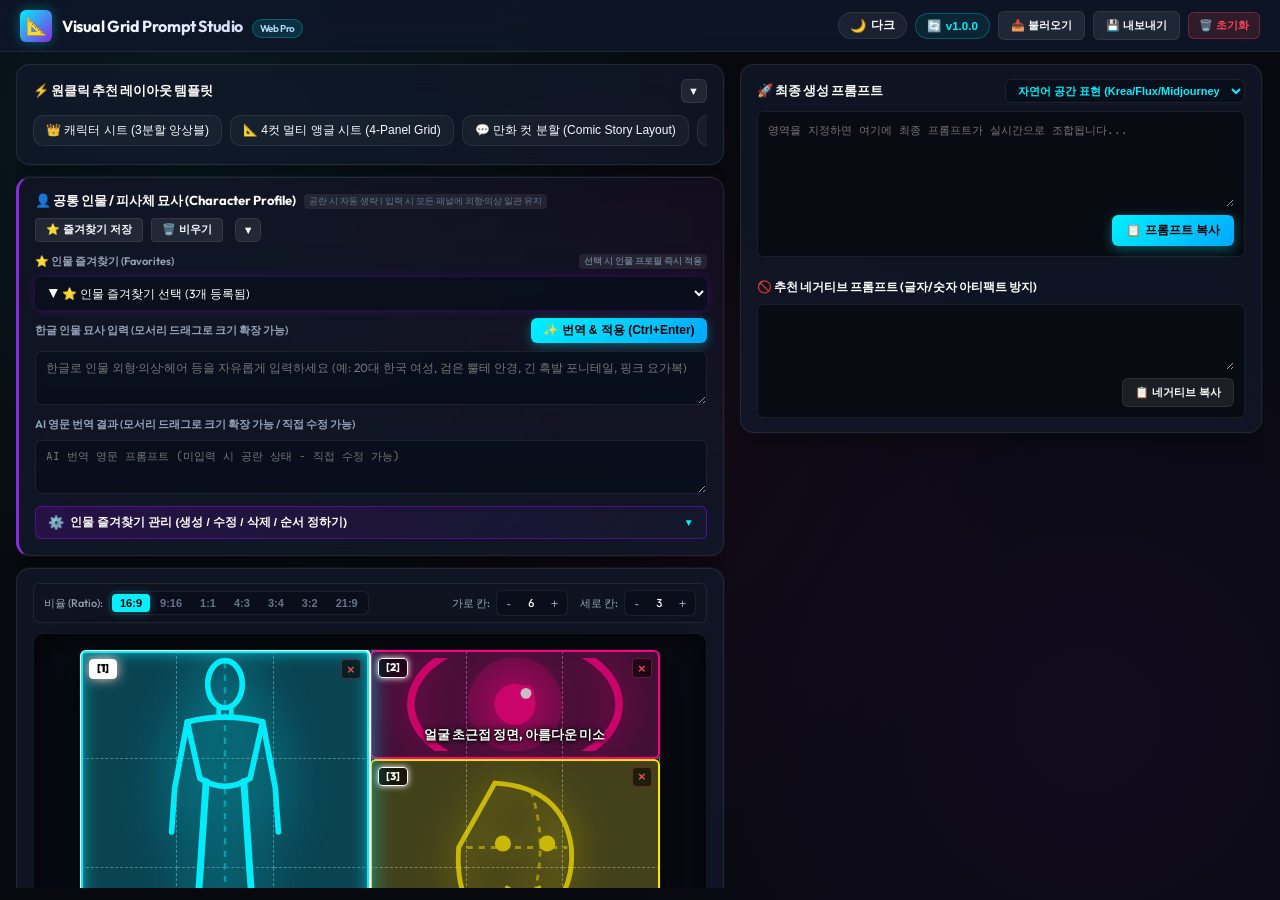
==== commit 1735dc72: "feat: Add collapsible cards (Templates, Character Profile, Art Styles) with state persistence & inte" ====
--- a/index.html
+++ b/index.html
@@ -2163,6 +2163,119 @@
   color: #0f172a;
 }
 
+/* ==========================================================================
+   Card Collapse Controls & Resizable Output Boxes
+   ========================================================================== */
+
+.btn-card-collapse {
+  background: rgba(255, 255, 255, 0.08);
+  border: 1px solid var(--border-subtle);
+  border-radius: var(--radius-sm);
+  color: var(--text-primary);
+  font-size: 11px;
+  font-weight: 700;
+  width: 26px;
+  height: 24px;
+  display: inline-flex;
+  align-items: center;
+  justify-content: center;
+  cursor: pointer;
+  transition: all var(--transition-fast);
+  padding: 0;
+  margin-left: 4px;
+}
+
+.btn-card-collapse:hover {
+  background: rgba(0, 240, 255, 0.2);
+  border-color: var(--accent-cyan);
+  color: var(--accent-cyan);
+  box-shadow: 0 0 10px var(--accent-cyan-glow);
+  transform: translateY(-1px);
+}
+
+.card-collapsible-content {
+  transition: opacity 0.2s ease;
+}
+
+.card-collapsible-content.collapsed {
+  display: none !important;
+}
+
+.card.is-collapsed {
+  padding-top: 10px;
+  padding-bottom: 10px;
+}
+
+.card.is-collapsed .card-title-row {
+  margin-bottom: 0 !important;
+}
+
+.output-resizable-main {
+  min-height: 170px;
+  height: 190px;
+  resize: vertical;
+  background: rgba(5, 8, 16, 0.95);
+  border: 1.5px solid var(--border-subtle);
+  border-radius: var(--radius-sm);
+  padding: 10px 12px;
+  color: #00f0ff;
+  font-size: 12px;
+  line-height: 1.55;
+  box-sizing: border-box;
+  transition: border-color var(--transition-fast), box-shadow var(--transition-fast);
+}
+
+.output-resizable-main:focus {
+  border-color: var(--accent-cyan);
+  box-shadow: 0 0 16px var(--accent-cyan-glow);
+}
+
+.output-resizable-sub {
+  min-height: 60px;
+  height: 65px;
+  resize: vertical;
+  background: rgba(5, 8, 16, 0.95);
+  border: 1px solid var(--border-subtle);
+  border-radius: var(--radius-sm);
+  padding: 8px 12px;
+  color: #ff99aa;
+  font-size: 11px;
+  line-height: 1.5;
+  box-sizing: border-box;
+}
+
+/* Light Mode Overrides */
+[data-theme="light"] .btn-card-collapse {
+  background: #f1f5f9;
+  border-color: #cbd5e1;
+  color: #334155;
+}
+
+[data-theme="light"] .btn-card-collapse:hover {
+  background: #e0f2fe;
+  border-color: #0284c7;
+  color: #0284c7;
+  box-shadow: 0 0 8px rgba(2, 132, 199, 0.3);
+}
+
+[data-theme="light"] .output-resizable-main {
+  background: #ffffff;
+  border-color: #cbd5e1;
+  color: #0369a1;
+}
+
+[data-theme="light"] .output-resizable-main:focus {
+  border-color: #0284c7;
+  box-shadow: 0 0 12px rgba(2, 132, 199, 0.25);
+}
+
+[data-theme="light"] .output-resizable-sub {
+  background: #ffffff;
+  border-color: #cbd5e1;
+  color: #b91c1c;
+}
+
+
 </style>
   <link rel="icon" href="data:image/svg+xml,<svg xmlns=%22http://www.w3.org/2000/svg%22 viewBox=%220%200%20100%20100%22><text y=%22.9em%22 font-size=%2290%22>📐</text></svg>">
 </head>
@@ -2212,19 +2325,23 @@
     <!-- Left Column: Interactive Canvas & Layout Config -->
     <section class="panel-canvas">
       
-      <!-- Templates Quick Bar -->
-      <div class="card">
+      <!-- Templates Quick Bar (원클릭 추천 레이아웃 템플릿) -->
+      <div class="card" id="card-templates">
         <div class="card-title-row">
           <span class="card-title">⚡ 원클릭 추천 레이아웃 템플릿</span>
+          <button type="button" class="btn-card-collapse" id="btn-collapse-templates" title="템플릿 카드 접기/펼치기">
+            <span id="arrow-templates">▼</span>
+          </button>
         </div>
-        <div class="templates-scroll" id="templates-container">
-          <!-- Dynamic Templates injected via JS -->
+        <div class="card-collapsible-content" id="content-templates">
+          <div class="templates-scroll" id="templates-container">
+            <!-- Dynamic Templates injected via JS -->
+          </div>
         </div>
       </div>
 
-      <!-- Character Profile Card (인물/피사체 공통 묘사 & 히스토리) -->
       <!-- Character Profile Card (인물/피사체 공통 묘사 & 즐겨찾기 관리) -->
-      <div class="card character-profile-card">
+      <div class="card character-profile-card" id="card-char-profile">
         <div class="card-title-row profile-title-row">
           <div class="profile-title-left">
             <span class="card-title">👤 공통 인물 / 피사체 묘사 (Character Profile)</span>
@@ -2233,52 +2350,57 @@
           <div class="profile-title-actions">
             <button id="btn-save-profile" class="btn btn-secondary btn-xs" title="현재 인물 묘사를 즐겨찾기에 저장">⭐ 즐겨찾기 저장</button>
             <button id="btn-clear-profile" class="btn btn-secondary btn-xs" title="입력 내용 초기화">🗑️ 비우기</button>
+            <button type="button" class="btn-card-collapse" id="btn-collapse-char" title="인물 카드 접기/펼치기">
+              <span id="arrow-char">▼</span>
+            </button>
           </div>
         </div>
 
-        <!-- 1. 인물 즐겨찾기 전용 셀렉트 -->
-        <div class="form-group" style="margin-bottom: 8px;">
-          <label class="form-label" for="character-favorite-select" style="margin-bottom: 4px;">
-            <span>⭐ 인물 즐겨찾기 (Favorites)</span>
-            <span class="form-label-tag" id="char-fav-select-tag">선택 시 인물 프로필 즉시 적용</span>
-          </label>
-          <select class="form-select custom-select-glow" id="character-favorite-select"></select>
-        </div>
-
-        <!-- 2. 한글 / 영문 인물 묘사 입력창 -->
-        <div class="profile-input-wrapper">
-          <div class="form-group" style="margin-bottom: 6px;">
-            <div style="display:flex; justify-content:space-between; align-items:center; margin-bottom: 4px;">
-              <label class="form-label" for="input-character-ko" style="margin:0;">
-                <span>한글 인물 묘사 입력 (모서리 드래그로 크기 확장 가능)</span>
+        <div class="card-collapsible-content" id="content-char">
+          <!-- 1. 인물 즐겨찾기 전용 셀렉트 -->
+          <div class="form-group" style="margin-bottom: 8px;">
+            <label class="form-label" for="character-favorite-select" style="margin-bottom: 4px;">
+              <span>⭐ 인물 즐겨찾기 (Favorites)</span>
+              <span class="form-label-tag" id="char-fav-select-tag">선택 시 인물 프로필 즉시 적용</span>
+            </label>
+            <select class="form-select custom-select-glow" id="character-favorite-select"></select>
+          </div>
+
+          <!-- 2. 한글 / 영문 인물 묘사 입력창 -->
+          <div class="profile-input-wrapper">
+            <div class="form-group" style="margin-bottom: 6px;">
+              <div style="display:flex; justify-content:space-between; align-items:center; margin-bottom: 4px;">
+                <label class="form-label" for="input-character-ko" style="margin:0;">
+                  <span>한글 인물 묘사 입력 (모서리 드래그로 크기 확장 가능)</span>
+                </label>
+                <button id="btn-apply-profile" class="btn btn-primary btn-sm" style="padding: 4px 12px;">✨ 번역 & 적용 (Ctrl+Enter)</button>
+              </div>
+              <textarea id="input-character-ko" class="form-textarea profile-textarea" rows="2" placeholder="한글로 인물 외형·의상·헤어 등을 자유롭게 입력하세요 (예: 20대 한국 여성, 검은 뿔테 안경, 긴 흑발 포니테일, 핑크 요가복)"></textarea>
+            </div>
+
+            <div class="form-group" style="margin-bottom: 6px;">
+              <label class="form-label" for="profile-en-input" style="margin-bottom: 4px;">
+                <span>AI 영문 번역 결과 (모서리 드래그로 크기 확장 가능 / 직접 수정 가능)</span>
               </label>
-              <button id="btn-apply-profile" class="btn btn-primary btn-sm" style="padding: 4px 12px;">✨ 번역 & 적용 (Ctrl+Enter)</button>
+              <textarea id="profile-en-input" class="form-textarea code-font profile-textarea" rows="2" placeholder="AI 번역 영문 프롬프트 (미입력 시 공란 상태 - 직접 수정 가능)"></textarea>
             </div>
-            <textarea id="input-character-ko" class="form-textarea profile-textarea" rows="2" placeholder="한글로 인물 외형·의상·헤어 등을 자유롭게 입력하세요 (예: 20대 한국 여성, 검은 뿔테 안경, 긴 흑발 포니테일, 핑크 요가복)"></textarea>
           </div>
 
-          <div class="form-group" style="margin-bottom: 6px;">
-            <label class="form-label" for="profile-en-input" style="margin-bottom: 4px;">
-              <span>AI 영문 번역 결과 (모서리 드래그로 크기 확장 가능 / 직접 수정 가능)</span>
-            </label>
-            <textarea id="profile-en-input" class="form-textarea code-font profile-textarea" rows="2" placeholder="AI 번역 영문 프롬프트 (미입력 시 공란 상태 - 직접 수정 가능)"></textarea>
-          </div>
-        </div>
-
-        <!-- 3. 인물 즐겨찾기 관리 토글 & 확장 서랍 (Drawer) -->
-        <div class="custom-manage-wrapper" style="margin-top: 6px;">
-          <button type="button" class="btn-manage-toggle" id="btn-toggle-char-manage">
-            <span class="manage-toggle-icon">⚙️</span>
-            <span class="manage-toggle-text">인물 즐겨찾기 관리 (생성 / 수정 / 삭제 / 순서 정하기)</span>
-            <span class="manage-toggle-arrow" id="char-manage-drawer-arrow">▼</span>
-          </button>
-          <div class="custom-manage-drawer collapsed" id="char-manage-drawer">
-            <div class="custom-manage-header-actions">
-              <button type="button" id="btn-save-as-char-fav" class="btn btn-secondary btn-xs" title="현재 입력창의 내용을 새 인물 즐겨찾기로 등록">💾 현재 입력 등록</button>
-              <button type="button" id="btn-add-char-fav" class="btn btn-primary btn-xs" title="새 인물 즐겨찾기 직접 추가">➕ 새 인물 등록</button>
-            </div>
-            <div class="custom-chips-container" id="char-chips-container">
-              <!-- Draggable Character Chips injected via JS -->
+          <!-- 3. 인물 즐겨찾기 관리 토글 & 확장 서랍 (Drawer) -->
+          <div class="custom-manage-wrapper" style="margin-top: 6px;">
+            <button type="button" class="btn-manage-toggle" id="btn-toggle-char-manage">
+              <span class="manage-toggle-icon">⚙️</span>
+              <span class="manage-toggle-text">인물 즐겨찾기 관리 (생성 / 수정 / 삭제 / 순서 정하기)</span>
+              <span class="manage-toggle-arrow" id="char-manage-drawer-arrow">▼</span>
+            </button>
+            <div class="custom-manage-drawer collapsed" id="char-manage-drawer">
+              <div class="custom-manage-header-actions">
+                <button type="button" id="btn-save-as-char-fav" class="btn btn-secondary btn-xs" title="현재 입력창의 내용을 새 인물 즐겨찾기로 등록">💾 현재 입력 등록</button>
+                <button type="button" id="btn-add-char-fav" class="btn btn-primary btn-xs" title="새 인물 즐겨찾기 직접 추가">➕ 새 인물 등록</button>
+              </div>
+              <div class="custom-chips-container" id="char-chips-container">
+                <!-- Draggable Character Chips injected via JS -->
+              </div>
             </div>
           </div>
         </div>
@@ -2346,75 +2468,107 @@
       </div>
 
       <!-- Art Style Presets & Options Card -->
-      <div class="card">
+      <div class="card" id="card-art-styles">
         <div class="card-title-row">
-          <span class="card-title">🎨 화풍 & 아트 스타일 프리셋 (Art Style Presets)</span>
-          <span class="form-label-tag">클릭 시 최적의 접두사/접미사 자동 완성</span>
+          <div style="display:flex; align-items:center; gap:8px; flex-wrap:wrap;">
+            <span class="card-title">🎨 화풍 & 아트 스타일 프리셋 (Art Style Presets)</span>
+            <span class="form-label-tag">클릭 시 최적의 접두사/접미사 자동 완성</span>
+          </div>
+          <button type="button" class="btn-card-collapse" id="btn-collapse-art" title="화풍 카드 접기/펼치기">
+            <span id="arrow-art">▼</span>
+          </button>
         </div>
 
-        <!-- Dynamic Art Style Buttons Container -->
-        <div class="art-styles-grid" id="art-styles-container">
-          <!-- Injected via JS -->
-        </div>
-
-        <div class="card-title-row" style="margin-top: 14px; margin-bottom: 8px;">
-          <span class="card-title" style="font-size: 11px;">⚙️ 부가 렌더링 옵션</span>
-        </div>
-
-        <div class="style-toggles">
-          <label class="toggle-card" id="toggle-white-bg-label">
-            <input type="checkbox" id="toggle-white-bg">
-            <div class="toggle-switch"></div>
-            <div class="toggle-text">
-              <span class="toggle-title">⚪ 백색 배경 (White Backdrop)</span>
-              <span class="toggle-desc">스튜디오 순백 배경 적용</span>
+        <div class="card-collapsible-content" id="content-art">
+          <!-- Dynamic Art Style Buttons Container -->
+          <div class="art-styles-grid" id="art-styles-container">
+            <!-- Injected via JS -->
+          </div>
+
+          <div class="card-title-row" style="margin-top: 14px; margin-bottom: 8px;">
+            <span class="card-title" style="font-size: 11px;">⚙️ 부가 렌더링 옵션</span>
+          </div>
+
+          <div class="style-toggles">
+            <label class="toggle-card" id="toggle-white-bg-label">
+              <input type="checkbox" id="toggle-white-bg">
+              <div class="toggle-switch"></div>
+              <div class="toggle-text">
+                <span class="toggle-title">⚪ 백색 배경 (White Backdrop)</span>
+                <span class="toggle-desc">스튜디오 순백 배경 적용</span>
+              </div>
+            </label>
+
+            <label class="toggle-card active" id="toggle-grid-borders-label">
+              <input type="checkbox" id="toggle-grid-borders" checked>
+              <div class="toggle-switch"></div>
+              <div class="toggle-text">
+                <span class="toggle-title">🔳 검정 실선 분할 (Grid Lines)</span>
+                <span class="toggle-desc">만화/콜라주 패널 구분선</span>
+              </div>
+            </label>
+
+            <label class="toggle-card active" id="toggle-mockup-label">
+              <input type="checkbox" id="toggle-mockup" checked>
+              <div class="toggle-switch"></div>
+              <div class="toggle-text">
+                <span class="toggle-title">✨ 실루엣 목업 표시</span>
+                <span class="toggle-desc">캔버스 내 포즈 아이콘</span>
+              </div>
+            </label>
+          </div>
+
+          <!-- 화풍 프롬프트 세부 설정 (화풍 접두사 / 화풍 접미사 직접 편집 서랍) -->
+          <div class="custom-manage-wrapper" style="margin-top: 12px;">
+            <button type="button" class="btn-manage-toggle" id="btn-toggle-art-prompts">
+              <span class="manage-toggle-icon">✍️</span>
+              <span class="manage-toggle-text">화풍 프롬프트 세부 편집 (화풍 접두사 / 화풍 접미사)</span>
+              <span class="manage-toggle-arrow" id="art-prompts-drawer-arrow">▼</span>
+            </button>
+            <div class="custom-manage-drawer collapsed" id="art-prompts-drawer" style="padding: 10px 12px;">
+              <div class="form-group" style="margin-bottom: 10px;">
+                <label class="form-label" for="input-prefix">
+                  <span>화풍 접두사 (Prefix Prompt - 화풍/화질/조명 기본값)</span>
+                  <span class="form-label-tag">화풍 선택 시 자동 갱신</span>
+                </label>
+                <textarea class="form-textarea code-font" id="input-prefix" rows="2" placeholder="RAW candid photo, authentic portrait photography..."></textarea>
+              </div>
+
+              <div class="form-group">
+                <label class="form-label" for="input-suffix">
+                  <span>화풍 접미사 (Suffix Prompt - 분위기/디테일/배경)</span>
+                  <span class="form-label-tag">화풍 선택 시 자동 갱신</span>
+                </label>
+                <textarea class="form-textarea code-font" id="input-suffix" rows="2" placeholder="clean neutral background, sharp focus, 35mm film grain..."></textarea>
+              </div>
             </div>
-          </label>
-
-          <label class="toggle-card active" id="toggle-grid-borders-label">
-            <input type="checkbox" id="toggle-grid-borders" checked>
-            <div class="toggle-switch"></div>
-            <div class="toggle-text">
-              <span class="toggle-title">🔳 검정 실선 분할 (Grid Lines)</span>
-              <span class="toggle-desc">만화/콜라주 패널 구분선</span>
-            </div>
-          </label>
-
-          <label class="toggle-card active" id="toggle-mockup-label">
-            <input type="checkbox" id="toggle-mockup" checked>
-            <div class="toggle-switch"></div>
-            <div class="toggle-text">
-              <span class="toggle-title">✨ 실루엣 목업 표시</span>
-              <span class="toggle-desc">캔버스 내 포즈 아이콘</span>
-            </div>
-          </label>
+          </div>
         </div>
       </div>
 
     </section>
 
-    <!-- Right Column: Area Editor, Global Prompts & Outputs -->
+    <!-- Right Column: Area Editor & Output Generator -->
     <section class="panel-editor">
       
       <!-- Area Prompt Editor Card -->
-      <div class="card" id="area-editor-card">
+      <div class="card" id="area-editor-card" style="display: none;">
         <div class="card-title-row">
-          <span class="card-title" id="active-area-title">영역 [1] 프롬프트 설정</span>
+          <div style="display:flex; align-items:center; gap:8px; overflow:hidden;">
+            <span class="card-title" id="active-area-title">영역 [1] 프롬프트 설정</span>
+          </div>
         </div>
 
-        <!-- Area Tabs -->
-        <div class="area-tabs-container" id="area-tabs">
-          <!-- Injected via JS -->
-        </div>
-
-        <div class="area-editor-section" style="margin-top: 14px;">
-          <!-- 1. 기본 샷 / 구도 프리셋 (윈도우 탐색기형 트리 셀렉터) -->
-          <div class="form-group" style="position: relative;">
-            <label class="form-label" id="preset-tree-label">
-              <span>⚡ 기본 프리셋 (샷 / 구도)</span>
-              <span class="form-label-tag">클릭하여 탐색기 열기</span>
+        <div class="area-editor-section">
+          <!-- 1. 기본 샷/구도 트리 셀렉터 (Windows Explorer Tree Selector) -->
+          <div class="form-group">
+            <label class="form-label" for="preset-tree-btn">
+              <span>👤 샷 / 부위 / 구도 (표준 프리셋)</span>
+              <span class="form-label-tag">클릭하여 탐색기 트리 열기</span>
             </label>
+            
             <div class="tree-select-wrapper" id="preset-tree-wrapper">
+              <!-- Dropdown Trigger Button -->
               <button type="button" class="tree-select-btn" id="preset-tree-btn">
                 <span class="tree-btn-icon">⚡</span>
                 <span class="tree-btn-text" id="preset-tree-selected-text">▼ ⚡ 기본 샷 / 구도 선택 (탐색기 트리)</span>
@@ -2489,29 +2643,8 @@
         </div>
       </div>
 
-      <!-- Global Prefix & Suffix Prompts -->
-      <div class="card">
-        <div class="card-title-row">
-          <span class="card-title">🌐 공통 글로벌 프롬프트 (Prefix / Suffix)</span>
-        </div>
-        
-        <div class="form-group" style="margin-bottom: 12px;">
-          <label class="form-label" for="input-prefix">
-            <span>공통 접두사 (Prefix - 화풍/화질/인물 기본값)</span>
-          </label>
-          <input type="text" class="form-input" id="input-prefix" value="masterpiece, best quality, ultra detailed, 1girl, silver hair, blue eyes">
-        </div>
-
-        <div class="form-group">
-          <label class="form-label" for="input-suffix">
-            <span>공통 접미사 (Suffix - 분위기/조명/디테일)</span>
-          </label>
-          <input type="text" class="form-input" id="input-suffix" value="sharp focus, photorealistic 8k, uniform lighting">
-        </div>
-      </div>
-
       <!-- Live Generated AI Prompt Output -->
-      <div class="card">
+      <div class="card flex-auto" id="card-output">
         <div class="output-header-row">
           <span class="card-title">🚀 최종 생성 프롬프트</span>
           
@@ -3711,6 +3844,26 @@
   charInputLabel: document.getElementById("char-input-label"),
   charInputKo: document.getElementById("char-input-ko"),
   charInputEn: document.getElementById("char-input-en"),
+
+  // Card Collapsible Controls
+  cardTemplates: document.getElementById("card-templates"),
+  btnCollapseTemplates: document.getElementById("btn-collapse-templates"),
+  arrowTemplates: document.getElementById("arrow-templates"),
+  contentTemplates: document.getElementById("content-templates"),
+
+  cardCharProfile: document.getElementById("card-char-profile"),
+  btnCollapseChar: document.getElementById("btn-collapse-char"),
+  arrowChar: document.getElementById("arrow-char"),
+  contentChar: document.getElementById("content-char"),
+
+  cardArtStyles: document.getElementById("card-art-styles"),
+  btnCollapseArt: document.getElementById("btn-collapse-art"),
+  arrowArt: document.getElementById("arrow-art"),
+  contentArt: document.getElementById("content-art"),
+
+  btnToggleArtPrompts: document.getElementById("btn-toggle-art-prompts"),
+  artPromptsDrawer: document.getElementById("art-prompts-drawer"),
+  artPromptsDrawerArrow: document.getElementById("art-prompts-drawer-arrow"),
   
   // Art Styles & Toggles
   artStylesContainer: document.getElementById("art-styles-container"),
@@ -4037,6 +4190,7 @@
   initCustomPresetsUI();
   initLayoutTemplatesUI();
   initCharacterProfileUI();
+  initCollapsibleCards();
   bindEvents();
   
   // Load saved state or default template
@@ -4065,6 +4219,63 @@
   renderAreas();
   updateUIInputs();
   updatePromptOutput();
+}
+
+/**
+ * Collapsible Cards Management with localStorage Persistence
+ */
+function initCollapsibleCards() {
+  const setupCardCollapse = (btn, content, arrow, card, storageKey, defaultOpen = true) => {
+    if (!btn || !content) return;
+    
+    // Read saved state
+    const saved = localStorage.getItem(storageKey);
+    const isCollapsed = saved !== null ? saved === "true" : !defaultOpen;
+
+    const applyCollapseState = (collapse) => {
+      content.classList.toggle("collapsed", collapse);
+      if (card) card.classList.toggle("is-collapsed", collapse);
+      if (arrow) arrow.textContent = collapse ? "▲" : "▼";
+      localStorage.setItem(storageKey, collapse ? "true" : "false");
+    };
+
+    applyCollapseState(isCollapsed);
+
+    btn.addEventListener("click", () => {
+      const currentlyCollapsed = content.classList.contains("collapsed");
+      applyCollapseState(!currentlyCollapsed);
+    });
+  };
+
+  // 1. Templates Quick Bar Collapse
+  setupCardCollapse(elements.btnCollapseTemplates, elements.contentTemplates, elements.arrowTemplates, elements.cardTemplates, "vgs_collapse_templates", true);
+
+  // 2. Character Profile Collapse
+  setupCardCollapse(elements.btnCollapseChar, elements.contentChar, elements.arrowChar, elements.cardCharProfile, "vgs_collapse_char", true);
+
+  // 3. Art Styles Card Collapse
+  setupCardCollapse(elements.btnCollapseArt, elements.contentArt, elements.arrowArt, elements.cardArtStyles, "vgs_collapse_art", true);
+
+  // 4. Sub-drawer for Art Prompts (Prefix / Suffix directly editable)
+  if (elements.btnToggleArtPrompts && elements.artPromptsDrawer) {
+    const savedDrawer = localStorage.getItem("vgs_collapse_art_prompts");
+    const isDrawerCollapsed = savedDrawer !== null ? savedDrawer === "true" : true;
+
+    const setDrawerCollapsed = (collapse) => {
+      elements.artPromptsDrawer.classList.toggle("collapsed", collapse);
+      if (elements.artPromptsDrawerArrow) {
+        elements.artPromptsDrawerArrow.textContent = collapse ? "▼" : "▲";
+      }
+      localStorage.setItem("vgs_collapse_art_prompts", collapse ? "true" : "false");
+    };
+
+    setDrawerCollapsed(isDrawerCollapsed);
+
+    elements.btnToggleArtPrompts.addEventListener("click", () => {
+      const currentlyCollapsed = elements.artPromptsDrawer.classList.contains("collapsed");
+      setDrawerCollapsed(!currentlyCollapsed);
+    });
+  }
 }
 
 /**
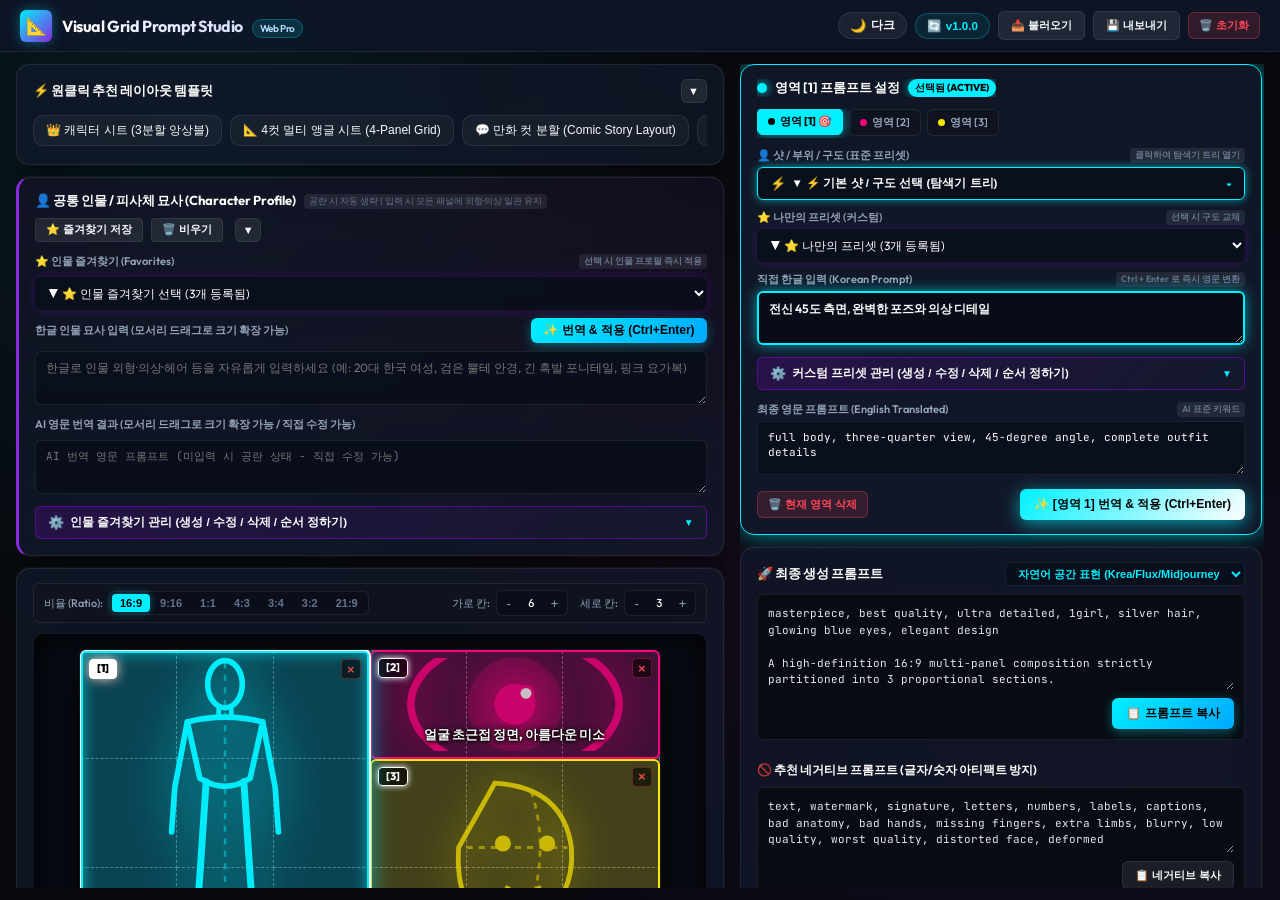
==== commit 85775e4d: "fix: Restore area-tabs container to fix preset tree rendering & align character profile collapse but" ====
--- a/index.html
+++ b/index.html
@@ -2559,7 +2559,10 @@
           </div>
         </div>
 
-        <div class="area-editor-section">
+        <!-- Area Tabs -->
+        <div class="area-tabs-container" id="area-tabs"></div>
+
+        <div class="area-editor-section" style="margin-top: 10px;">
           <!-- 1. 기본 샷/구도 트리 셀렉터 (Windows Explorer Tree Selector) -->
           <div class="form-group">
             <label class="form-label" for="preset-tree-btn">
@@ -5601,6 +5604,7 @@
 }
 
 function renderAreaTabs() {
+  if (!elements.areaTabs) return;
   elements.areaTabs.innerHTML = "";
   state.areas.forEach((area, index) => {
     const palette = COLOR_PALETTE[index % COLOR_PALETTE.length];
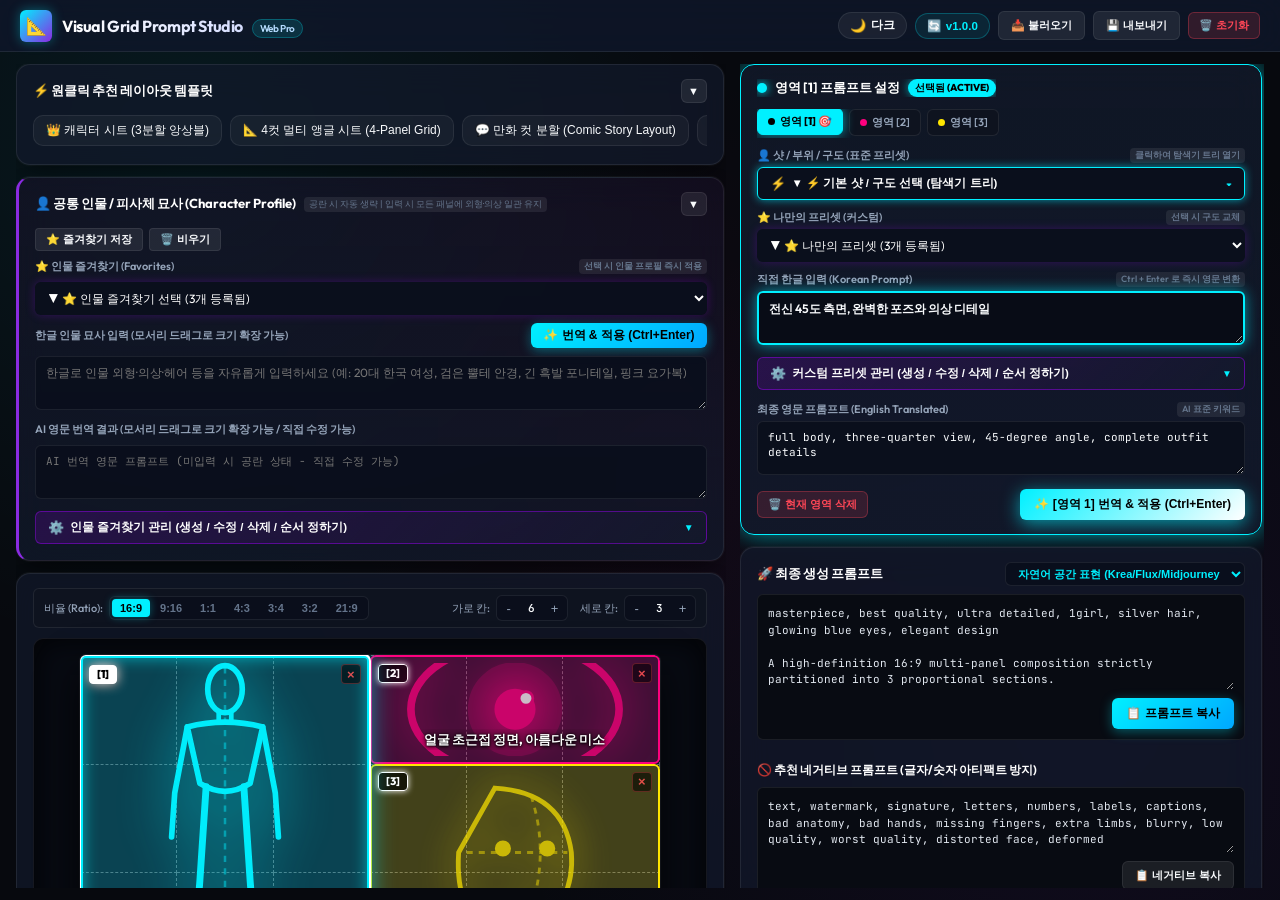
==== commit 7f364f4c: "fix: Position Character Profile collapse button at the top-right corner of the card title row" ====
--- a/index.html
+++ b/index.html
@@ -373,8 +373,9 @@
   display: flex;
   align-items: center;
   justify-content: space-between;
-  flex-wrap: wrap;
+  flex-wrap: nowrap;
   gap: 8px;
+  width: 100%;
 }
 
 .profile-title-left {
@@ -382,13 +383,15 @@
   align-items: center;
   flex-wrap: wrap;
   gap: 8px;
-}
-
-.profile-title-actions {
+  flex: 1;
+  min-width: 0;
+}
+
+.profile-actions-bar {
   display: flex;
   align-items: center;
-  gap: 8px;
-  flex-shrink: 0;
+  gap: 6px;
+  margin-bottom: 8px;
 }
 
 .profile-title-actions .btn-xs, .btn-xs {
@@ -2347,16 +2350,18 @@
             <span class="card-title">👤 공통 인물 / 피사체 묘사 (Character Profile)</span>
             <span class="form-label-tag">공란 시 자동 생략 | 입력 시 모든 패널에 외형·의상 일관 유지</span>
           </div>
-          <div class="profile-title-actions">
+          <button type="button" class="btn-card-collapse" id="btn-collapse-char" title="인물 카드 접기/펼치기">
+            <span id="arrow-char">▼</span>
+          </button>
+        </div>
+
+        <div class="card-collapsible-content" id="content-char">
+          <!-- Top Action Buttons (즐겨찾기 저장, 비우기) -->
+          <div class="profile-actions-bar" style="display: flex; gap: 6px; margin-bottom: 8px;">
             <button id="btn-save-profile" class="btn btn-secondary btn-xs" title="현재 인물 묘사를 즐겨찾기에 저장">⭐ 즐겨찾기 저장</button>
             <button id="btn-clear-profile" class="btn btn-secondary btn-xs" title="입력 내용 초기화">🗑️ 비우기</button>
-            <button type="button" class="btn-card-collapse" id="btn-collapse-char" title="인물 카드 접기/펼치기">
-              <span id="arrow-char">▼</span>
-            </button>
           </div>
-        </div>
-
-        <div class="card-collapsible-content" id="content-char">
+
           <!-- 1. 인물 즐겨찾기 전용 셀렉트 -->
           <div class="form-group" style="margin-bottom: 8px;">
             <label class="form-label" for="character-favorite-select" style="margin-bottom: 4px;">
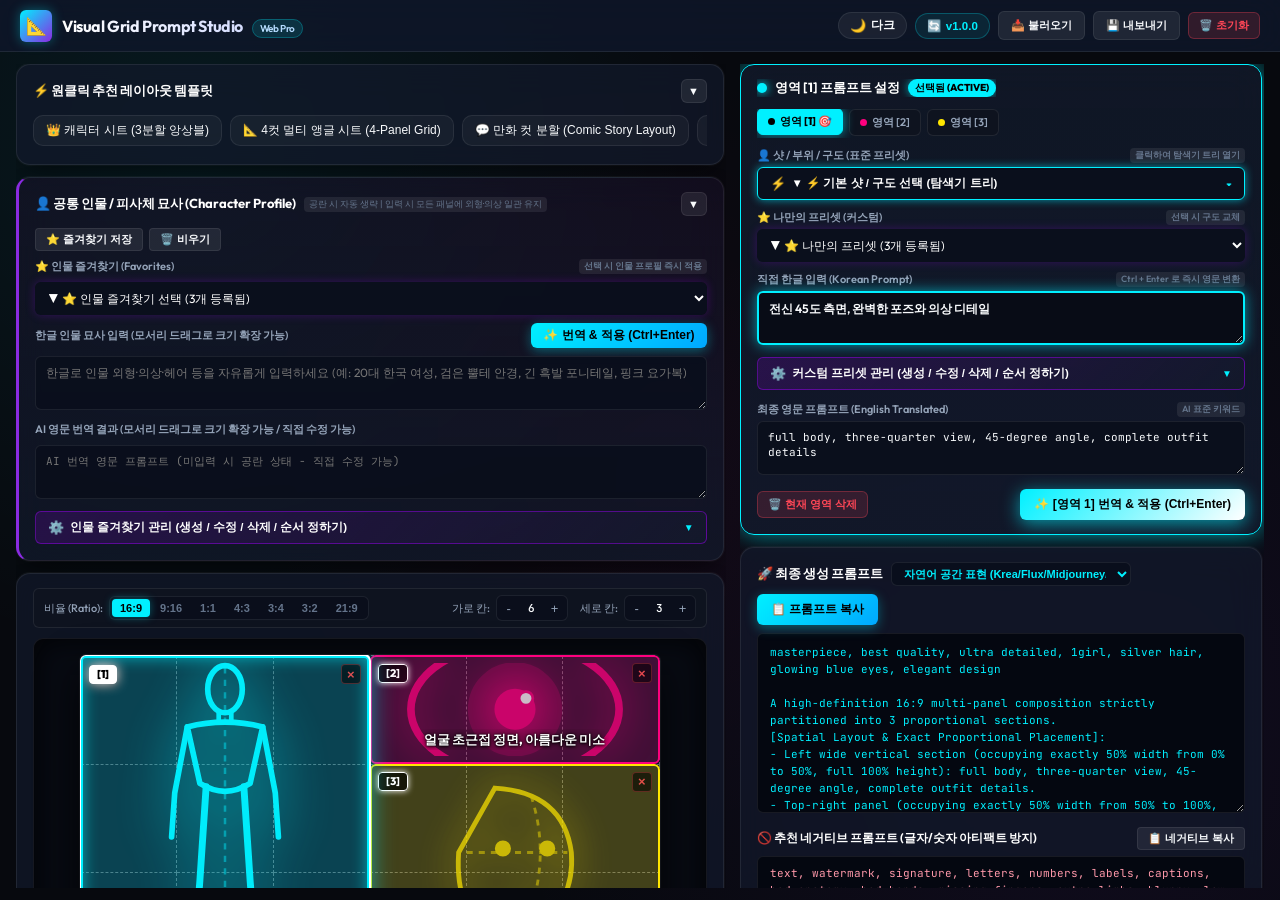
==== commit 39eb502d: "fix: Relocate copy buttons to header to unblock textarea corner resize handles at 100% zoom" ====
--- a/index.html
+++ b/index.html
@@ -2213,18 +2213,30 @@
   margin-bottom: 0 !important;
 }
 
+.output-header-row {
+  display: flex;
+  align-items: center;
+  justify-content: space-between;
+  gap: 8px;
+  margin-bottom: 8px;
+  flex-wrap: wrap;
+}
+
 .output-resizable-main {
-  min-height: 170px;
-  height: 190px;
-  resize: vertical;
+  width: 100% !important;
+  min-height: 140px !important;
+  height: 180px;
+  resize: vertical !important;
+  display: block !important;
   background: rgba(5, 8, 16, 0.95);
   border: 1.5px solid var(--border-subtle);
   border-radius: var(--radius-sm);
   padding: 10px 12px;
   color: #00f0ff;
+  font-family: var(--font-mono);
   font-size: 12px;
   line-height: 1.55;
-  box-sizing: border-box;
+  box-sizing: border-box !important;
   transition: border-color var(--transition-fast), box-shadow var(--transition-fast);
 }
 
@@ -2234,17 +2246,20 @@
 }
 
 .output-resizable-sub {
-  min-height: 60px;
-  height: 65px;
-  resize: vertical;
+  width: 100% !important;
+  min-height: 60px !important;
+  height: 70px;
+  resize: vertical !important;
+  display: block !important;
   background: rgba(5, 8, 16, 0.95);
   border: 1px solid var(--border-subtle);
   border-radius: var(--radius-sm);
   padding: 8px 12px;
   color: #ff99aa;
+  font-family: var(--font-mono);
   font-size: 11px;
   line-height: 1.5;
-  box-sizing: border-box;
+  box-sizing: border-box !important;
 }
 
 /* Light Mode Overrides */
@@ -2652,42 +2667,35 @@
       </div>
 
       <!-- Live Generated AI Prompt Output -->
-      <div class="card flex-auto" id="card-output">
+      <div class="card" id="card-output">
         <div class="output-header-row">
-          <span class="card-title">🚀 최종 생성 프롬프트</span>
-          
-          <select class="format-select" id="format-select">
-            <option value="natural" selected>자연어 공간 표현 (Krea/Flux/Midjourney/GPT-4o)</option>
-            <option value="comfyui_break">ComfyUI / SD Regional (BREAK 문법)</option>
-            <option value="structured">구조화 태그 ([Area 1 - Left] ...)</option>
-            <option value="coordinates">바운딩 박스 (&lt;area bbox="[...]"&gt;)</option>
-            <option value="comma">단순 쉼표 나열 (Comma-Separated)</option>
-            <option value="json">원시 데이터 (Raw JSON Preset)</option>
-          </select>
+          <div style="display:flex; align-items:center; gap:8px; flex-wrap:wrap;">
+            <span class="card-title">🚀 최종 생성 프롬프트</span>
+            <select class="format-select" id="format-select">
+              <option value="natural" selected>자연어 공간 표현 (Krea/Flux/Midjourney/GPT-4o)</option>
+              <option value="comfyui_break">ComfyUI / SD Regional (BREAK 문법)</option>
+              <option value="structured">구조화 태그 ([Area 1 - Left] ...)</option>
+              <option value="coordinates">바운딩 박스 (&lt;area bbox="[...]"&gt;)</option>
+              <option value="comma">단순 쉼표 나열 (Comma-Separated)</option>
+              <option value="json">원시 데이터 (Raw JSON Preset)</option>
+            </select>
+          </div>
+          <button class="btn-primary btn-sm" id="btn-copy-prompt" type="button">
+            📋 프롬프트 복사
+          </button>
         </div>
 
-        <!-- Positive Output Box -->
-        <div class="output-box">
-          <textarea class="output-textarea" id="output-prompt" readonly placeholder="영역을 지정하면 여기에 최종 프롬프트가 실시간으로 조합됩니다..."></textarea>
-          <div class="output-actions">
-            <button class="btn-primary" id="btn-copy-prompt">
-              📋 프롬프트 복사
-            </button>
-          </div>
+        <!-- Positive Output Textarea (Corner resize handle is 100% visible at all zoom levels) -->
+        <textarea class="form-textarea code-font output-resizable-main" id="output-prompt" readonly placeholder="영역을 지정하면 여기에 최종 프롬프트가 실시간으로 조합됩니다..."></textarea>
+
+        <!-- Negative Output Section -->
+        <div class="output-header-row" style="margin-top: 14px; margin-bottom: 6px;">
+          <span class="card-title" style="font-size: 12px;">🚫 추천 네거티브 프롬프트 (글자/숫자 아티팩트 방지)</span>
+          <button class="btn-secondary btn-xs" id="btn-copy-negative" type="button">
+            📋 네거티브 복사
+          </button>
         </div>
-
-        <!-- Negative Output Box -->
-        <div class="card-title-row" style="margin-top: 14px; margin-bottom: 8px;">
-          <span class="card-title" style="font-size: 12px;">🚫 추천 네거티브 프롬프트 (글자/숫자 아티팩트 방지)</span>
-        </div>
-        <div class="output-box" style="margin-bottom:0;">
-          <textarea class="output-textarea" id="output-negative" style="min-height:55px;" readonly></textarea>
-          <div class="output-actions">
-            <button class="btn-secondary" id="btn-copy-negative">
-              📋 네거티브 복사
-            </button>
-          </div>
-        </div>
+        <textarea class="form-textarea code-font output-resizable-sub" id="output-negative" readonly></textarea>
 
       </div>
 
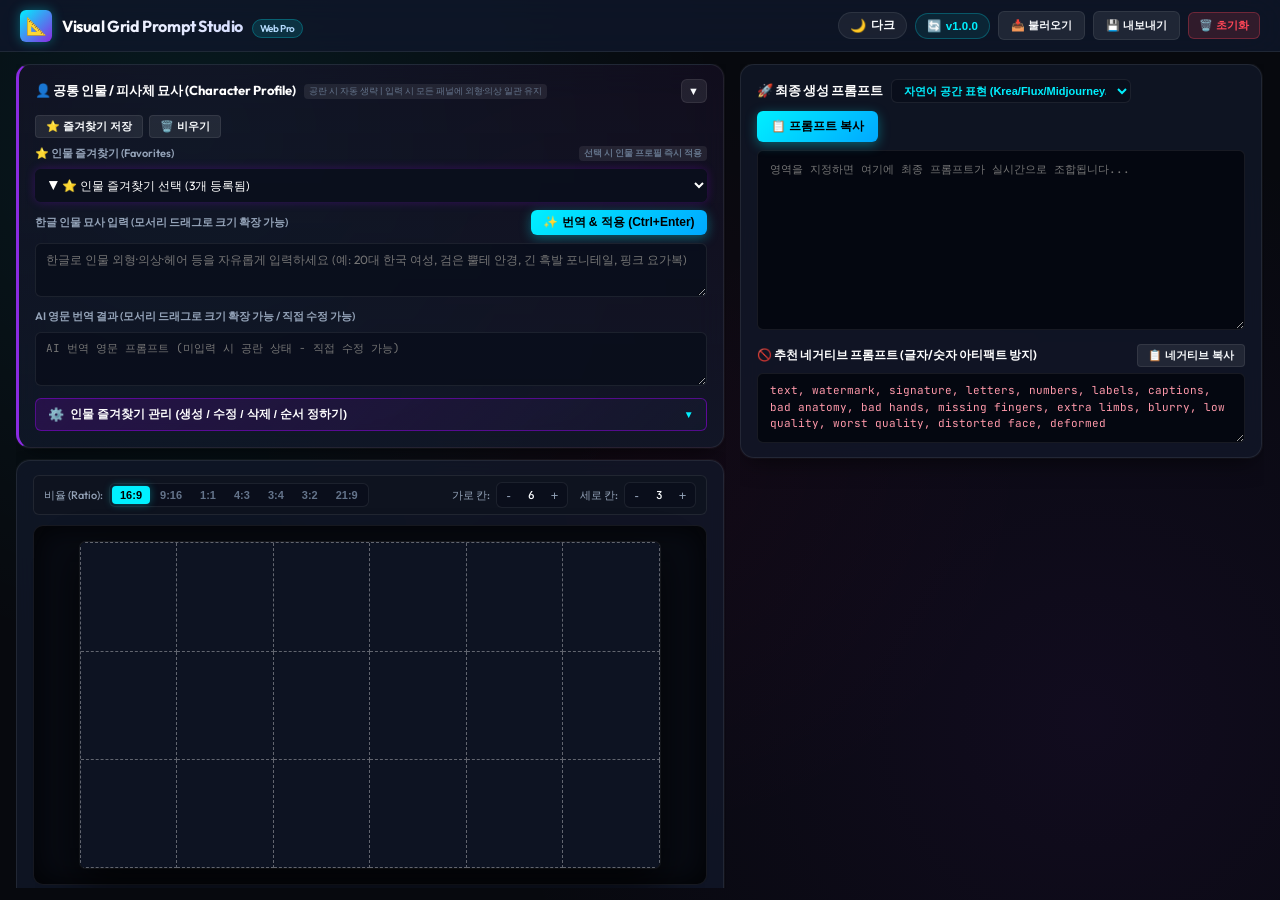
==== commit c19502ed: "fix: Remove layout templates card and ensure prompt output is completely empty when no areas exist o" ====
--- a/index.html
+++ b/index.html
@@ -2343,21 +2343,6 @@
     <!-- Left Column: Interactive Canvas & Layout Config -->
     <section class="panel-canvas">
       
-      <!-- Templates Quick Bar (원클릭 추천 레이아웃 템플릿) -->
-      <div class="card" id="card-templates">
-        <div class="card-title-row">
-          <span class="card-title">⚡ 원클릭 추천 레이아웃 템플릿</span>
-          <button type="button" class="btn-card-collapse" id="btn-collapse-templates" title="템플릿 카드 접기/펼치기">
-            <span id="arrow-templates">▼</span>
-          </button>
-        </div>
-        <div class="card-collapsible-content" id="content-templates">
-          <div class="templates-scroll" id="templates-container">
-            <!-- Dynamic Templates injected via JS -->
-          </div>
-        </div>
-      </div>
-
       <!-- Character Profile Card (인물/피사체 공통 묘사 & 즐겨찾기 관리) -->
       <div class="card character-profile-card" id="card-char-profile">
         <div class="card-title-row profile-title-row">
@@ -3613,9 +3598,8 @@
   let bodyPrompt = "";
 
   if (sortedAreas.length === 0) {
-    // 영역이 없을 때 prefix + characterProfile + suffix
-    const parts = [prefixPrompt, charProfileTrimmed, suffixPrompt].filter(Boolean);
-    return parts.join(", ");
+    // 캔버스에 영역(Area)이 하나도 없을 때는 최종 프롬프트가 비어있도록 반환 (플레이스홀더 표시)
+    return "";
   }
 
   switch (format) {
@@ -3834,9 +3818,6 @@
   
   // Ratio buttons
   ratioButtons: document.querySelectorAll(".ratio-btn"),
-  
-  // Templates
-  templatesContainer: document.getElementById("templates-container"),
 
   // Character Profile & Favorites
   inputCharacterKo: document.getElementById("input-character-ko"),
@@ -3862,11 +3843,6 @@
   charInputEn: document.getElementById("char-input-en"),
 
   // Card Collapsible Controls
-  cardTemplates: document.getElementById("card-templates"),
-  btnCollapseTemplates: document.getElementById("btn-collapse-templates"),
-  arrowTemplates: document.getElementById("arrow-templates"),
-  contentTemplates: document.getElementById("content-templates"),
-
   cardCharProfile: document.getElementById("card-char-profile"),
   btnCollapseChar: document.getElementById("btn-collapse-char"),
   arrowChar: document.getElementById("arrow-char"),
@@ -4204,22 +4180,19 @@
   initArtStylesUI();
   initPresetsUI();
   initCustomPresetsUI();
-  initLayoutTemplatesUI();
   initCharacterProfileUI();
   initCollapsibleCards();
   bindEvents();
   
-  // Load saved state or default template
+  // Load saved state
   const saved = localStorage.getItem("visual_grid_prompt_saved_state");
   if (saved) {
     try {
       const parsed = JSON.parse(saved);
       Object.assign(state, parsed);
     } catch (e) {
-      loadTemplate(LAYOUT_TEMPLATES[0]);
+      // Keep initial clean state
     }
-  } else {
-    loadTemplate(LAYOUT_TEMPLATES[0]);
   }
 
   // Setup ResizeObserver for fluid auto-scaling of canvas
@@ -4263,13 +4236,10 @@
     });
   };
 
-  // 1. Templates Quick Bar Collapse
-  setupCardCollapse(elements.btnCollapseTemplates, elements.contentTemplates, elements.arrowTemplates, elements.cardTemplates, "vgs_collapse_templates", true);
-
-  // 2. Character Profile Collapse
+  // 1. Character Profile Collapse
   setupCardCollapse(elements.btnCollapseChar, elements.contentChar, elements.arrowChar, elements.cardCharProfile, "vgs_collapse_char", true);
 
-  // 3. Art Styles Card Collapse
+  // 2. Art Styles Card Collapse
   setupCardCollapse(elements.btnCollapseArt, elements.contentArt, elements.arrowArt, elements.cardArtStyles, "vgs_collapse_art", true);
 
   // 4. Sub-drawer for Art Prompts (Prefix / Suffix directly editable)
@@ -5189,46 +5159,6 @@
   localStorage.setItem("visual_grid_custom_presets", JSON.stringify(state.customPresets));
 }
 
-/**
- * Initialize Templates Horizontal Bar
- */
-function initLayoutTemplatesUI() {
-  elements.templatesContainer.innerHTML = "";
-  LAYOUT_TEMPLATES.forEach(tpl => {
-    const btn = document.createElement("button");
-    btn.className = "btn-template";
-    btn.innerHTML = `<span>${tpl.name}</span>`;
-    btn.addEventListener("click", () => {
-      loadTemplate(tpl);
-      showToast(`레이아웃 템플릿 '${tpl.name}' 적용 완료!`);
-    });
-    elements.templatesContainer.appendChild(btn);
-  });
-}
-
-/**
- * Load Predefined Template
- */
-function loadTemplate(tpl) {
-  state.aspectRatio = tpl.aspectRatio;
-  state.cols = tpl.cols;
-  state.rows = tpl.rows;
-  state.whiteBg = tpl.whiteBg;
-  state.gridBorders = tpl.gridBorders;
-  state.characterSheetStyle = tpl.characterSheetStyle;
-  state.prefixPrompt = tpl.prefixPrompt || state.prefixPrompt;
-  state.suffixPrompt = tpl.suffixPrompt || state.suffixPrompt;
-  state.areas = JSON.parse(JSON.stringify(tpl.areas));
-  state.selectedAreaId = state.areas.length > 0 ? state.areas[0].id : null;
-
-  updateCanvasDimensions();
-  renderGridCells();
-  renderAreas();
-  updateUIInputs();
-  updatePromptOutput();
-  saveState();
-}
-
 // =============================================================================
 // Canvas & Grid Render Functions (Fluid Auto-Fit)
 // =============================================================================
@@ -6089,14 +6019,18 @@
 
   // Clear All
   elements.btnClearAll.addEventListener("click", () => {
-    if (confirm("모든 영역을 초기화하시겠습니까?")) {
+    if (confirm("모든 영역 및 프롬프트를 초기화하시겠습니까?")) {
       state.areas = [];
       state.selectedAreaId = null;
+      state.characterProfileKo = "";
+      state.characterProfileEn = "";
+      if (elements.inputCharacterKo) elements.inputCharacterKo.value = "";
+      if (elements.profileEnInput) elements.profileEnInput.value = "";
       renderAreas();
       updateUIInputs();
       updatePromptOutput();
       saveState();
-      showToast("모든 영역이 초기화되었습니다.");
+      showToast("모든 영역과 프롬프트가 초기화되었습니다.");
     }
   });
 
